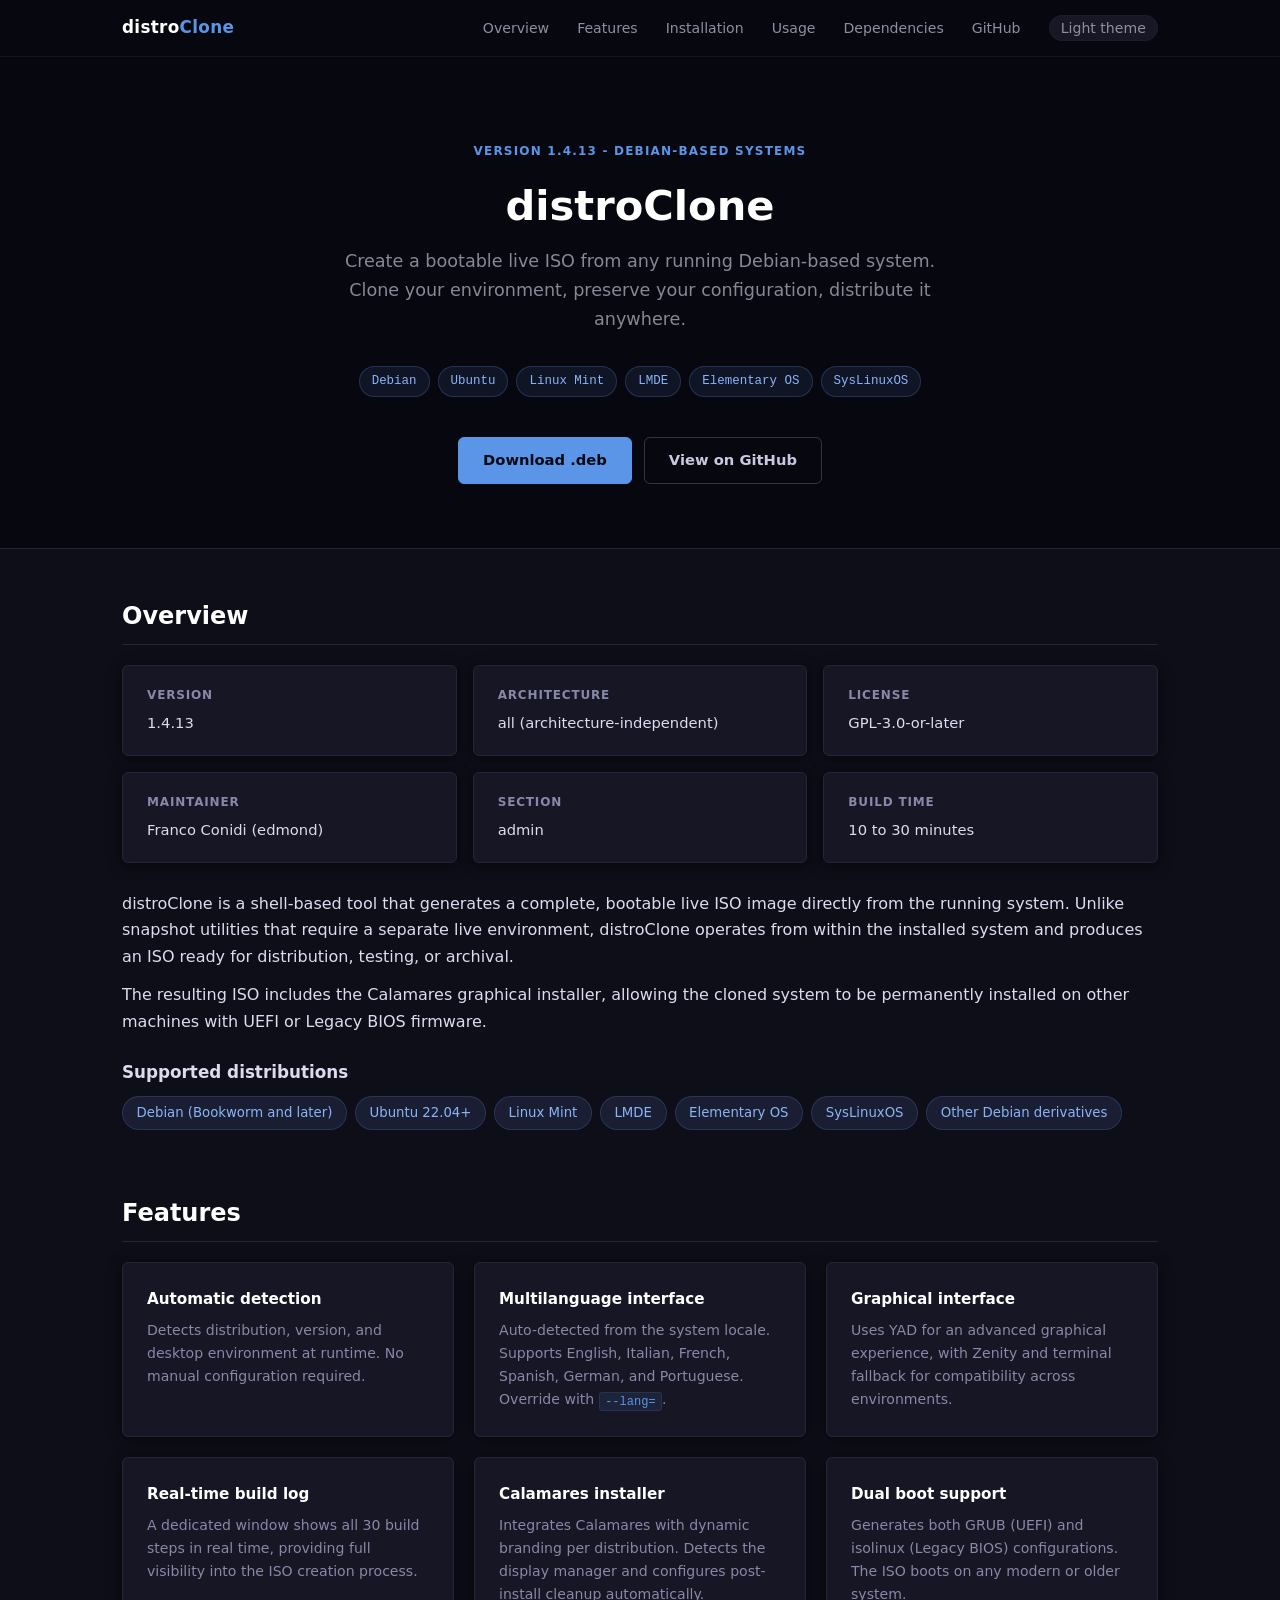
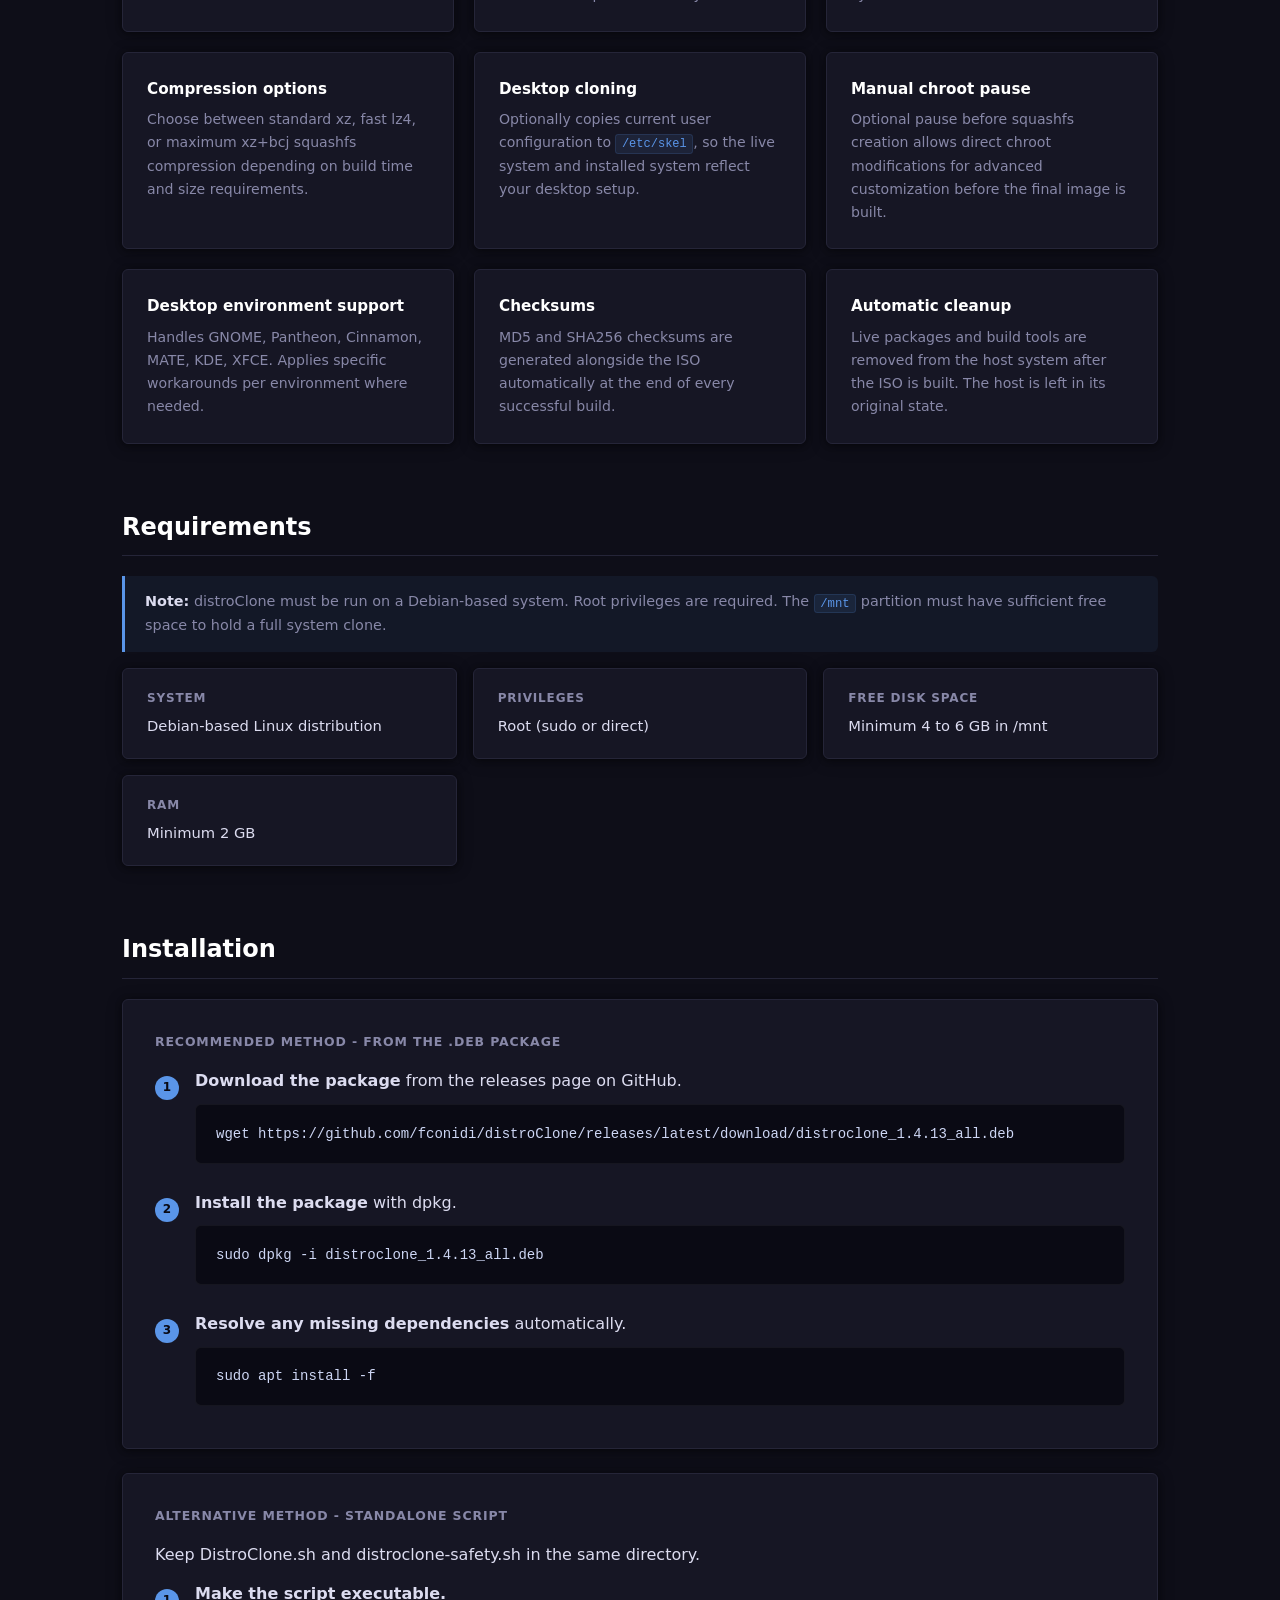
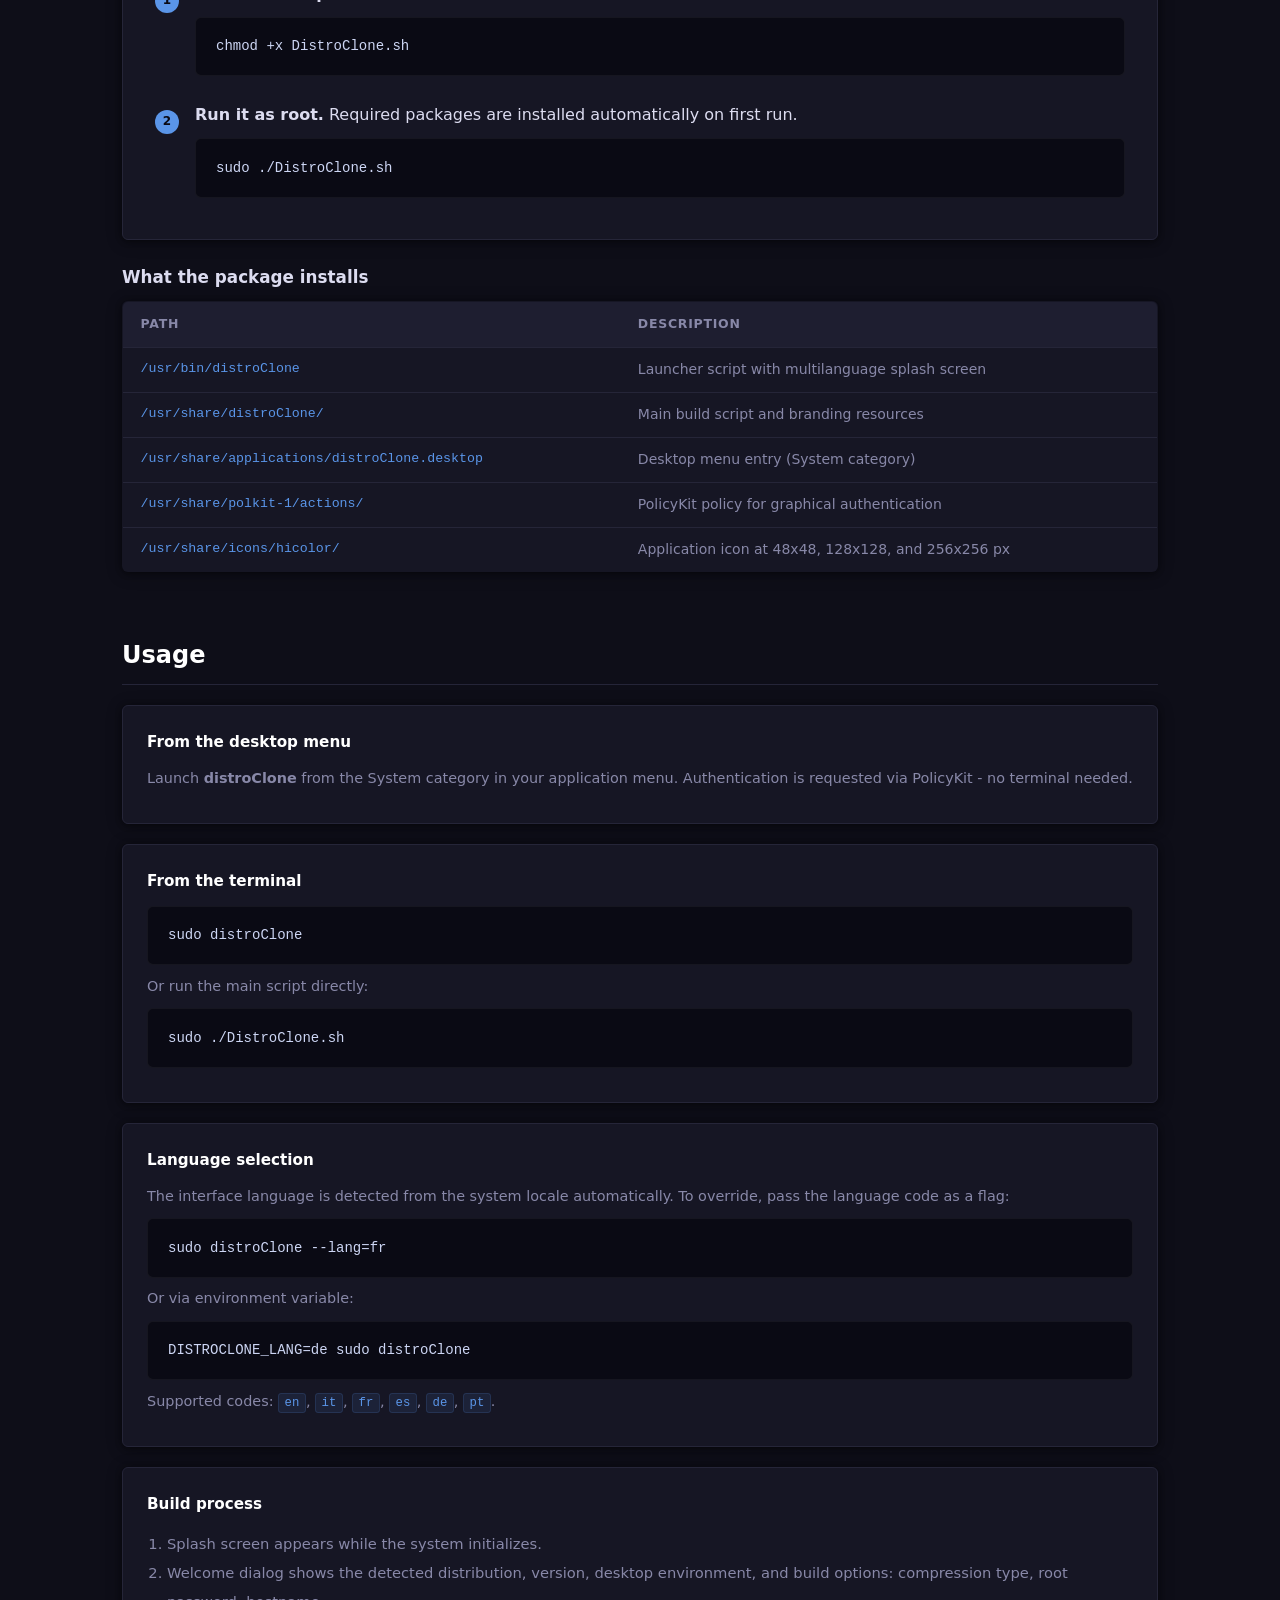
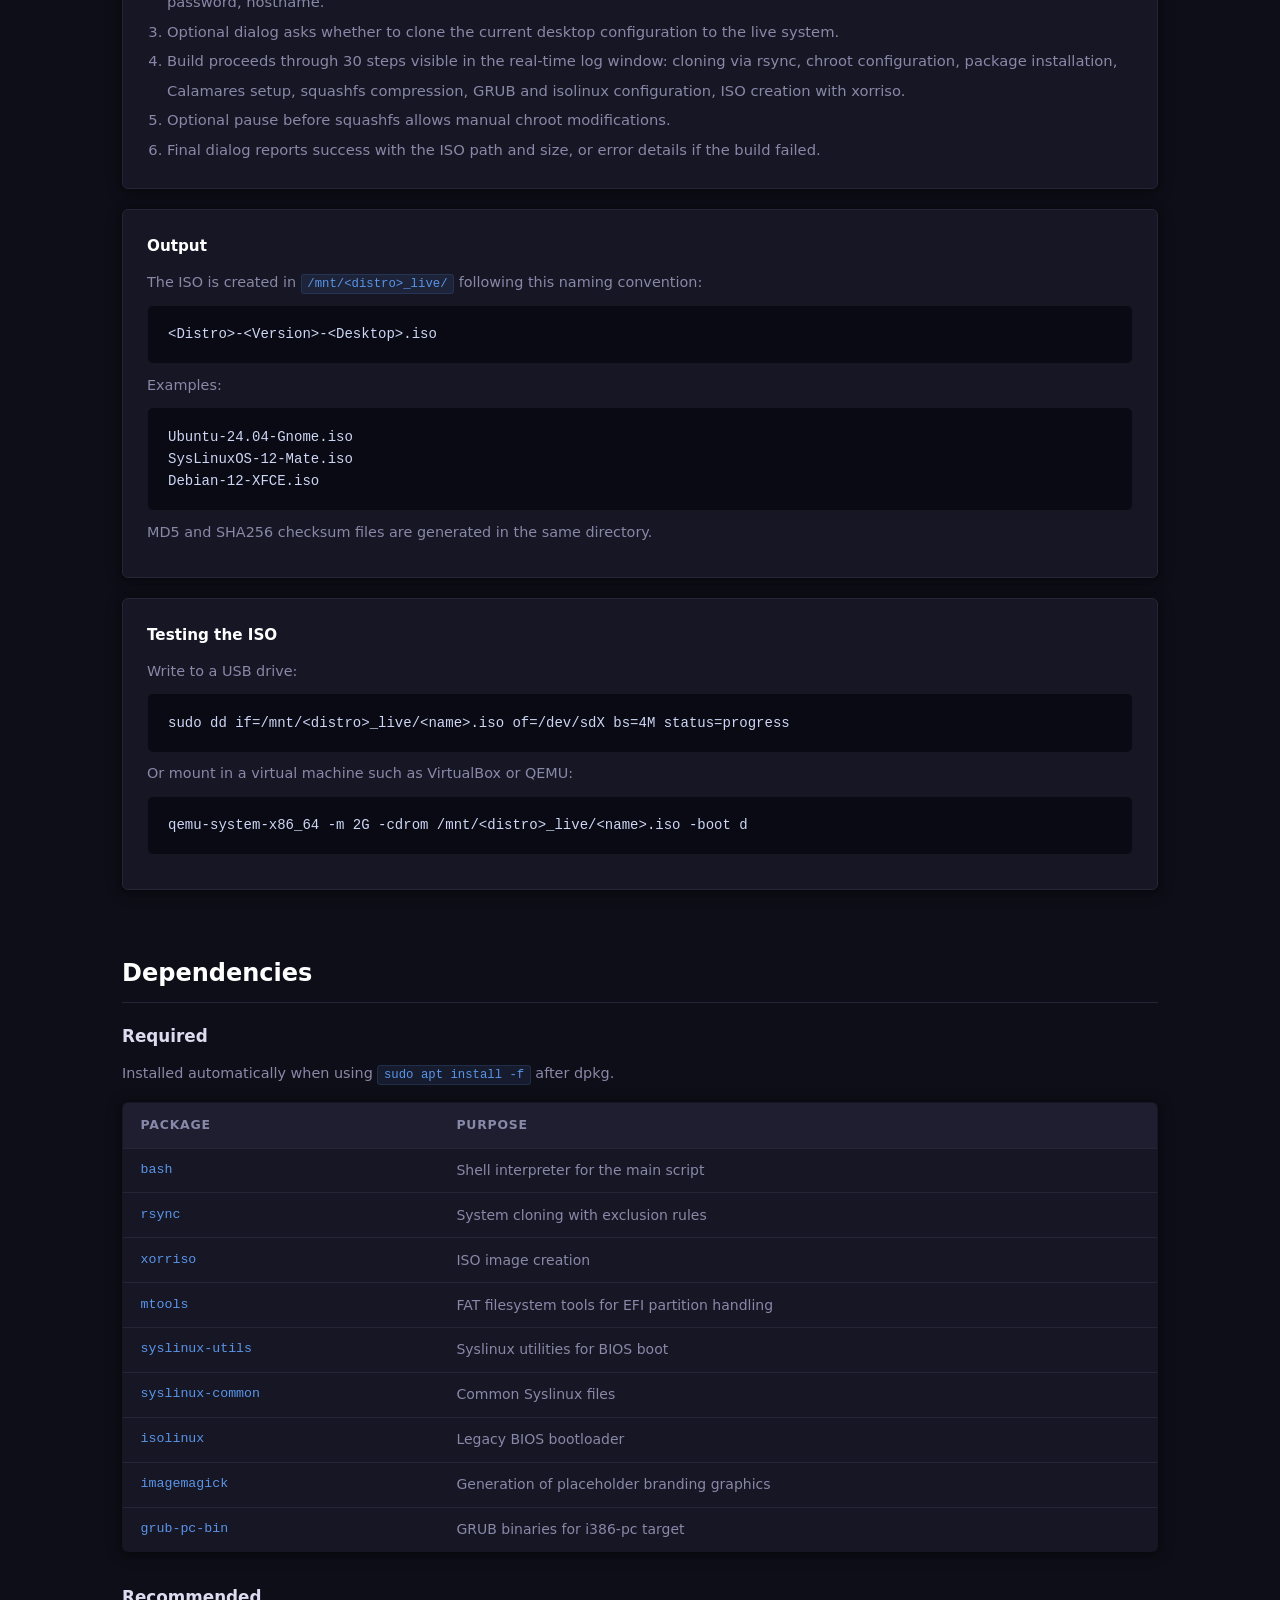
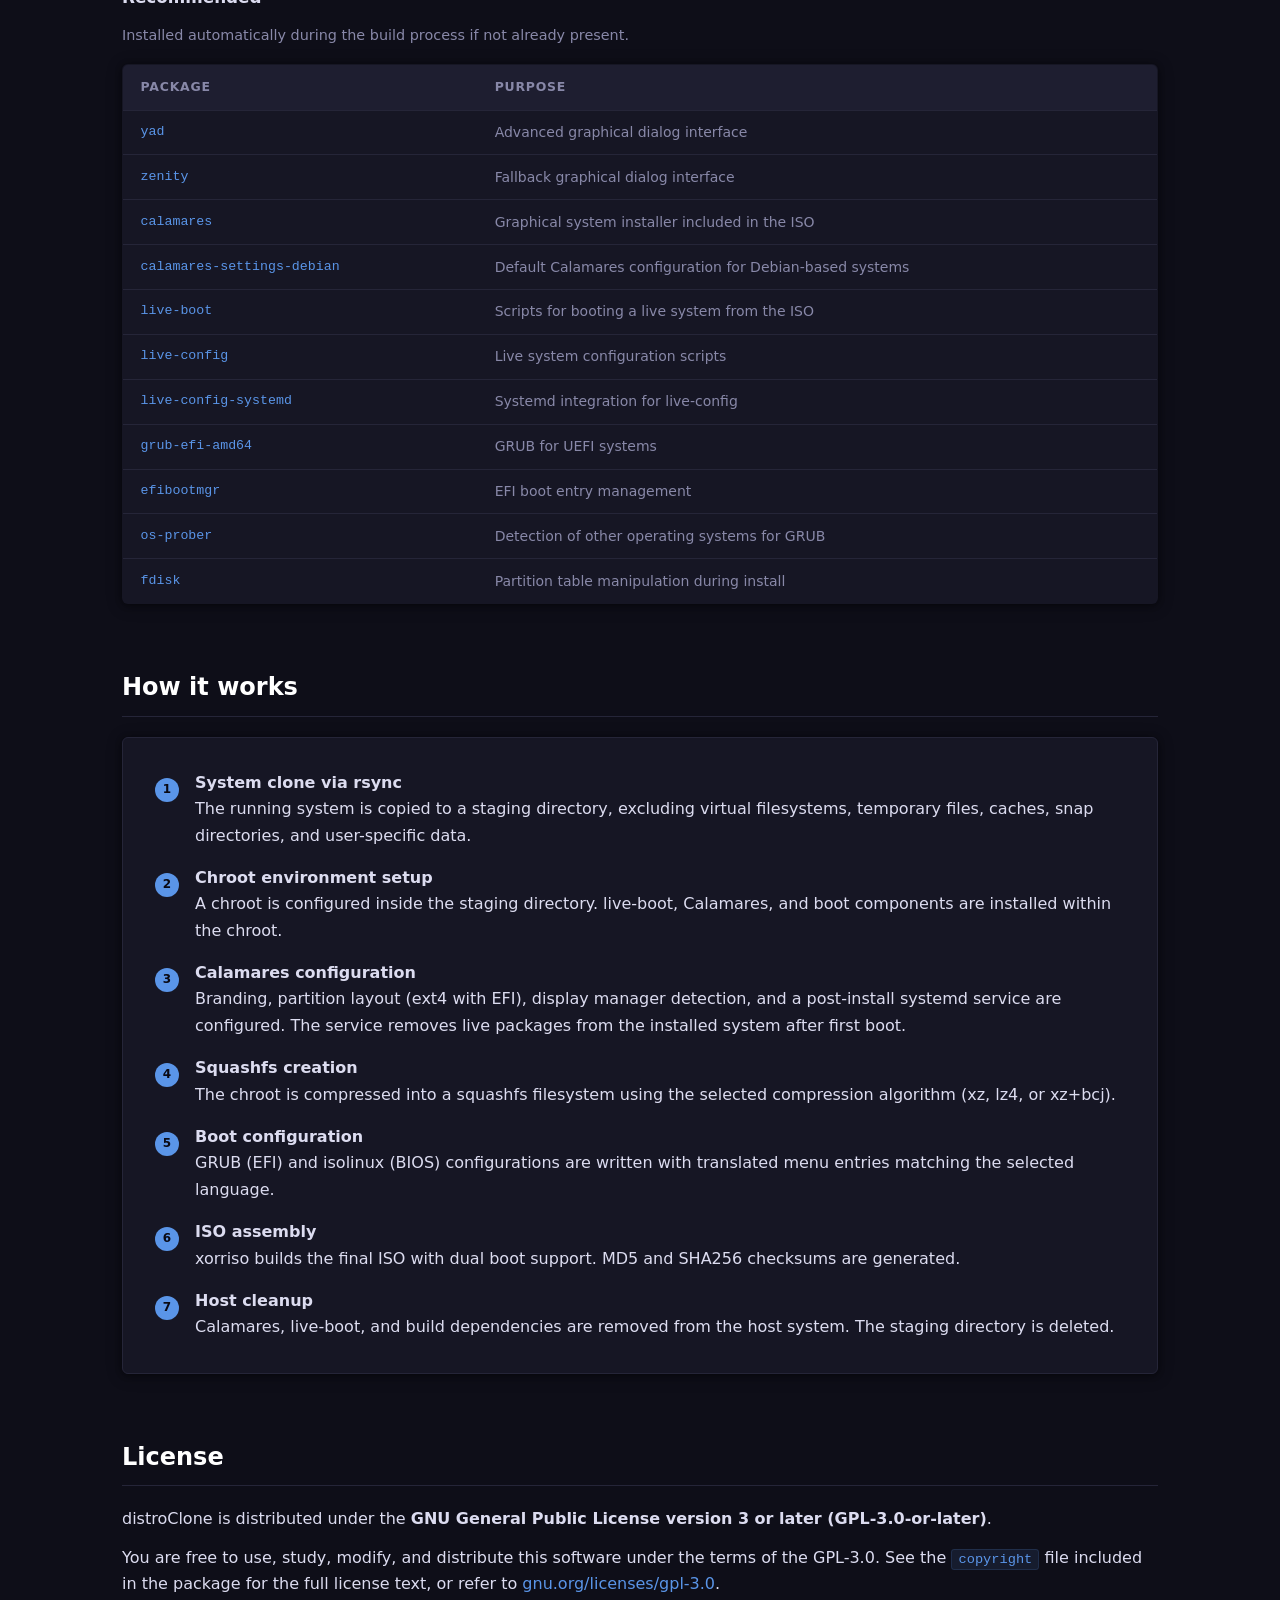
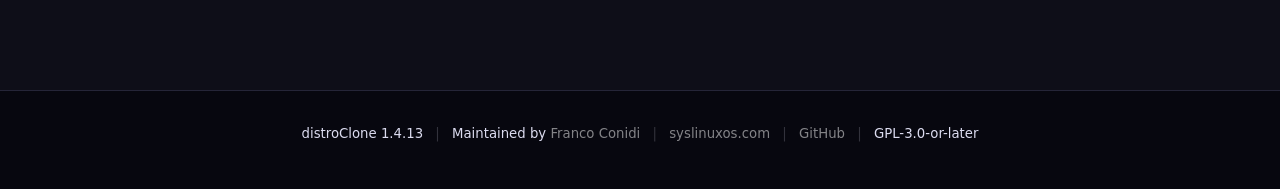
==== docs/dark.html @ 49010396 "distroClone 1.4.13: fix build stop with mixed-case distro ID, safe unmount of stale work dir mounts" ====
<!DOCTYPE html>
<html lang="en">
<head>
    <meta charset="UTF-8">
    <meta name="viewport" content="width=device-width, initial-scale=1.0">
    <title>distroClone - Universal Live ISO Builder</title>
    <meta name="description" content="distroClone creates a bootable live ISO image from any running Debian-based system, preserving the current configuration, packages, and desktop settings.">
    <link rel="stylesheet" href="style-dark.css">
</head>
<body>

<!-- ─── NAVIGATION ──────────────────────────────────────── -->
<nav>
    <div class="nav-inner">
        <a href="#" class="nav-brand">distro<span>Clone</span></a>
        <ul class="nav-links">
            <li><a href="#overview">Overview</a></li>
            <li><a href="#features">Features</a></li>
            <li><a href="#installation">Installation</a></li>
            <li><a href="#usage">Usage</a></li>
            <li><a href="#dependencies">Dependencies</a></li>
            <li><a href="https://github.com/fconidi/distroClone">GitHub</a></li>
            <li><a href="index.html" class="theme-switch">Light theme</a></li>
        </ul>
    </div>
</nav>

<!-- ─── HERO ────────────────────────────────────────────── -->
<header class="hero">
    <div class="hero-inner">
        <span class="hero-label">Version 1.4.13 - Debian-based systems</span>
        <h1>distroClone</h1>
        <p>
            Create a bootable live ISO from any running Debian-based system.
            Clone your environment, preserve your configuration, distribute it anywhere.
        </p>
        <div class="hero-badges">
            <span class="badge">Debian</span>
            <span class="badge">Ubuntu</span>
            <span class="badge">Linux Mint</span>
            <span class="badge">LMDE</span>
            <span class="badge">Elementary OS</span>
            <span class="badge">SysLinuxOS</span>
        </div>
        <div class="hero-actions">
            <a href="https://github.com/fconidi/distroClone/releases/latest" class="btn btn-primary">Download .deb</a>
            <a href="https://github.com/fconidi/distroClone" class="btn btn-secondary">View on GitHub</a>
        </div>
    </div>
</header>

<!-- ─── MAIN CONTENT ─────────────────────────────────────── -->
<main>

    <!-- OVERVIEW -->
    <section id="overview">
        <h2>Overview</h2>

        <div class="info-grid" style="margin-bottom: 1.75rem;">
            <div class="info-card">
                <div class="label">Version</div>
                <div class="value">1.4.13</div>
            </div>
            <div class="info-card">
                <div class="label">Architecture</div>
                <div class="value">all (architecture-independent)</div>
            </div>
            <div class="info-card">
                <div class="label">License</div>
                <div class="value">GPL-3.0-or-later</div>
            </div>
            <div class="info-card">
                <div class="label">Maintainer</div>
                <div class="value">Franco Conidi (edmond)</div>
            </div>
            <div class="info-card">
                <div class="label">Section</div>
                <div class="value">admin</div>
            </div>
            <div class="info-card">
                <div class="label">Build time</div>
                <div class="value">10 to 30 minutes</div>
            </div>
        </div>

        <p>
            distroClone is a shell-based tool that generates a complete, bootable live ISO image
            directly from the running system. Unlike snapshot utilities that require a separate live
            environment, distroClone operates from within the installed system and produces an ISO
            ready for distribution, testing, or archival.
        </p>
        <p>
            The resulting ISO includes the Calamares graphical installer, allowing the cloned system
            to be permanently installed on other machines with UEFI or Legacy BIOS firmware.
        </p>

        <h3 style="margin-top: 1.5rem;">Supported distributions</h3>
        <div class="distro-list">
            <span class="distro-tag">Debian (Bookworm and later)</span>
            <span class="distro-tag">Ubuntu 22.04+</span>
            <span class="distro-tag">Linux Mint</span>
            <span class="distro-tag">LMDE</span>
            <span class="distro-tag">Elementary OS</span>
            <span class="distro-tag">SysLinuxOS</span>
            <span class="distro-tag">Other Debian derivatives</span>
        </div>
    </section>

    <!-- FEATURES -->
    <section id="features">
        <h2>Features</h2>
        <div class="features-grid">
            <div class="feature-card">
                <h3>Automatic detection</h3>
                <p>Detects distribution, version, and desktop environment at runtime. No manual configuration required.</p>
            </div>
            <div class="feature-card">
                <h3>Multilanguage interface</h3>
                <p>Auto-detected from the system locale. Supports English, Italian, French, Spanish, German, and Portuguese. Override with <code>--lang=</code>.</p>
            </div>
            <div class="feature-card">
                <h3>Graphical interface</h3>
                <p>Uses YAD for an advanced graphical experience, with Zenity and terminal fallback for compatibility across environments.</p>
            </div>
            <div class="feature-card">
                <h3>Real-time build log</h3>
                <p>A dedicated window shows all 30 build steps in real time, providing full visibility into the ISO creation process.</p>
            </div>
            <div class="feature-card">
                <h3>Calamares installer</h3>
                <p>Integrates Calamares with dynamic branding per distribution. Detects the display manager and configures post-install cleanup automatically.</p>
            </div>
            <div class="feature-card">
                <h3>Dual boot support</h3>
                <p>Generates both GRUB (UEFI) and isolinux (Legacy BIOS) configurations. The ISO boots on any modern or older system.</p>
            </div>
            <div class="feature-card">
                <h3>Compression options</h3>
                <p>Choose between standard xz, fast lz4, or maximum xz+bcj squashfs compression depending on build time and size requirements.</p>
            </div>
            <div class="feature-card">
                <h3>Desktop cloning</h3>
                <p>Optionally copies current user configuration to <code>/etc/skel</code>, so the live system and installed system reflect your desktop setup.</p>
            </div>
            <div class="feature-card">
                <h3>Manual chroot pause</h3>
                <p>Optional pause before squashfs creation allows direct chroot modifications for advanced customization before the final image is built.</p>
            </div>
            <div class="feature-card">
                <h3>Desktop environment support</h3>
                <p>Handles GNOME, Pantheon, Cinnamon, MATE, KDE, XFCE. Applies specific workarounds per environment where needed.</p>
            </div>
            <div class="feature-card">
                <h3>Checksums</h3>
                <p>MD5 and SHA256 checksums are generated alongside the ISO automatically at the end of every successful build.</p>
            </div>
            <div class="feature-card">
                <h3>Automatic cleanup</h3>
                <p>Live packages and build tools are removed from the host system after the ISO is built. The host is left in its original state.</p>
            </div>
        </div>
    </section>

    <!-- REQUIREMENTS -->
    <section id="requirements">
        <h2>Requirements</h2>
        <div class="callout">
            <strong>Note:</strong> distroClone must be run on a Debian-based system. Root privileges are required. The <code>/mnt</code> partition must have sufficient free space to hold a full system clone.
        </div>
        <div class="info-grid">
            <div class="info-card">
                <div class="label">System</div>
                <div class="value">Debian-based Linux distribution</div>
            </div>
            <div class="info-card">
                <div class="label">Privileges</div>
                <div class="value">Root (sudo or direct)</div>
            </div>
            <div class="info-card">
                <div class="label">Free disk space</div>
                <div class="value">Minimum 4 to 6 GB in /mnt</div>
            </div>
            <div class="info-card">
                <div class="label">RAM</div>
                <div class="value">Minimum 2 GB</div>
            </div>
        </div>
    </section>

    <!-- INSTALLATION -->
    <section id="installation">
        <h2>Installation</h2>

        <div class="install-box">
            <h3>Recommended method - from the .deb package</h3>
            <ol class="step-list">
                <li>
                    <div>
                        <strong>Download the package</strong> from the releases page on GitHub.
                        <pre>wget https://github.com/fconidi/distroClone/releases/latest/download/distroclone_1.4.13_all.deb</pre>
                    </div>
                </li>
                <li>
                    <div>
                        <strong>Install the package</strong> with dpkg.
                        <pre>sudo dpkg -i distroclone_1.4.13_all.deb</pre>
                    </div>
                </li>
                <li>
                    <div>
                        <strong>Resolve any missing dependencies</strong> automatically.
                        <pre>sudo apt install -f</pre>
                    </div>
                </li>
            </ol>
        </div>

        <div class="install-box">
            <h3>Alternative method - standalone script</h3>
            <p>Keep DistroClone.sh and distroclone-safety.sh in the same directory.</p>
            <ol class="step-list">
                <li>
                    <div>
                        <strong>Make the script executable.</strong>
                        <pre>chmod +x DistroClone.sh</pre>
                    </div>
                </li>
                <li>
                    <div>
                        <strong>Run it as root.</strong> Required packages are installed automatically on first run.
                        <pre>sudo ./DistroClone.sh</pre>
                    </div>
                </li>
            </ol>
        </div>

        <h3 style="margin-top: 1.5rem; margin-bottom: 0.6rem;">What the package installs</h3>
        <table class="dep-table">
            <thead>
                <tr>
                    <th>Path</th>
                    <th>Description</th>
                </tr>
            </thead>
            <tbody>
                <tr>
                    <td>/usr/bin/distroClone</td>
                    <td>Launcher script with multilanguage splash screen</td>
                </tr>
                <tr>
                    <td>/usr/share/distroClone/</td>
                    <td>Main build script and branding resources</td>
                </tr>
                <tr>
                    <td>/usr/share/applications/distroClone.desktop</td>
                    <td>Desktop menu entry (System category)</td>
                </tr>
                <tr>
                    <td>/usr/share/polkit-1/actions/</td>
                    <td>PolicyKit policy for graphical authentication</td>
                </tr>
                <tr>
                    <td>/usr/share/icons/hicolor/</td>
                    <td>Application icon at 48x48, 128x128, and 256x256 px</td>
                </tr>
            </tbody>
        </table>
    </section>

    <!-- USAGE -->
    <section id="usage">
        <h2>Usage</h2>

        <div class="usage-block">
            <h3>From the desktop menu</h3>
            <p>Launch <strong>distroClone</strong> from the System category in your application menu. Authentication is requested via PolicyKit - no terminal needed.</p>
        </div>

        <div class="usage-block">
            <h3>From the terminal</h3>
            <pre>sudo distroClone</pre>
            <p>Or run the main script directly:</p>
            <pre>sudo ./DistroClone.sh</pre>
        </div>

        <div class="usage-block">
            <h3>Language selection</h3>
            <p>The interface language is detected from the system locale automatically. To override, pass the language code as a flag:</p>
            <pre>sudo distroClone --lang=fr</pre>
            <p>Or via environment variable:</p>
            <pre>DISTROCLONE_LANG=de sudo distroClone</pre>
            <p>Supported codes: <code>en</code>, <code>it</code>, <code>fr</code>, <code>es</code>, <code>de</code>, <code>pt</code>.</p>
        </div>

        <div class="usage-block">
            <h3>Build process</h3>
            <ol style="padding-left: 1.25rem; color: var(--color-text-muted); font-size: 0.92rem; line-height: 2;">
                <li>Splash screen appears while the system initializes.</li>
                <li>Welcome dialog shows the detected distribution, version, desktop environment, and build options: compression type, root password, hostname.</li>
                <li>Optional dialog asks whether to clone the current desktop configuration to the live system.</li>
                <li>Build proceeds through 30 steps visible in the real-time log window: cloning via rsync, chroot configuration, package installation, Calamares setup, squashfs compression, GRUB and isolinux configuration, ISO creation with xorriso.</li>
                <li>Optional pause before squashfs allows manual chroot modifications.</li>
                <li>Final dialog reports success with the ISO path and size, or error details if the build failed.</li>
            </ol>
        </div>

        <div class="usage-block">
            <h3>Output</h3>
            <p>The ISO is created in <code>/mnt/&lt;distro&gt;_live/</code> following this naming convention:</p>
            <pre>&lt;Distro&gt;-&lt;Version&gt;-&lt;Desktop&gt;.iso</pre>
            <p>Examples:</p>
            <pre>Ubuntu-24.04-Gnome.iso
SysLinuxOS-12-Mate.iso
Debian-12-XFCE.iso</pre>
            <p>MD5 and SHA256 checksum files are generated in the same directory.</p>
        </div>

        <div class="usage-block">
            <h3>Testing the ISO</h3>
            <p>Write to a USB drive:</p>
            <pre>sudo dd if=/mnt/&lt;distro&gt;_live/&lt;name&gt;.iso of=/dev/sdX bs=4M status=progress</pre>
            <p>Or mount in a virtual machine such as VirtualBox or QEMU:</p>
            <pre>qemu-system-x86_64 -m 2G -cdrom /mnt/&lt;distro&gt;_live/&lt;name&gt;.iso -boot d</pre>
        </div>
    </section>

    <!-- DEPENDENCIES -->
    <section id="dependencies">
        <h2>Dependencies</h2>

        <h3 style="margin-bottom: 0.75rem;">Required</h3>
        <p style="font-size: 0.9rem; color: var(--color-text-muted); margin-bottom: 1rem;">Installed automatically when using <code>sudo apt install -f</code> after dpkg.</p>
        <table class="dep-table" style="margin-bottom: 2rem;">
            <thead>
                <tr>
                    <th>Package</th>
                    <th>Purpose</th>
                </tr>
            </thead>
            <tbody>
                <tr>
                    <td>bash</td>
                    <td>Shell interpreter for the main script</td>
                </tr>
                <tr>
                    <td>rsync</td>
                    <td>System cloning with exclusion rules</td>
                </tr>
                <tr>
                    <td>xorriso</td>
                    <td>ISO image creation</td>
                </tr>
                <tr>
                    <td>mtools</td>
                    <td>FAT filesystem tools for EFI partition handling</td>
                </tr>
                <tr>
                    <td>syslinux-utils</td>
                    <td>Syslinux utilities for BIOS boot</td>
                </tr>
                <tr>
                    <td>syslinux-common</td>
                    <td>Common Syslinux files</td>
                </tr>
                <tr>
                    <td>isolinux</td>
                    <td>Legacy BIOS bootloader</td>
                </tr>
                <tr>
                    <td>imagemagick</td>
                    <td>Generation of placeholder branding graphics</td>
                </tr>
                <tr>
                    <td>grub-pc-bin</td>
                    <td>GRUB binaries for i386-pc target</td>
                </tr>
            </tbody>
        </table>

        <h3 style="margin-bottom: 0.75rem;">Recommended</h3>
        <p style="font-size: 0.9rem; color: var(--color-text-muted); margin-bottom: 1rem;">Installed automatically during the build process if not already present.</p>
        <table class="dep-table">
            <thead>
                <tr>
                    <th>Package</th>
                    <th>Purpose</th>
                </tr>
            </thead>
            <tbody>
                <tr>
                    <td>yad</td>
                    <td>Advanced graphical dialog interface</td>
                </tr>
                <tr>
                    <td>zenity</td>
                    <td>Fallback graphical dialog interface</td>
                </tr>
                <tr>
                    <td>calamares</td>
                    <td>Graphical system installer included in the ISO</td>
                </tr>
                <tr>
                    <td>calamares-settings-debian</td>
                    <td>Default Calamares configuration for Debian-based systems</td>
                </tr>
                <tr>
                    <td>live-boot</td>
                    <td>Scripts for booting a live system from the ISO</td>
                </tr>
                <tr>
                    <td>live-config</td>
                    <td>Live system configuration scripts</td>
                </tr>
                <tr>
                    <td>live-config-systemd</td>
                    <td>Systemd integration for live-config</td>
                </tr>
                <tr>
                    <td>grub-efi-amd64</td>
                    <td>GRUB for UEFI systems</td>
                </tr>
                <tr>
                    <td>efibootmgr</td>
                    <td>EFI boot entry management</td>
                </tr>
                <tr>
                    <td>os-prober</td>
                    <td>Detection of other operating systems for GRUB</td>
                </tr>
                <tr>
                    <td>fdisk</td>
                    <td>Partition table manipulation during install</td>
                </tr>
            </tbody>
        </table>
    </section>

    <!-- HOW IT WORKS -->
    <section id="how-it-works">
        <h2>How it works</h2>
        <div class="install-box">
            <ol class="step-list">
                <li>
                    <div>
                        <strong>System clone via rsync</strong><br>
                        The running system is copied to a staging directory, excluding virtual filesystems, temporary files, caches, snap directories, and user-specific data.
                    </div>
                </li>
                <li>
                    <div>
                        <strong>Chroot environment setup</strong><br>
                        A chroot is configured inside the staging directory. live-boot, Calamares, and boot components are installed within the chroot.
                    </div>
                </li>
                <li>
                    <div>
                        <strong>Calamares configuration</strong><br>
                        Branding, partition layout (ext4 with EFI), display manager detection, and a post-install systemd service are configured. The service removes live packages from the installed system after first boot.
                    </div>
                </li>
                <li>
                    <div>
                        <strong>Squashfs creation</strong><br>
                        The chroot is compressed into a squashfs filesystem using the selected compression algorithm (xz, lz4, or xz+bcj).
                    </div>
                </li>
                <li>
                    <div>
                        <strong>Boot configuration</strong><br>
                        GRUB (EFI) and isolinux (BIOS) configurations are written with translated menu entries matching the selected language.
                    </div>
                </li>
                <li>
                    <div>
                        <strong>ISO assembly</strong><br>
                        xorriso builds the final ISO with dual boot support. MD5 and SHA256 checksums are generated.
                    </div>
                </li>
                <li>
                    <div>
                        <strong>Host cleanup</strong><br>
                        Calamares, live-boot, and build dependencies are removed from the host system. The staging directory is deleted.
                    </div>
                </li>
            </ol>
        </div>
    </section>

    <!-- LICENSE -->
    <section id="license">
        <h2>License</h2>
        <p>
            distroClone is distributed under the
            <strong>GNU General Public License version 3 or later (GPL-3.0-or-later)</strong>.
        </p>
        <p>
            You are free to use, study, modify, and distribute this software under the terms of the GPL-3.0.
            See the <code>copyright</code> file included in the package for the full license text, or refer to
            <a href="https://www.gnu.org/licenses/gpl-3.0.html" target="_blank" rel="noopener">gnu.org/licenses/gpl-3.0</a>.
        </p>
    </section>

</main>

<!-- ─── FOOTER ───────────────────────────────────────────── -->
<footer>
    <p>
        distroClone 1.4.13
        <span class="footer-sep">|</span>
        Maintained by <a href="https://francoconidi.it" target="_blank" rel="noopener">Franco Conidi</a>
        <span class="footer-sep">|</span>
        <a href="https://syslinuxos.com" target="_blank" rel="noopener">syslinuxos.com</a>
        <span class="footer-sep">|</span>
        <a href="https://github.com/fconidi/distroClone" target="_blank" rel="noopener">GitHub</a>
        <span class="footer-sep">|</span>
        GPL-3.0-or-later
    </p>
</footer>

</body>
</html>
---- docs/style-dark.css ----
*, *::before, *::after {
    box-sizing: border-box;
    margin: 0;
    padding: 0;
}

:root {
    --color-bg:           #0e0e18;
    --color-surface:      #161624;
    --color-surface-2:    #1e1e30;
    --color-header-bg:    #07070f;
    --color-header-text:  #c8c8e0;
    --color-accent:       #5a95e8;
    --color-accent-hover: #78aaee;
    --color-text:         #dcdcf0;
    --color-text-muted:   #8888a8;
    --color-border:       #252538;
    --color-code-bg:      #0a0a14;
    --color-code-text:    #cdd6f4;
    --color-tag-bg:       #1a1e32;
    --color-tag-text:     #8ab4f8;
    --font-sans: 'Segoe UI', system-ui, -apple-system, sans-serif;
    --font-mono: 'JetBrains Mono', 'Fira Code', 'Cascadia Code', 'Courier New', monospace;
    --radius: 6px;
    --shadow: 0 1px 6px rgba(0,0,0,0.4), 0 2px 16px rgba(0,0,0,0.3);
}

html {
    scroll-behavior: smooth;
}

body {
    font-family: var(--font-sans);
    background-color: var(--color-bg);
    color: var(--color-text);
    line-height: 1.65;
    font-size: 16px;
}

/* ─── NAVIGATION ─────────────────────────────── */

nav {
    background-color: var(--color-header-bg);
    position: sticky;
    top: 0;
    z-index: 100;
    border-bottom: 1px solid rgba(255,255,255,0.05);
}

.nav-inner {
    max-width: 1100px;
    margin: 0 auto;
    padding: 0 2rem;
    display: flex;
    align-items: center;
    justify-content: space-between;
    height: 56px;
}

.nav-brand {
    font-size: 1.05rem;
    font-weight: 600;
    color: #ffffff;
    text-decoration: none;
    letter-spacing: 0.02em;
}

.nav-brand span {
    color: var(--color-accent);
}

.nav-links {
    display: flex;
    align-items: center;
    gap: 1.75rem;
    list-style: none;
}

.nav-links a {
    color: var(--color-header-text);
    text-decoration: none;
    font-size: 0.88rem;
    opacity: 0.7;
    transition: opacity 0.15s;
}

.nav-links a:hover {
    opacity: 1;
}

.theme-switch {
    background: var(--color-surface-2);
    border: 1px solid var(--color-border);
    color: var(--color-text-muted);
    font-size: 0.78rem;
    padding: 0.25rem 0.7rem;
    border-radius: 100px;
    text-decoration: none;
    transition: border-color 0.15s, color 0.15s;
    white-space: nowrap;
}

.theme-switch:hover {
    border-color: var(--color-accent);
    color: var(--color-accent);
}

/* ─── HERO ────────────────────────────────────── */

.hero {
    background-color: var(--color-header-bg);
    color: var(--color-header-text);
    padding: 5rem 2rem 4rem;
    text-align: center;
    border-bottom: 1px solid var(--color-border);
}

.hero-inner {
    max-width: 780px;
    margin: 0 auto;
}

.hero-label {
    display: inline-block;
    font-size: 0.75rem;
    font-weight: 600;
    letter-spacing: 0.1em;
    text-transform: uppercase;
    color: var(--color-accent);
    margin-bottom: 1.2rem;
}

.hero h1 {
    font-size: 2.6rem;
    font-weight: 700;
    color: #ffffff;
    line-height: 1.2;
    margin-bottom: 1rem;
}

.hero p {
    font-size: 1.1rem;
    opacity: 0.6;
    max-width: 600px;
    margin: 0 auto 2rem;
}

.hero-badges {
    display: flex;
    justify-content: center;
    flex-wrap: wrap;
    gap: 0.5rem;
    margin-bottom: 2.5rem;
}

.badge {
    background: rgba(90, 149, 232, 0.1);
    border: 1px solid rgba(90, 149, 232, 0.25);
    color: #8ab4f8;
    font-size: 0.78rem;
    padding: 0.25rem 0.75rem;
    border-radius: 100px;
    font-family: var(--font-mono);
}

.hero-actions {
    display: flex;
    justify-content: center;
    flex-wrap: wrap;
    gap: 0.75rem;
}

.btn {
    display: inline-block;
    padding: 0.65rem 1.5rem;
    border-radius: var(--radius);
    font-size: 0.92rem;
    font-weight: 600;
    text-decoration: none;
    transition: background-color 0.15s, border-color 0.15s, color 0.15s;
    cursor: pointer;
}

.btn-primary {
    background-color: var(--color-accent);
    color: #0a0a14;
    border: 1px solid var(--color-accent);
}

.btn-primary:hover {
    background-color: var(--color-accent-hover);
    border-color: var(--color-accent-hover);
}

.btn-secondary {
    background-color: transparent;
    color: var(--color-header-text);
    border: 1px solid rgba(255,255,255,0.18);
}

.btn-secondary:hover {
    border-color: rgba(255,255,255,0.4);
}

/* ─── MAIN LAYOUT ────────────────────────────── */

main {
    max-width: 1100px;
    margin: 0 auto;
    padding: 3rem 2rem 5rem;
}

section {
    margin-bottom: 4rem;
}

section:last-child {
    margin-bottom: 0;
}

h2 {
    font-size: 1.5rem;
    font-weight: 700;
    color: #ffffff;
    margin-bottom: 1.25rem;
    padding-bottom: 0.5rem;
    border-bottom: 1px solid var(--color-border);
}

h3 {
    font-size: 1.05rem;
    font-weight: 600;
    margin-bottom: 0.6rem;
    color: var(--color-text);
}

p {
    margin-bottom: 0.75rem;
    color: var(--color-text);
}

a {
    color: var(--color-accent);
    text-decoration: none;
}

a:hover {
    text-decoration: underline;
}

/* ─── FEATURES GRID ──────────────────────────── */

.features-grid {
    display: grid;
    grid-template-columns: repeat(auto-fill, minmax(300px, 1fr));
    gap: 1.25rem;
}

.feature-card {
    background: var(--color-surface);
    border: 1px solid var(--color-border);
    border-radius: var(--radius);
    padding: 1.5rem;
    box-shadow: var(--shadow);
    transition: border-color 0.15s;
}

.feature-card:hover {
    border-color: rgba(90, 149, 232, 0.3);
}

.feature-card h3 {
    font-size: 0.95rem;
    margin-bottom: 0.4rem;
    color: #ffffff;
}

.feature-card p {
    font-size: 0.88rem;
    color: var(--color-text-muted);
    margin: 0;
}

/* ─── INSTALL BOX ────────────────────────────── */

.install-box {
    background: var(--color-surface);
    border: 1px solid var(--color-border);
    border-radius: var(--radius);
    padding: 2rem;
    box-shadow: var(--shadow);
    margin-bottom: 1.5rem;
}

.install-box h3 {
    font-size: 0.78rem;
    margin-bottom: 1rem;
    color: var(--color-text-muted);
    font-weight: 600;
    text-transform: uppercase;
    letter-spacing: 0.07em;
}

.step-list {
    list-style: none;
    counter-reset: steps;
}

.step-list li {
    counter-increment: steps;
    display: flex;
    gap: 1rem;
    margin-bottom: 1rem;
    align-items: flex-start;
}

.step-list li:last-child {
    margin-bottom: 0;
}

.step-list li::before {
    content: counter(steps);
    flex-shrink: 0;
    width: 24px;
    height: 24px;
    background: var(--color-accent);
    color: #0a0a14;
    font-size: 0.75rem;
    font-weight: 700;
    border-radius: 50%;
    display: flex;
    align-items: center;
    justify-content: center;
    margin-top: 0.5rem;
}

.step-list li > div {
    flex: 1;
}

/* ─── CODE BLOCKS ────────────────────────────── */

pre {
    background: var(--color-code-bg);
    color: var(--color-code-text);
    border-radius: var(--radius);
    padding: 1.1rem 1.25rem;
    overflow-x: auto;
    font-family: var(--font-mono);
    font-size: 0.875rem;
    line-height: 1.6;
    margin: 0.6rem 0;
    border: 1px solid rgba(255,255,255,0.05);
}

code:not(pre code) {
    background: rgba(90, 149, 232, 0.1);
    color: var(--color-accent);
    padding: 0.15em 0.45em;
    border-radius: 3px;
    font-family: var(--font-mono);
    font-size: 0.855em;
    border: 1px solid rgba(90, 149, 232, 0.15);
}

/* ─── DISTRO LIST ────────────────────────────── */

.distro-list {
    display: flex;
    flex-wrap: wrap;
    gap: 0.5rem;
    margin-top: 0.5rem;
}

.distro-tag {
    background: var(--color-tag-bg);
    color: var(--color-tag-text);
    border: 1px solid rgba(90, 149, 232, 0.2);
    padding: 0.3rem 0.85rem;
    border-radius: 100px;
    font-size: 0.83rem;
    font-weight: 500;
}

/* ─── DEPENDENCY TABLE ───────────────────────── */

.dep-table {
    width: 100%;
    border-collapse: collapse;
    font-size: 0.9rem;
    background: var(--color-surface);
    border: 1px solid var(--color-border);
    border-radius: var(--radius);
    overflow: hidden;
    box-shadow: var(--shadow);
}

.dep-table th {
    background: var(--color-surface-2);
    color: var(--color-text-muted);
    font-size: 0.78rem;
    font-weight: 600;
    text-transform: uppercase;
    letter-spacing: 0.06em;
    padding: 0.75rem 1.1rem;
    text-align: left;
    border-bottom: 1px solid var(--color-border);
}

.dep-table td {
    padding: 0.65rem 1.1rem;
    border-bottom: 1px solid var(--color-border);
    vertical-align: top;
}

.dep-table tr:last-child td {
    border-bottom: none;
}

.dep-table td:first-child {
    font-family: var(--font-mono);
    font-size: 0.83rem;
    white-space: nowrap;
    color: var(--color-accent);
}

.dep-table td:last-child {
    color: var(--color-text-muted);
    font-size: 0.875rem;
}

/* ─── INFO GRID ──────────────────────────────── */

.info-grid {
    display: grid;
    grid-template-columns: repeat(auto-fill, minmax(260px, 1fr));
    gap: 1rem;
}

.info-card {
    background: var(--color-surface);
    border: 1px solid var(--color-border);
    border-radius: var(--radius);
    padding: 1.25rem 1.5rem;
    box-shadow: var(--shadow);
}

.info-card .label {
    font-size: 0.75rem;
    font-weight: 600;
    text-transform: uppercase;
    letter-spacing: 0.07em;
    color: var(--color-text-muted);
    margin-bottom: 0.3rem;
}

.info-card .value {
    font-size: 0.92rem;
    font-weight: 500;
    color: var(--color-text);
}

/* ─── USAGE SECTION ──────────────────────────── */

.usage-block {
    background: var(--color-surface);
    border: 1px solid var(--color-border);
    border-radius: var(--radius);
    padding: 1.5rem;
    box-shadow: var(--shadow);
    margin-bottom: 1.25rem;
}

.usage-block h3 {
    font-size: 0.95rem;
    margin-bottom: 0.75rem;
    color: #ffffff;
}

.usage-block p {
    font-size: 0.9rem;
    color: var(--color-text-muted);
    margin-bottom: 0.5rem;
}

/* ─── CALLOUT ────────────────────────────────── */

.callout {
    border-left: 3px solid var(--color-accent);
    background: rgba(90, 149, 232, 0.07);
    padding: 0.9rem 1.25rem;
    border-radius: 0 var(--radius) var(--radius) 0;
    font-size: 0.9rem;
    color: var(--color-text-muted);
    margin-bottom: 1rem;
}

.callout strong {
    color: var(--color-text);
}

/* ─── FOOTER ─────────────────────────────────── */

footer {
    background: var(--color-header-bg);
    color: rgba(255,255,255,0.3);
    text-align: center;
    padding: 2rem;
    font-size: 0.83rem;
    border-top: 1px solid var(--color-border);
}

footer a {
    color: rgba(255,255,255,0.5);
    text-decoration: none;
    transition: color 0.15s;
}

footer a:hover {
    color: var(--color-accent);
}

footer .footer-sep {
    margin: 0 0.5rem;
    opacity: 0.2;
}

/* ─── RESPONSIVE ─────────────────────────────── */

@media (max-width: 640px) {
    .hero h1 { font-size: 1.8rem; }
    .nav-links { display: none; }
    .features-grid { grid-template-columns: 1fr; }
    .info-grid { grid-template-columns: 1fr; }
}
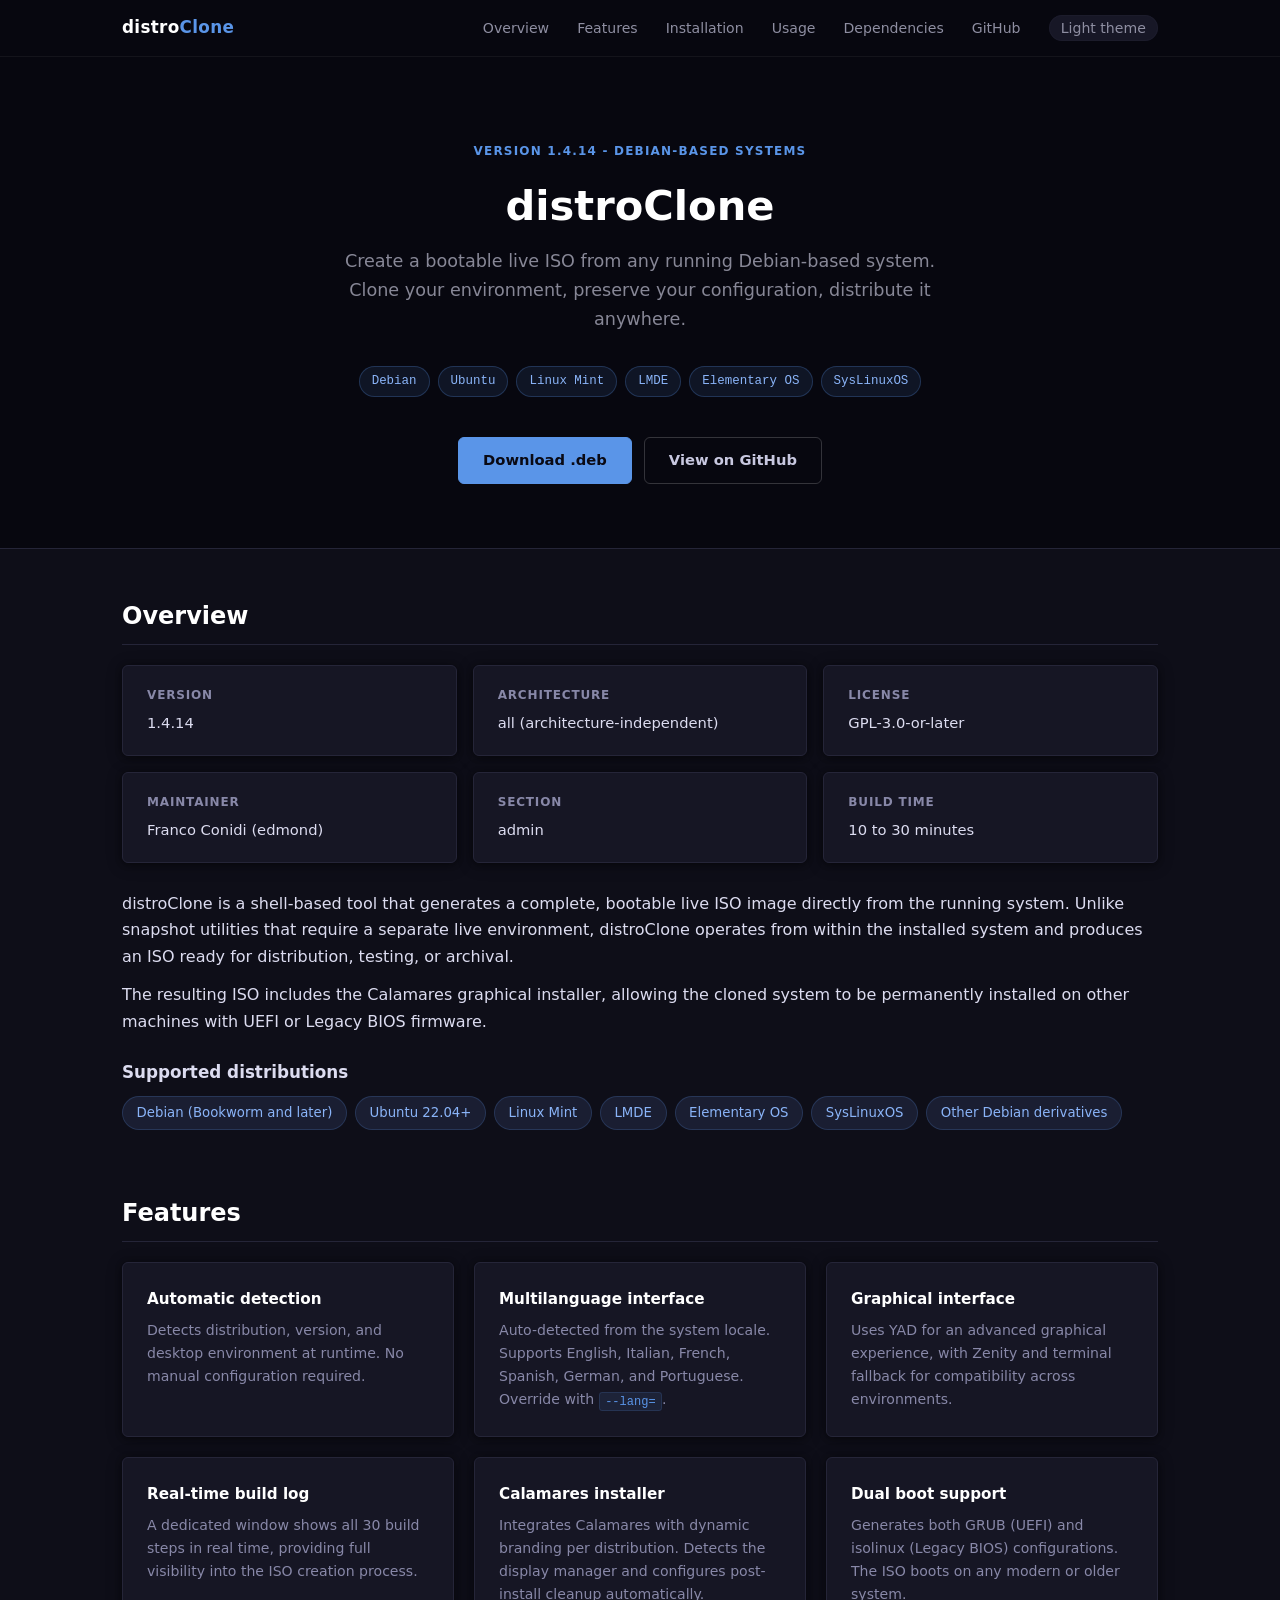
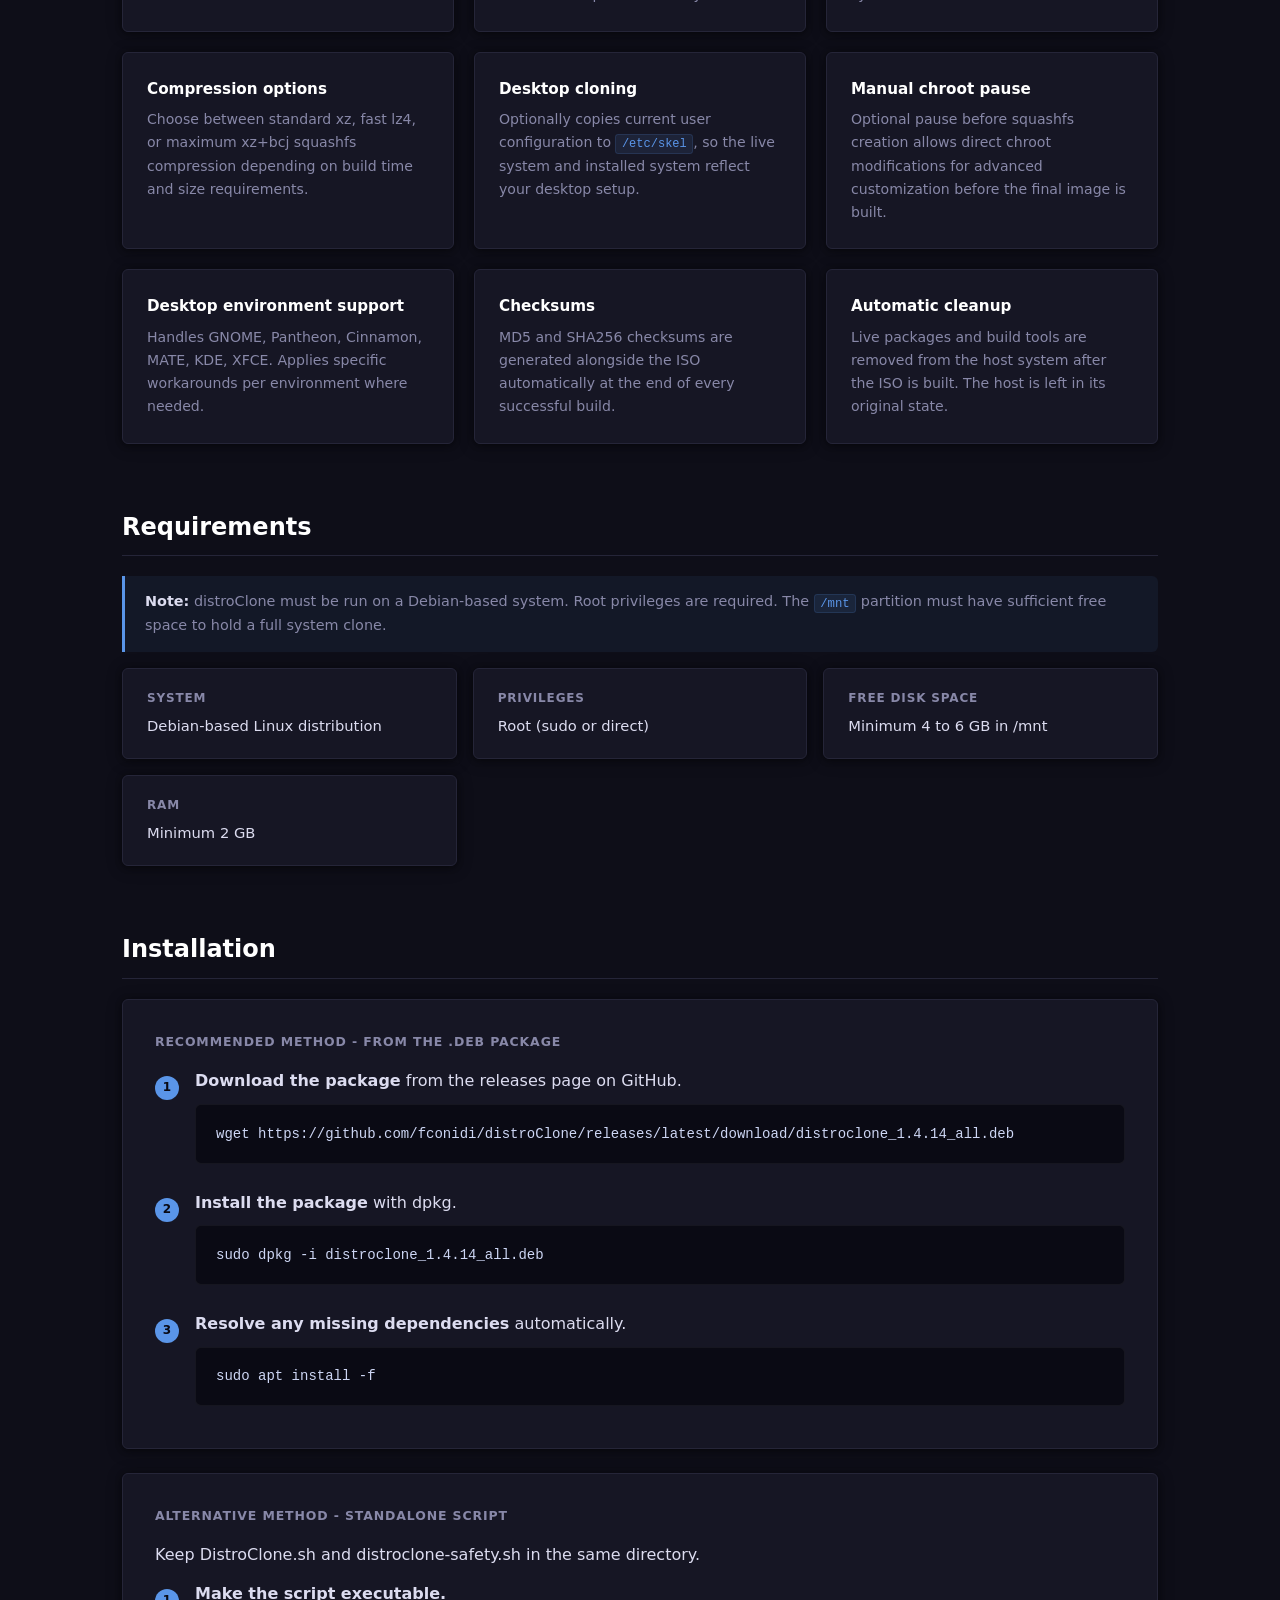
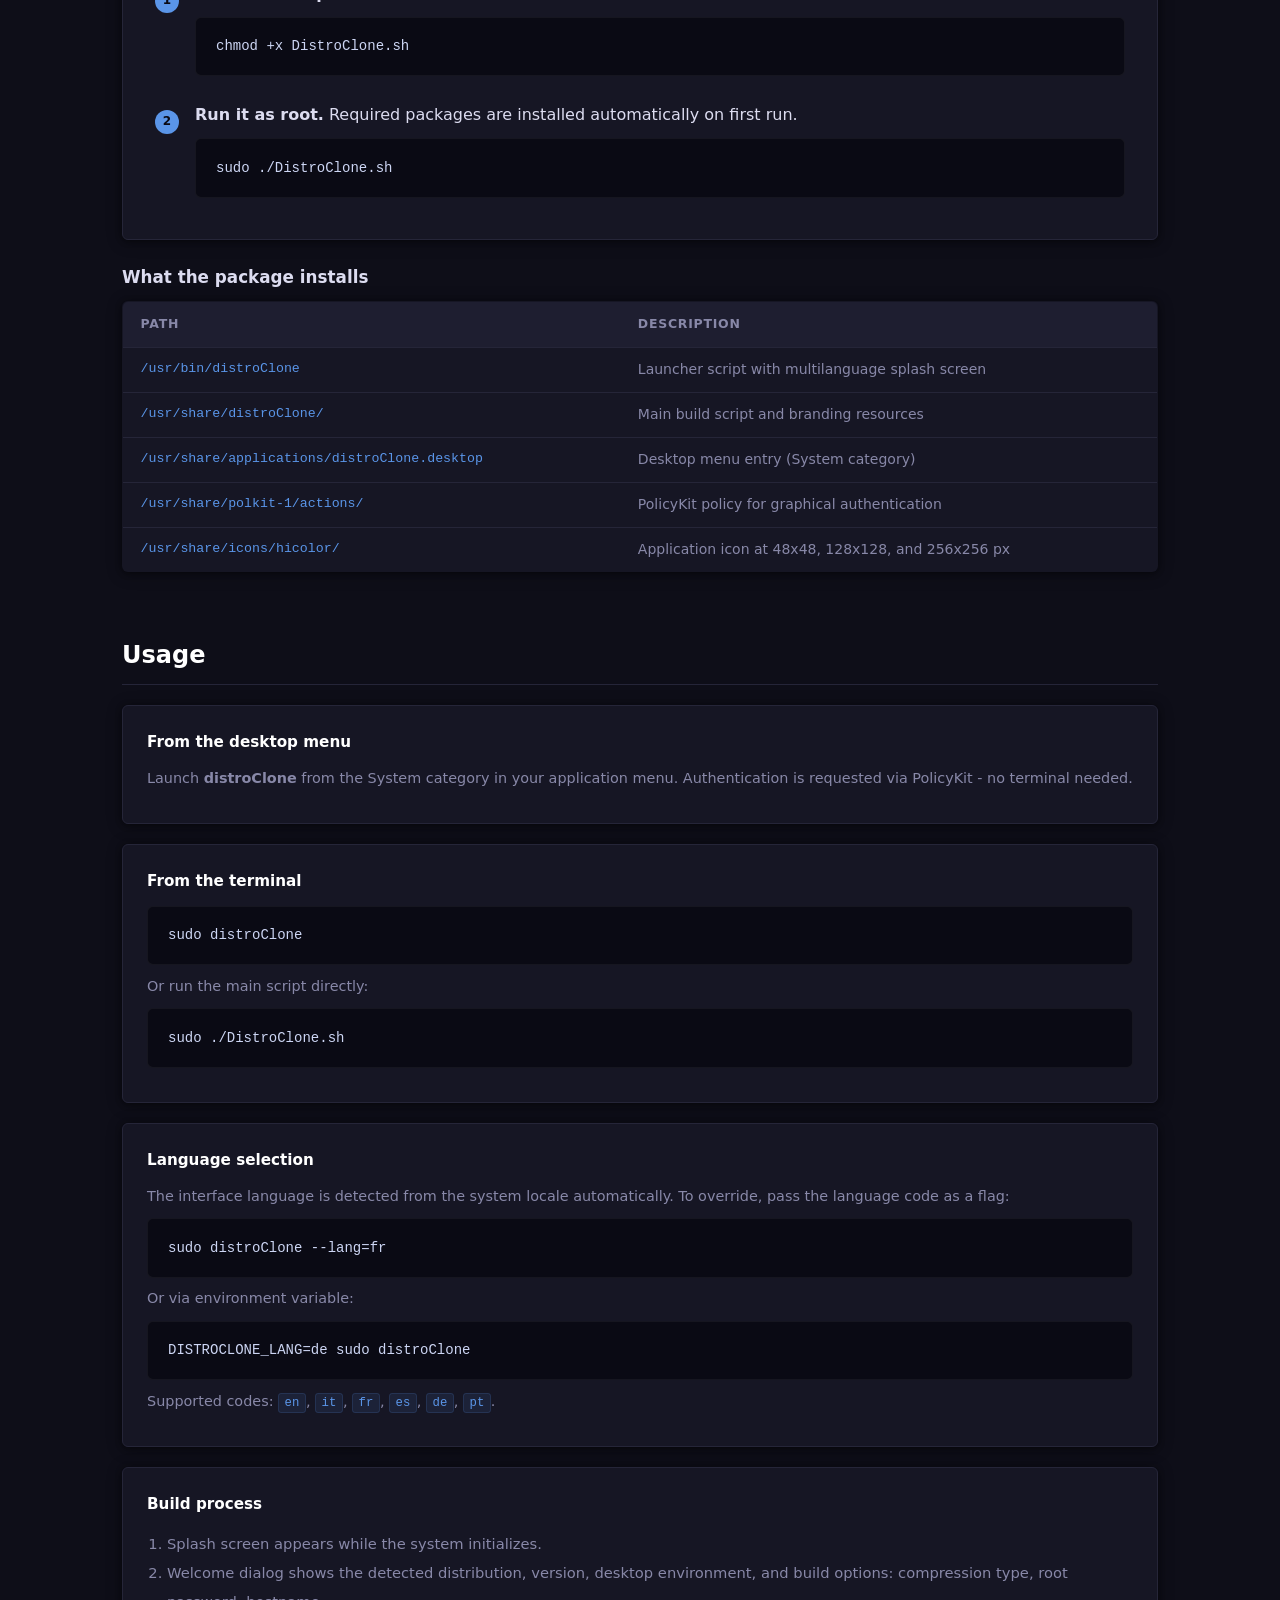
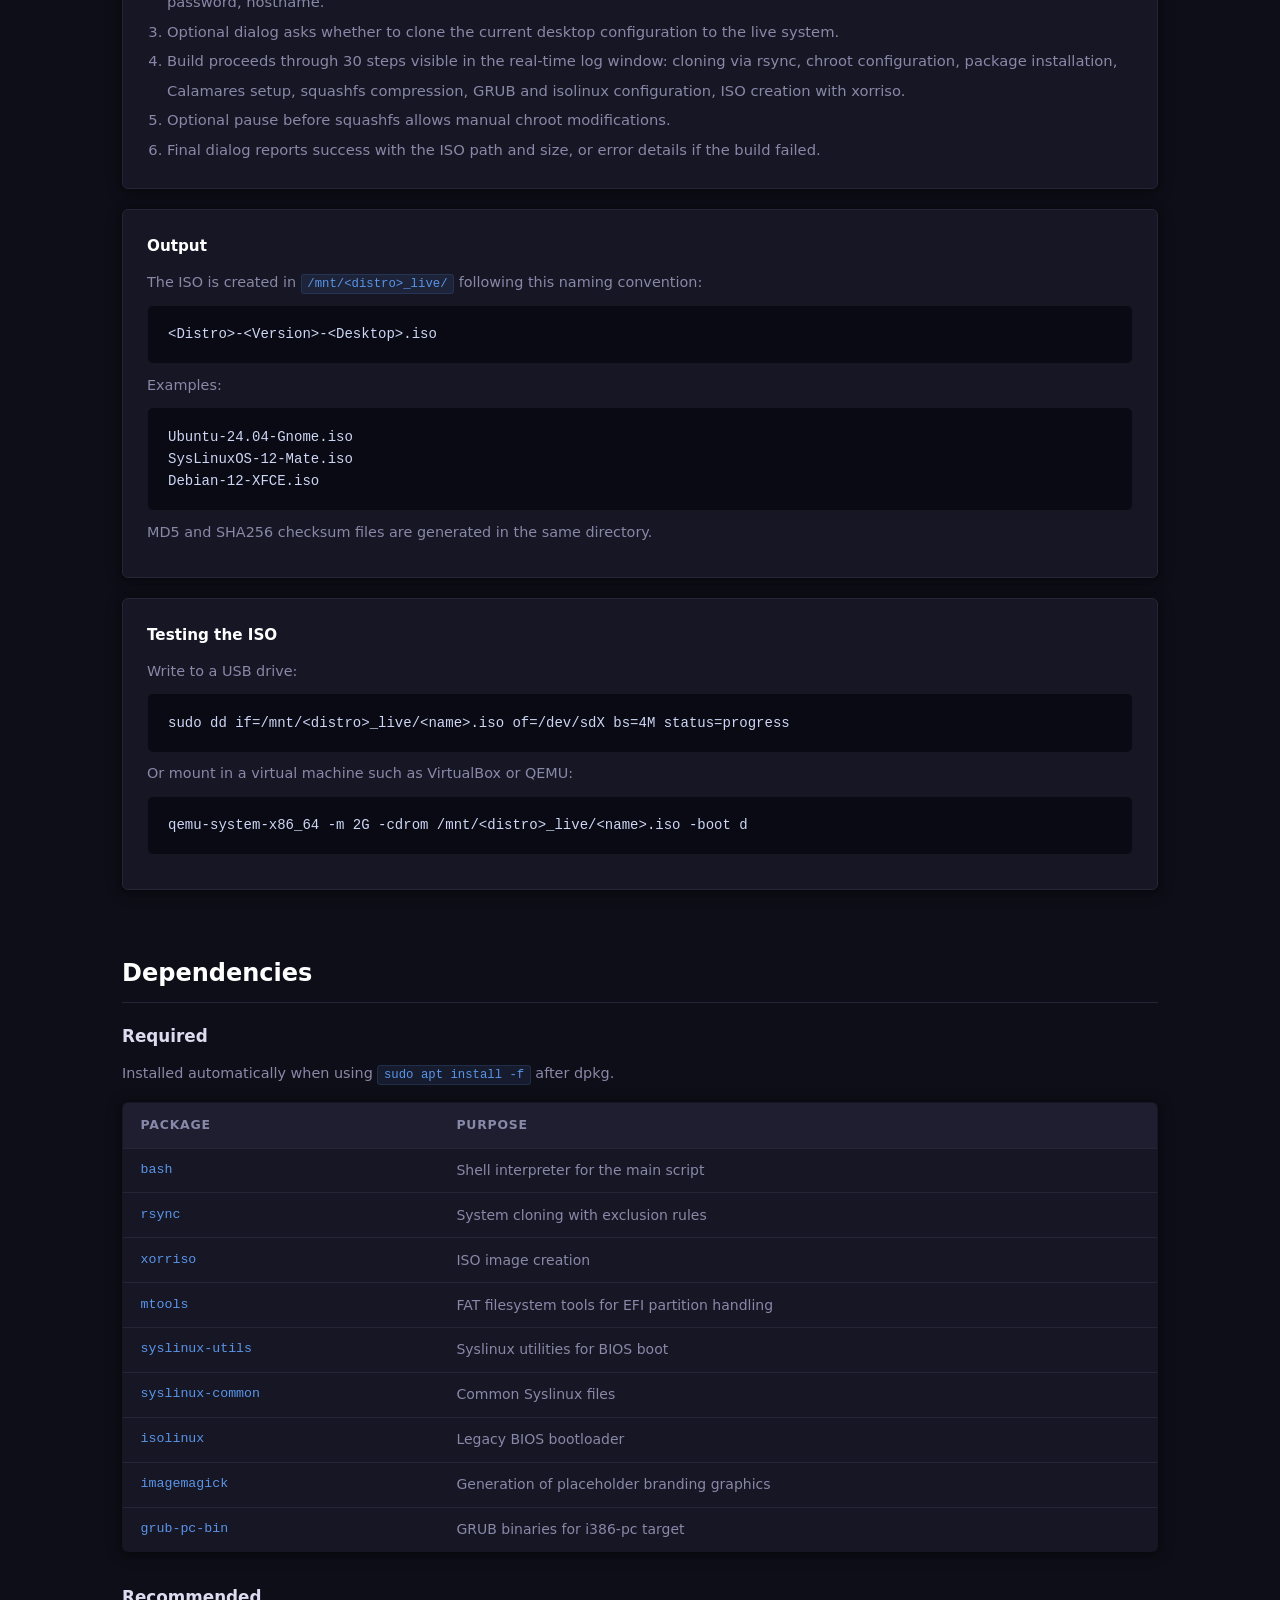
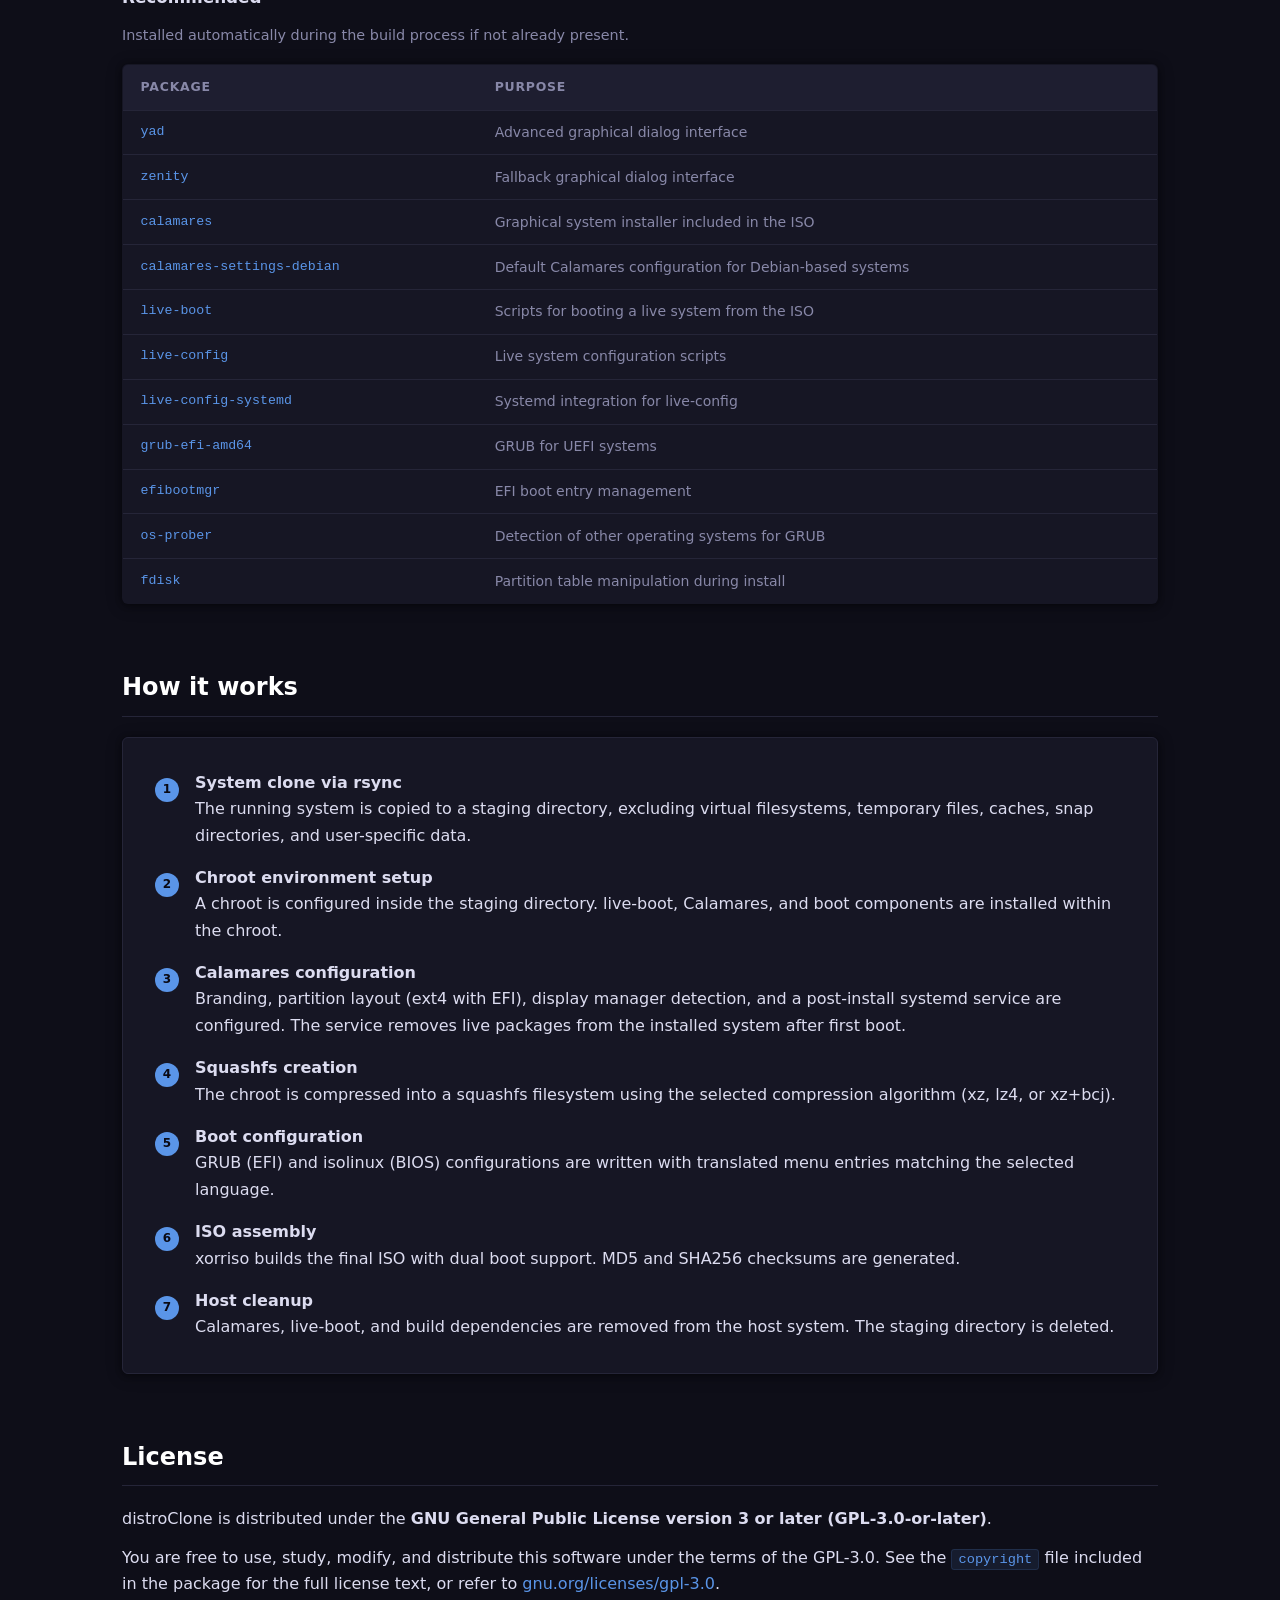
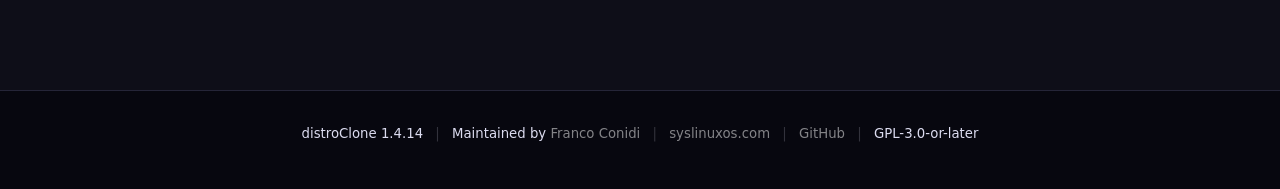
==== commit 8cf93d26: "distroClone 1.4.14: restore 1.4.11 behaviour except security fixes" ====
--- a/docs/dark.html
+++ b/docs/dark.html
@@ -28,7 +28,7 @@
 <!-- ─── HERO ────────────────────────────────────────────── -->
 <header class="hero">
     <div class="hero-inner">
-        <span class="hero-label">Version 1.4.13 - Debian-based systems</span>
+        <span class="hero-label">Version 1.4.14 - Debian-based systems</span>
         <h1>distroClone</h1>
         <p>
             Create a bootable live ISO from any running Debian-based system.
@@ -59,7 +59,7 @@
         <div class="info-grid" style="margin-bottom: 1.75rem;">
             <div class="info-card">
                 <div class="label">Version</div>
-                <div class="value">1.4.13</div>
+                <div class="value">1.4.14</div>
             </div>
             <div class="info-card">
                 <div class="label">Architecture</div>
@@ -197,13 +197,13 @@
                 <li>
                     <div>
                         <strong>Download the package</strong> from the releases page on GitHub.
-                        <pre>wget https://github.com/fconidi/distroClone/releases/latest/download/distroclone_1.4.13_all.deb</pre>
+                        <pre>wget https://github.com/fconidi/distroClone/releases/latest/download/distroclone_1.4.14_all.deb</pre>
                     </div>
                 </li>
                 <li>
                     <div>
                         <strong>Install the package</strong> with dpkg.
-                        <pre>sudo dpkg -i distroclone_1.4.13_all.deb</pre>
+                        <pre>sudo dpkg -i distroclone_1.4.14_all.deb</pre>
                     </div>
                 </li>
                 <li>
@@ -505,7 +505,7 @@
 <!-- ─── FOOTER ───────────────────────────────────────────── -->
 <footer>
     <p>
-        distroClone 1.4.13
+        distroClone 1.4.14
         <span class="footer-sep">|</span>
         Maintained by <a href="https://francoconidi.it" target="_blank" rel="noopener">Franco Conidi</a>
         <span class="footer-sep">|</span>
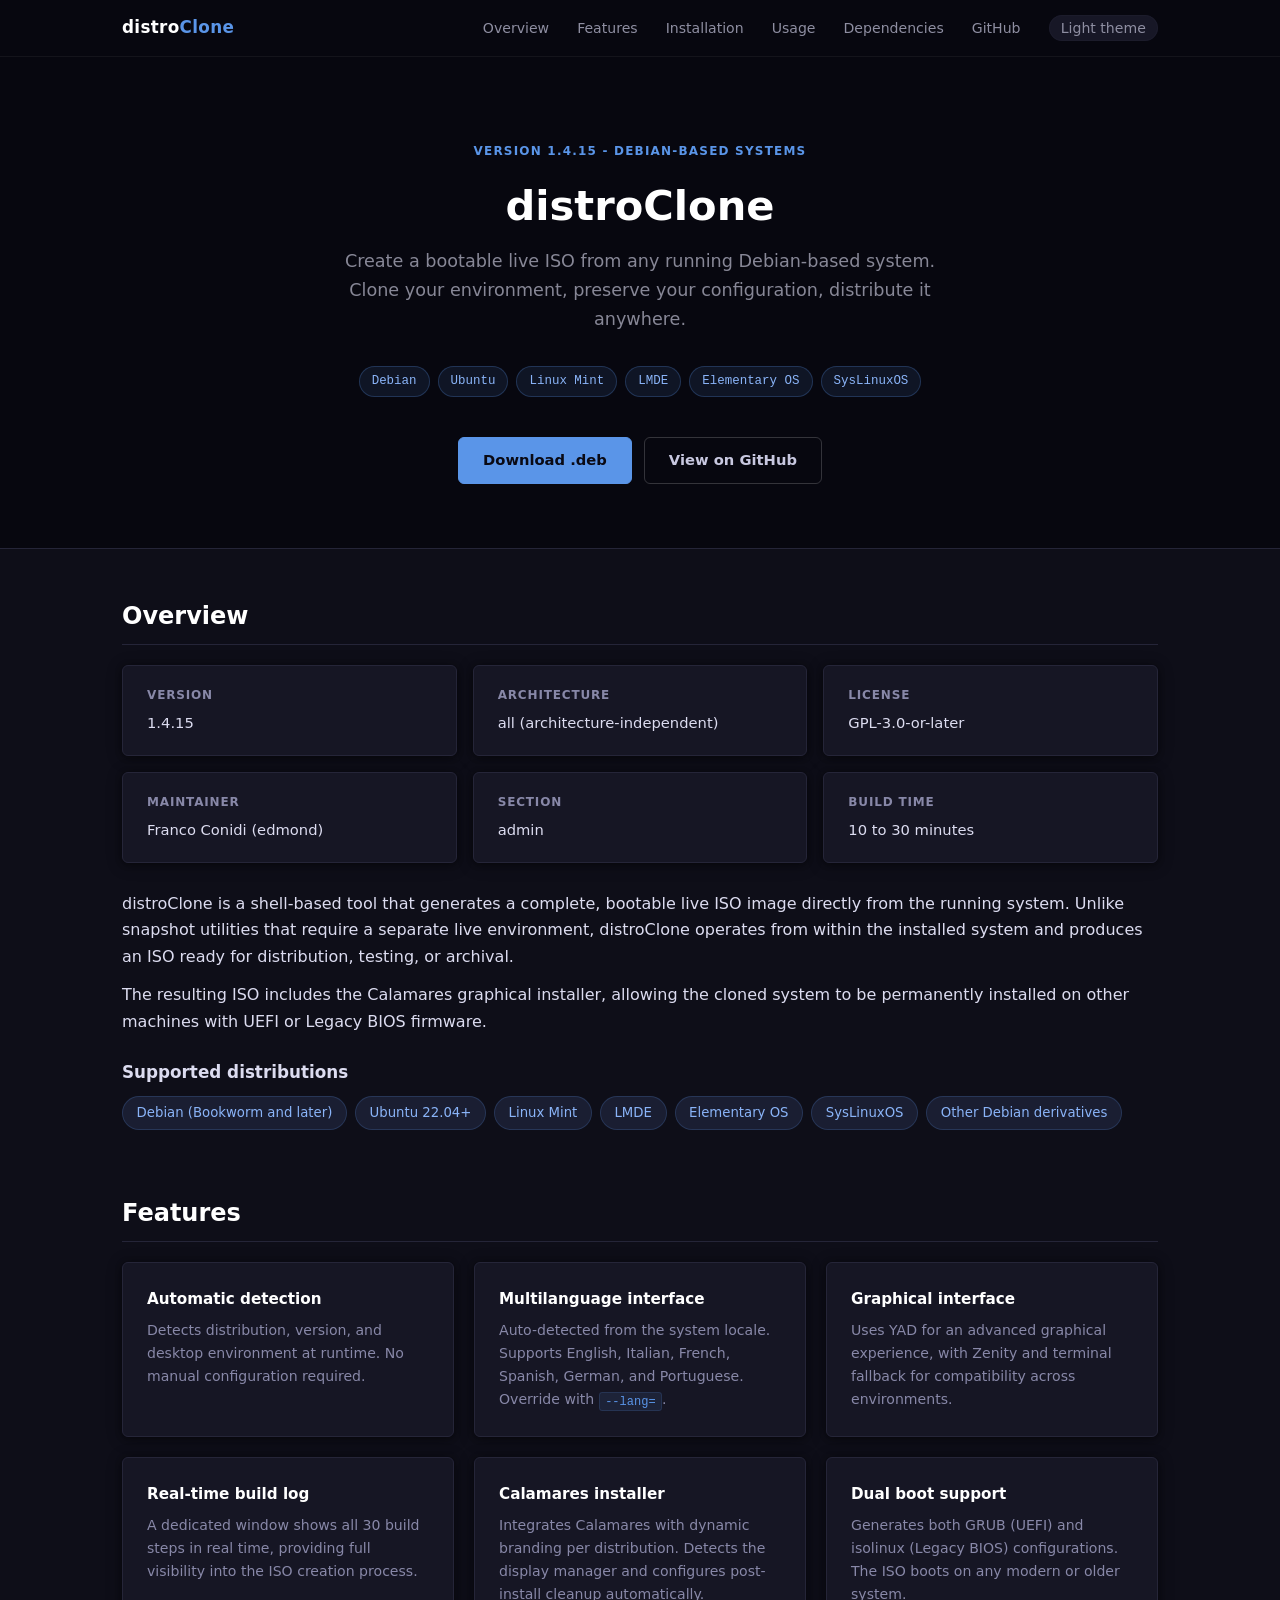
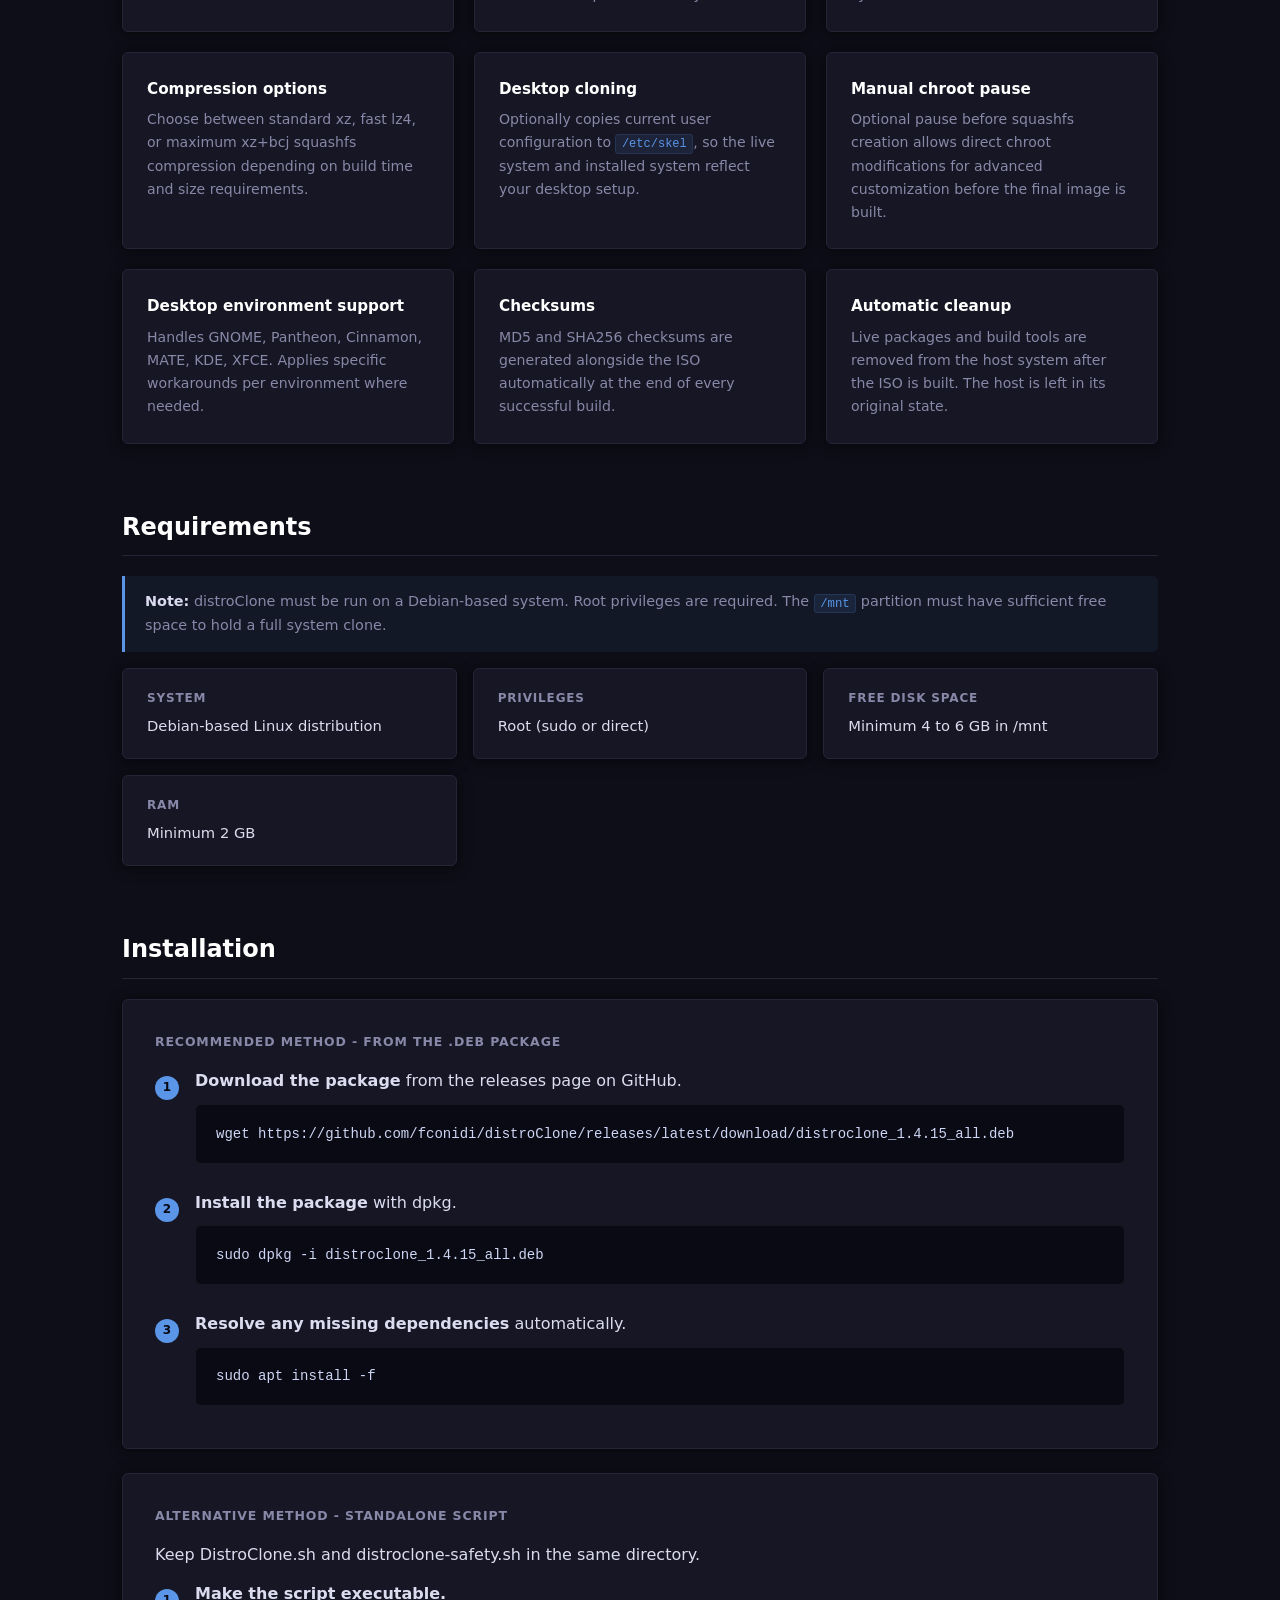
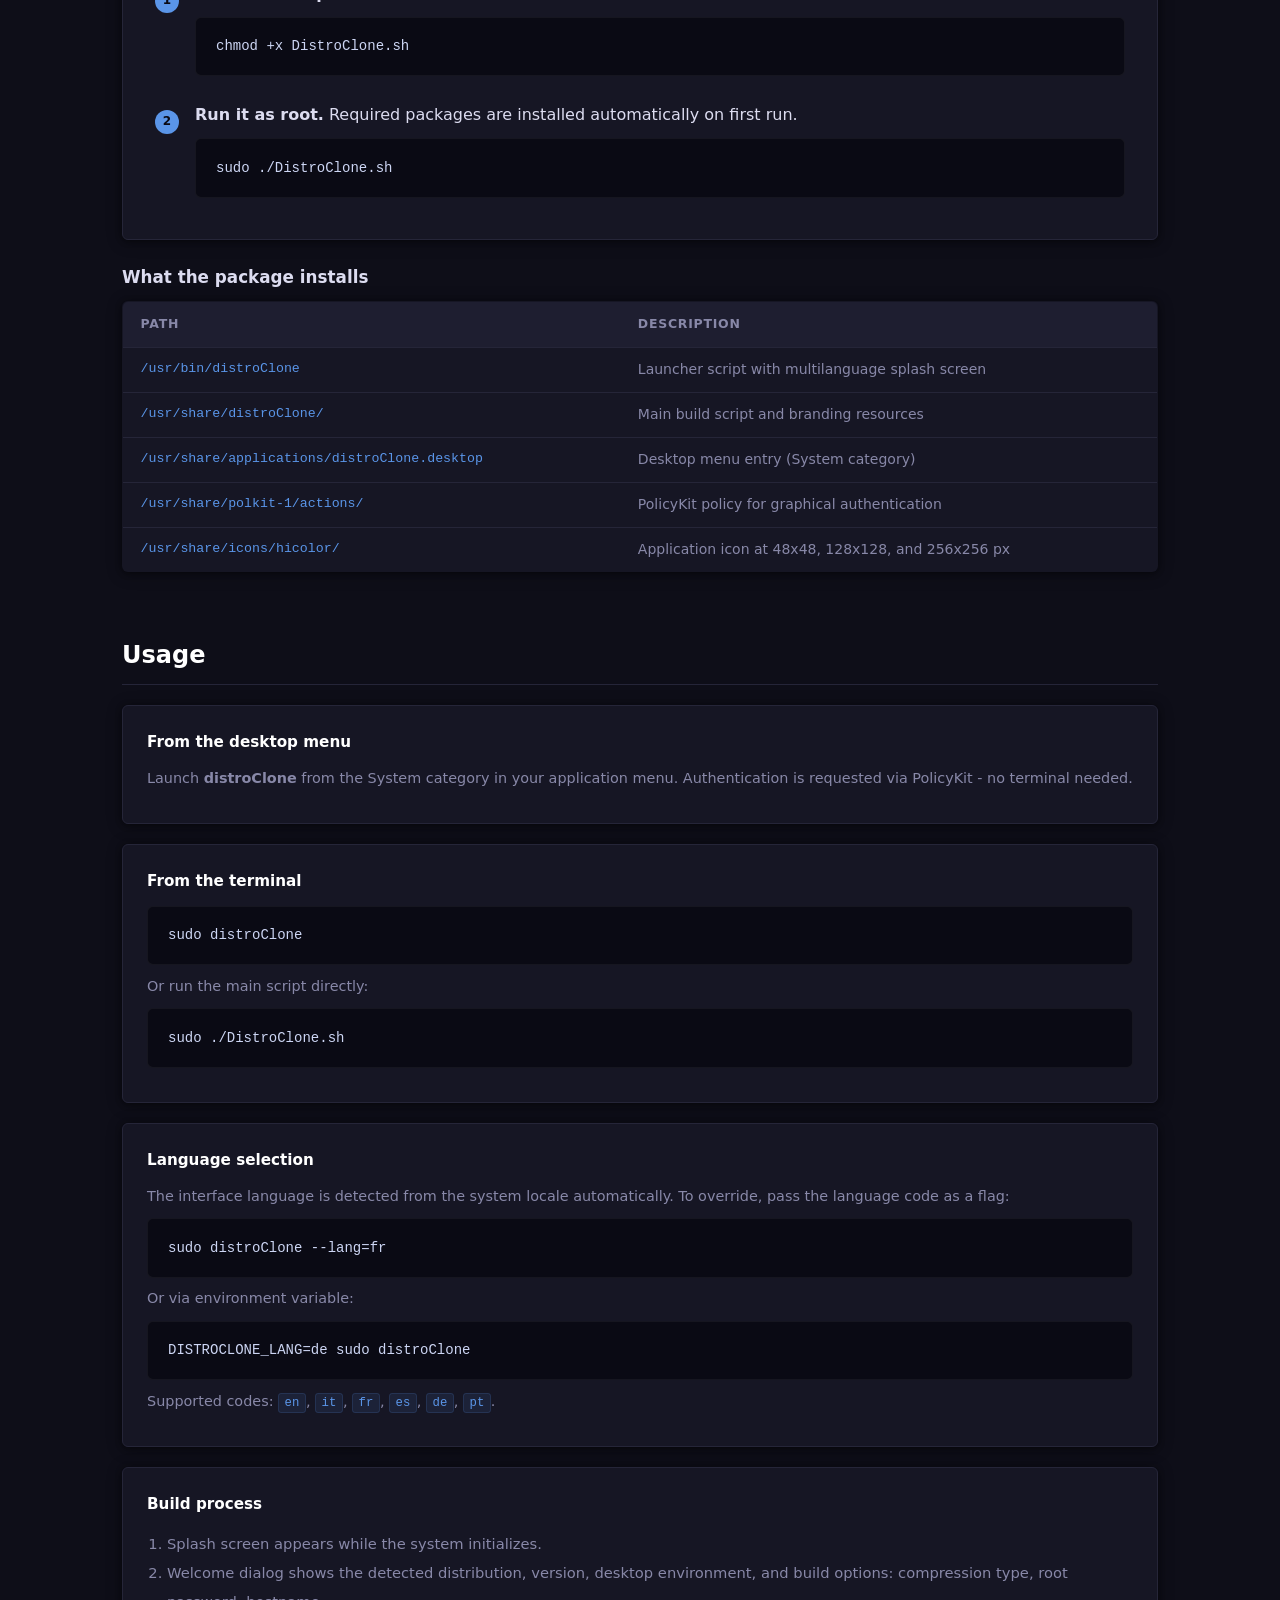
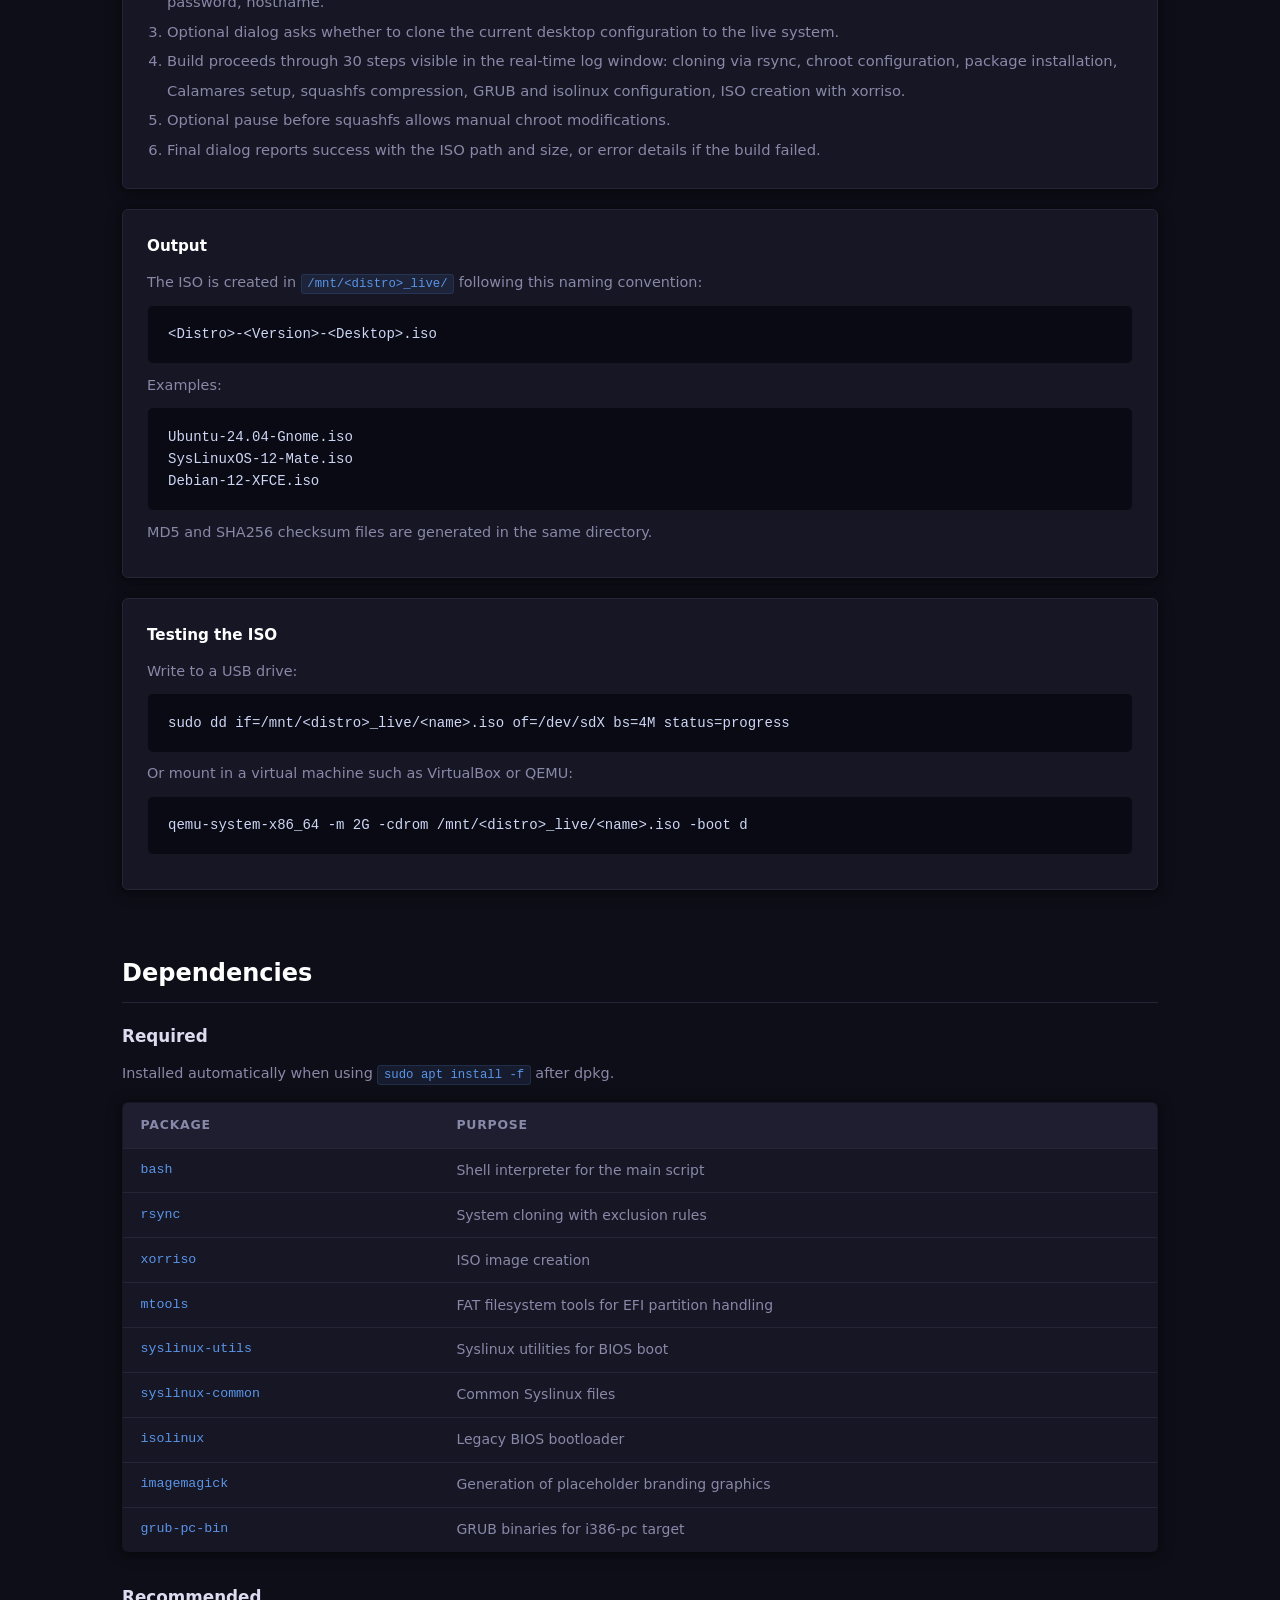
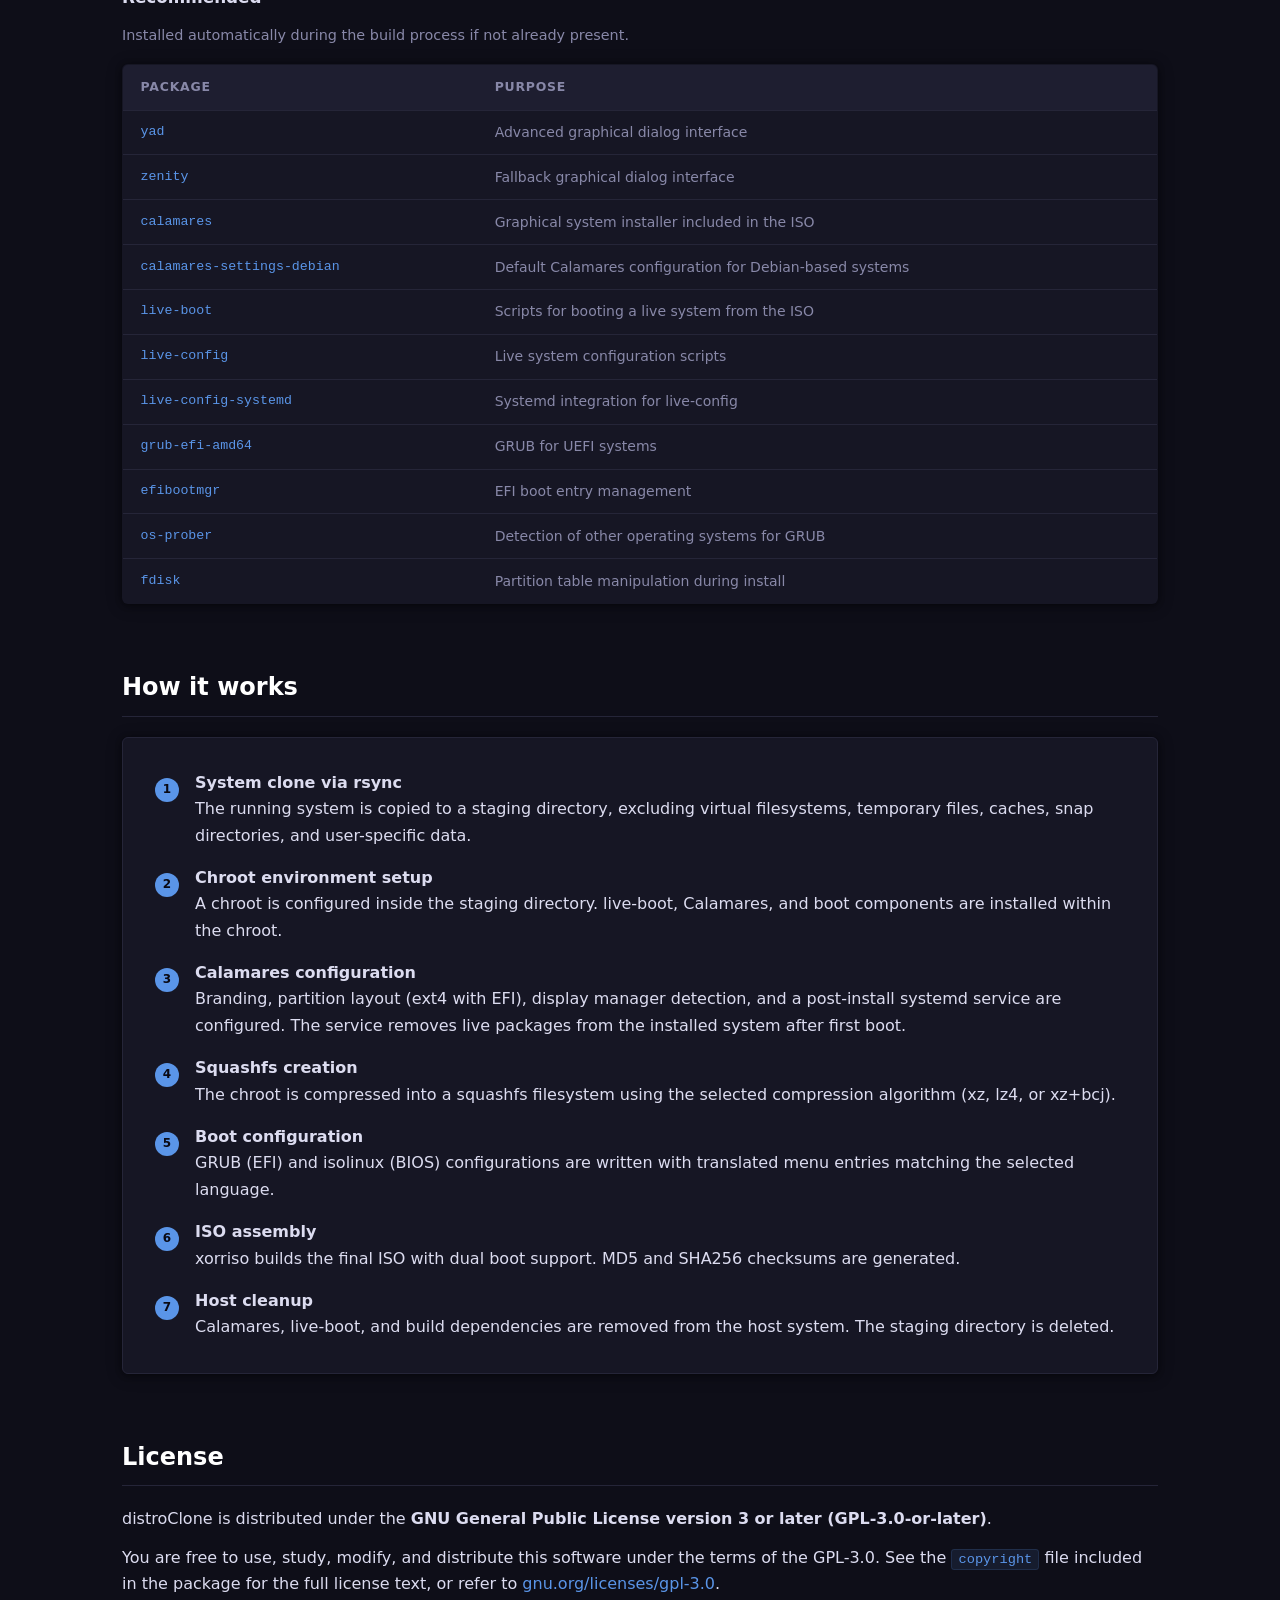
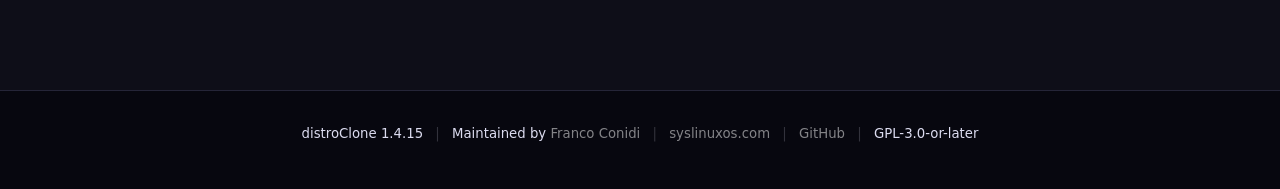
==== commit 7148aede: "docs: 1.4.15" ====
--- a/docs/dark.html
+++ b/docs/dark.html
@@ -28,7 +28,7 @@
 <!-- ─── HERO ────────────────────────────────────────────── -->
 <header class="hero">
     <div class="hero-inner">
-        <span class="hero-label">Version 1.4.14 - Debian-based systems</span>
+        <span class="hero-label">Version 1.4.15 - Debian-based systems</span>
         <h1>distroClone</h1>
         <p>
             Create a bootable live ISO from any running Debian-based system.
@@ -59,7 +59,7 @@
         <div class="info-grid" style="margin-bottom: 1.75rem;">
             <div class="info-card">
                 <div class="label">Version</div>
-                <div class="value">1.4.14</div>
+                <div class="value">1.4.15</div>
             </div>
             <div class="info-card">
                 <div class="label">Architecture</div>
@@ -197,13 +197,13 @@
                 <li>
                     <div>
                         <strong>Download the package</strong> from the releases page on GitHub.
-                        <pre>wget https://github.com/fconidi/distroClone/releases/latest/download/distroclone_1.4.14_all.deb</pre>
+                        <pre>wget https://github.com/fconidi/distroClone/releases/latest/download/distroclone_1.4.15_all.deb</pre>
                     </div>
                 </li>
                 <li>
                     <div>
                         <strong>Install the package</strong> with dpkg.
-                        <pre>sudo dpkg -i distroclone_1.4.14_all.deb</pre>
+                        <pre>sudo dpkg -i distroclone_1.4.15_all.deb</pre>
                     </div>
                 </li>
                 <li>
@@ -505,7 +505,7 @@
 <!-- ─── FOOTER ───────────────────────────────────────────── -->
 <footer>
     <p>
-        distroClone 1.4.14
+        distroClone 1.4.15
         <span class="footer-sep">|</span>
         Maintained by <a href="https://francoconidi.it" target="_blank" rel="noopener">Franco Conidi</a>
         <span class="footer-sep">|</span>
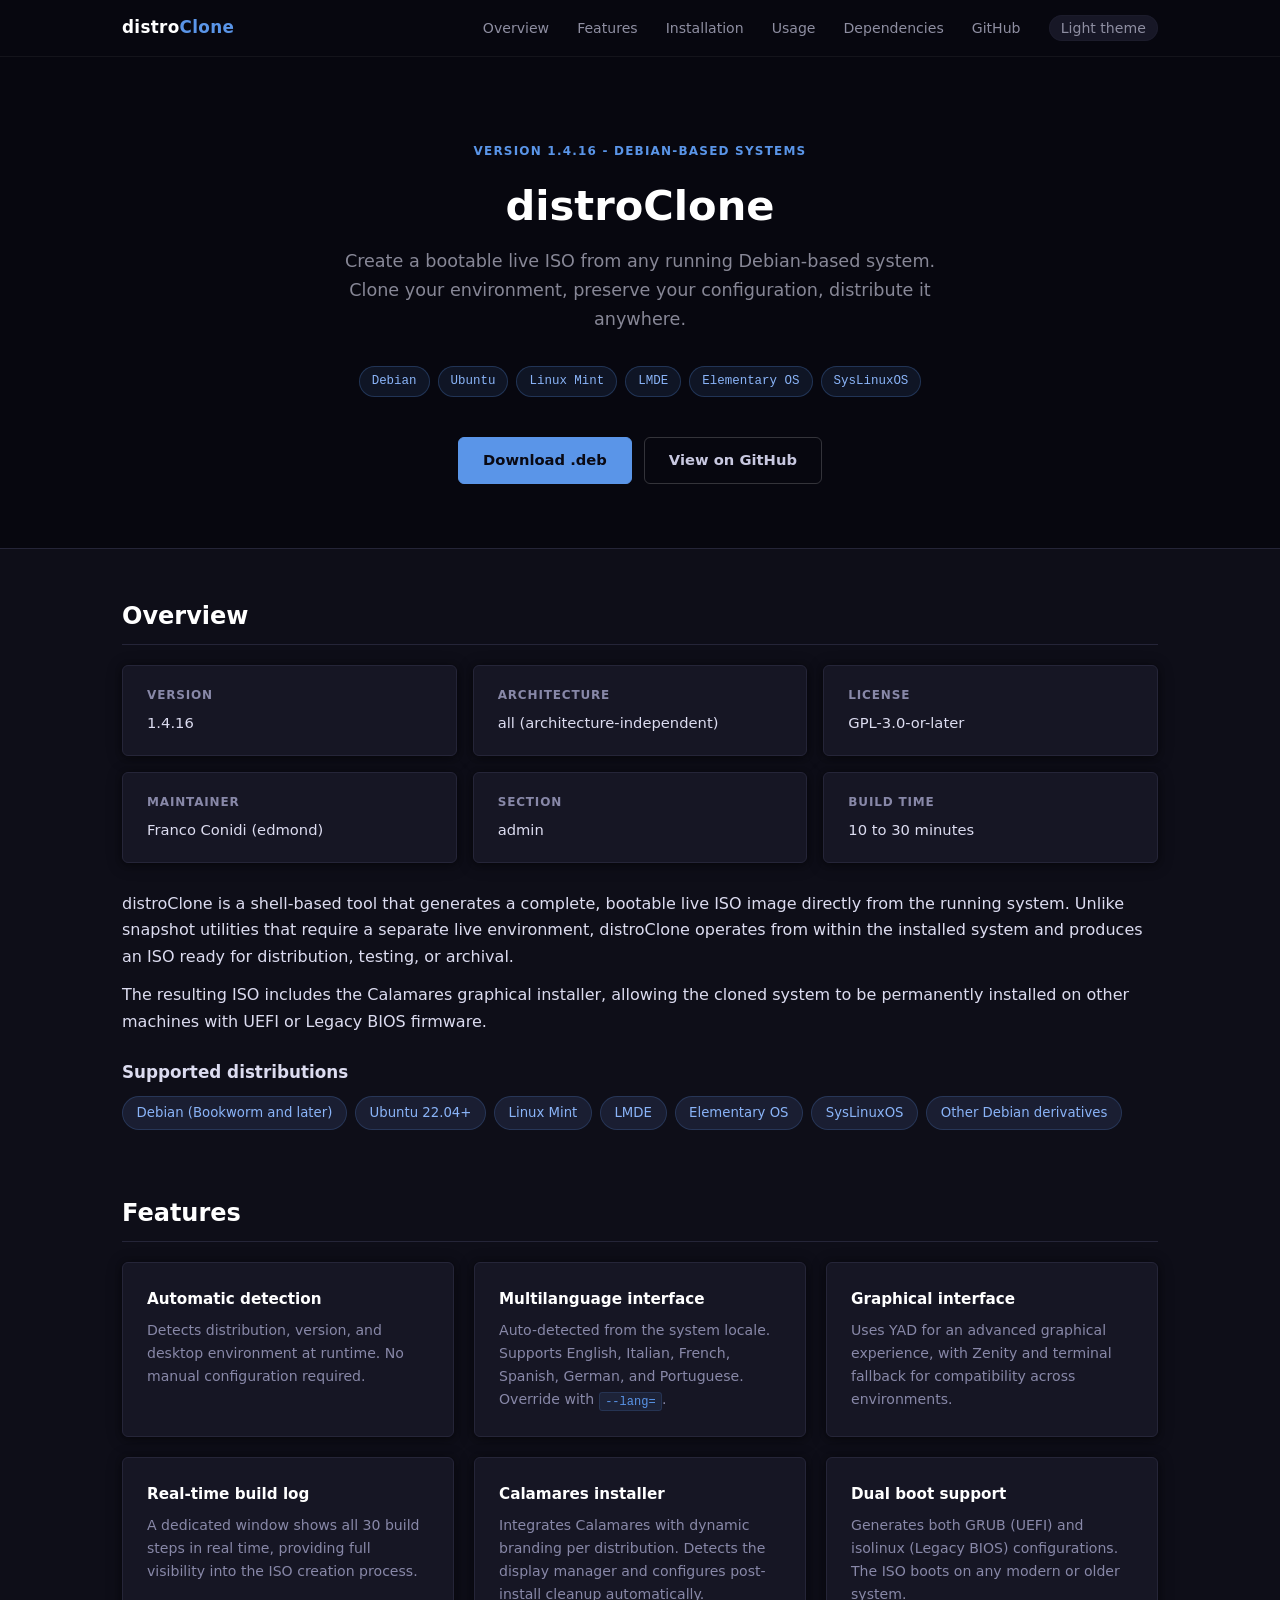
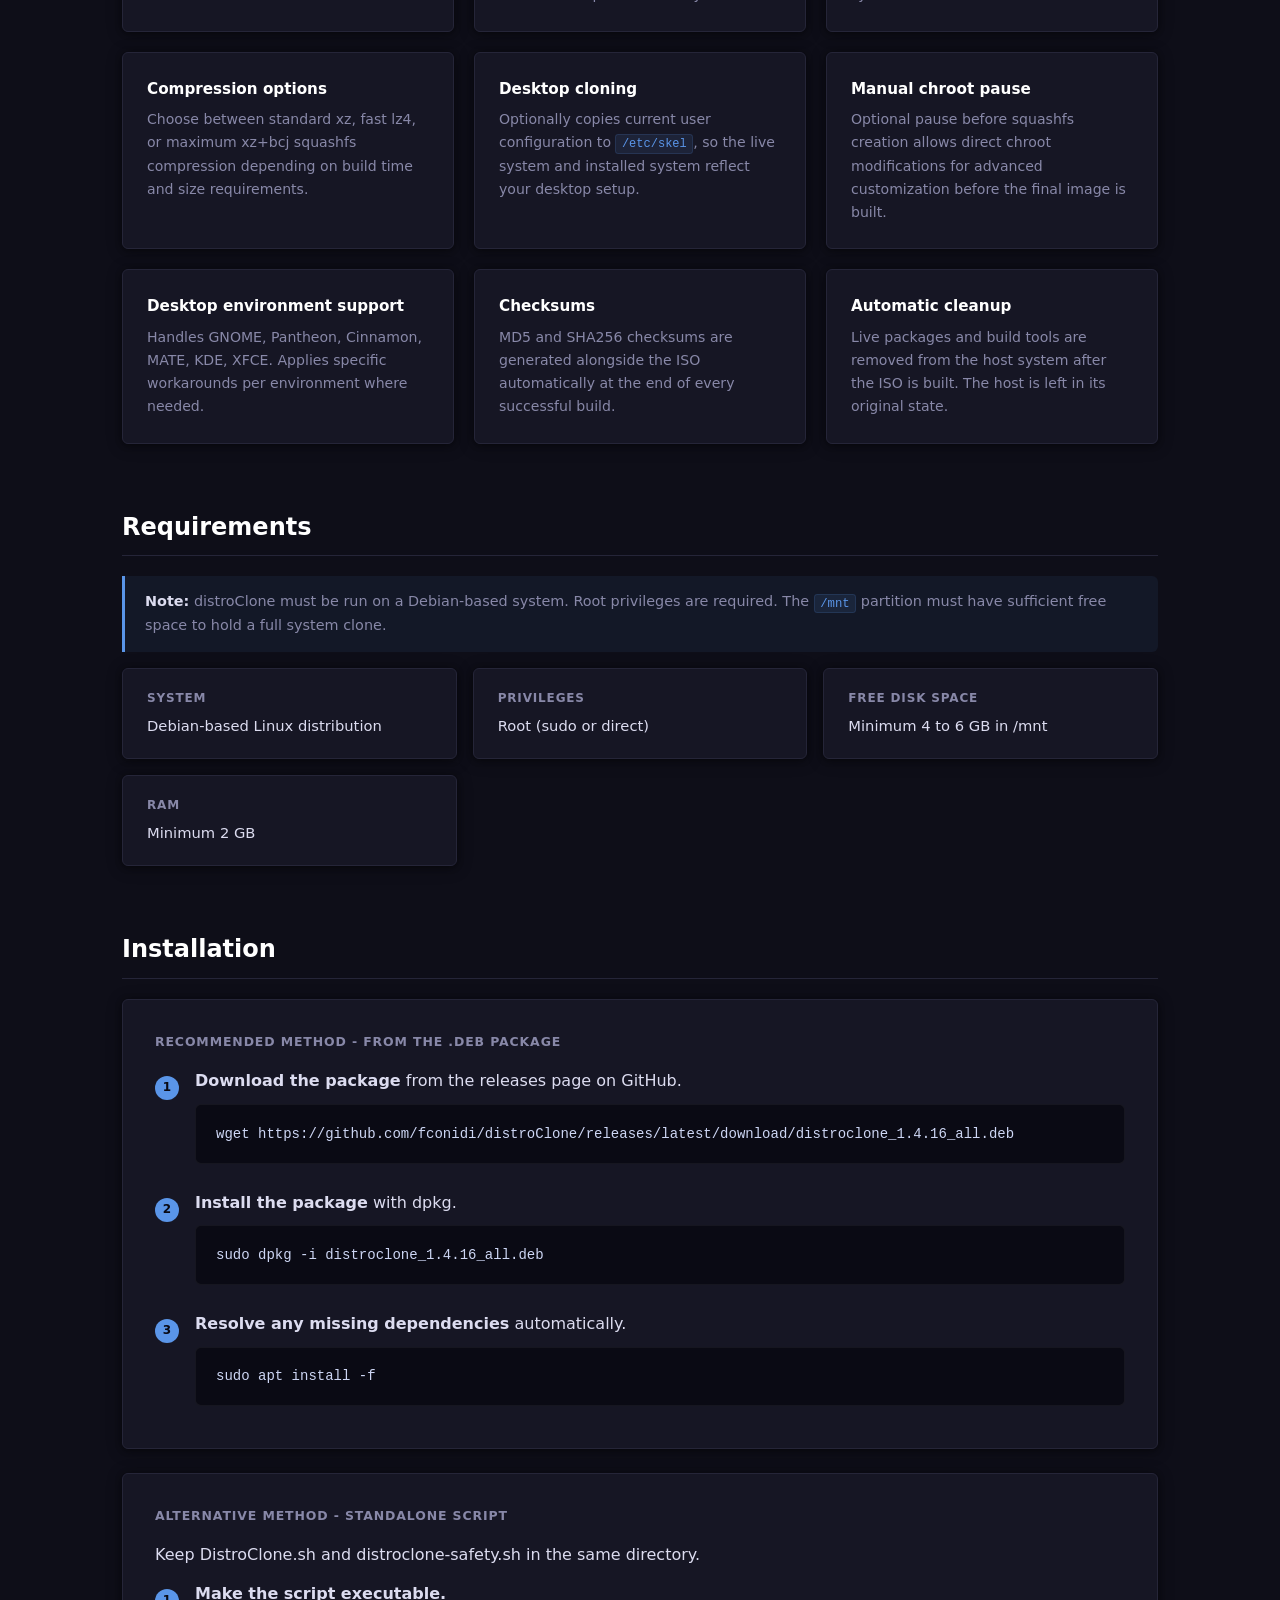
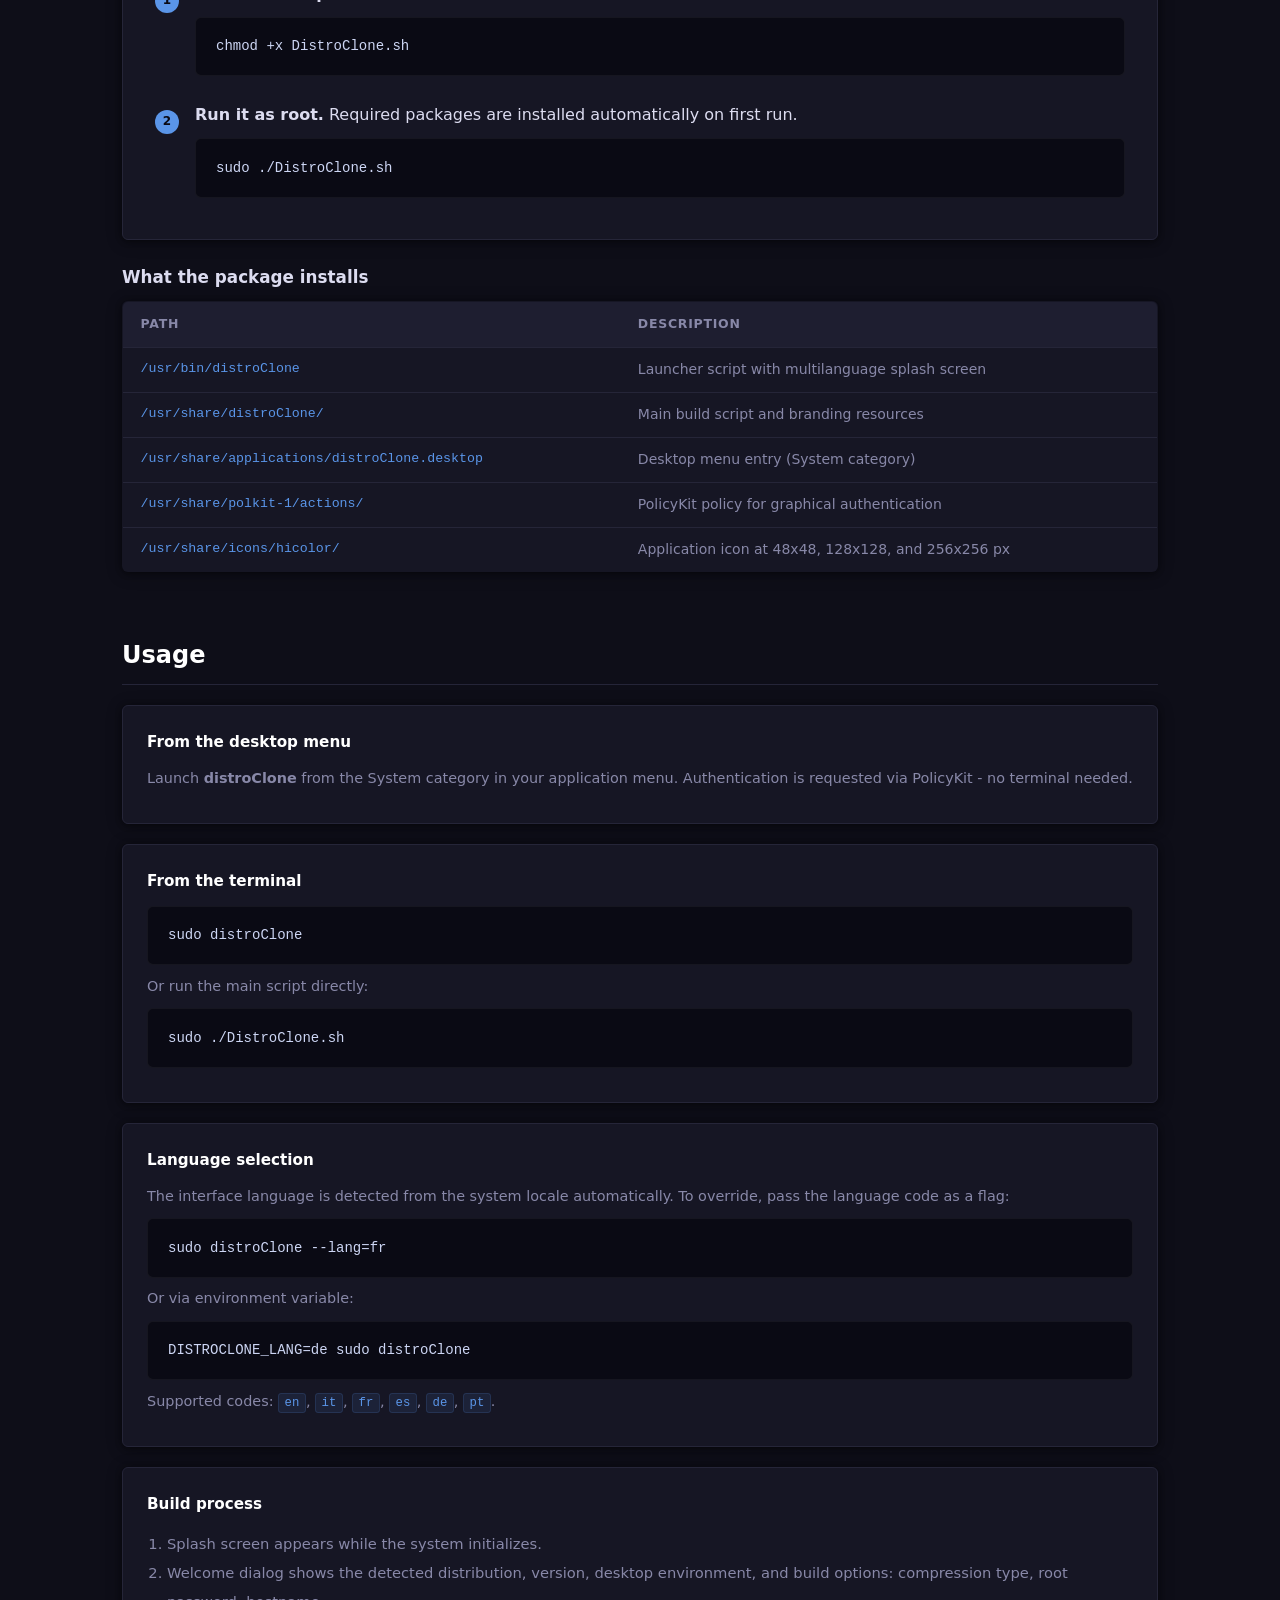
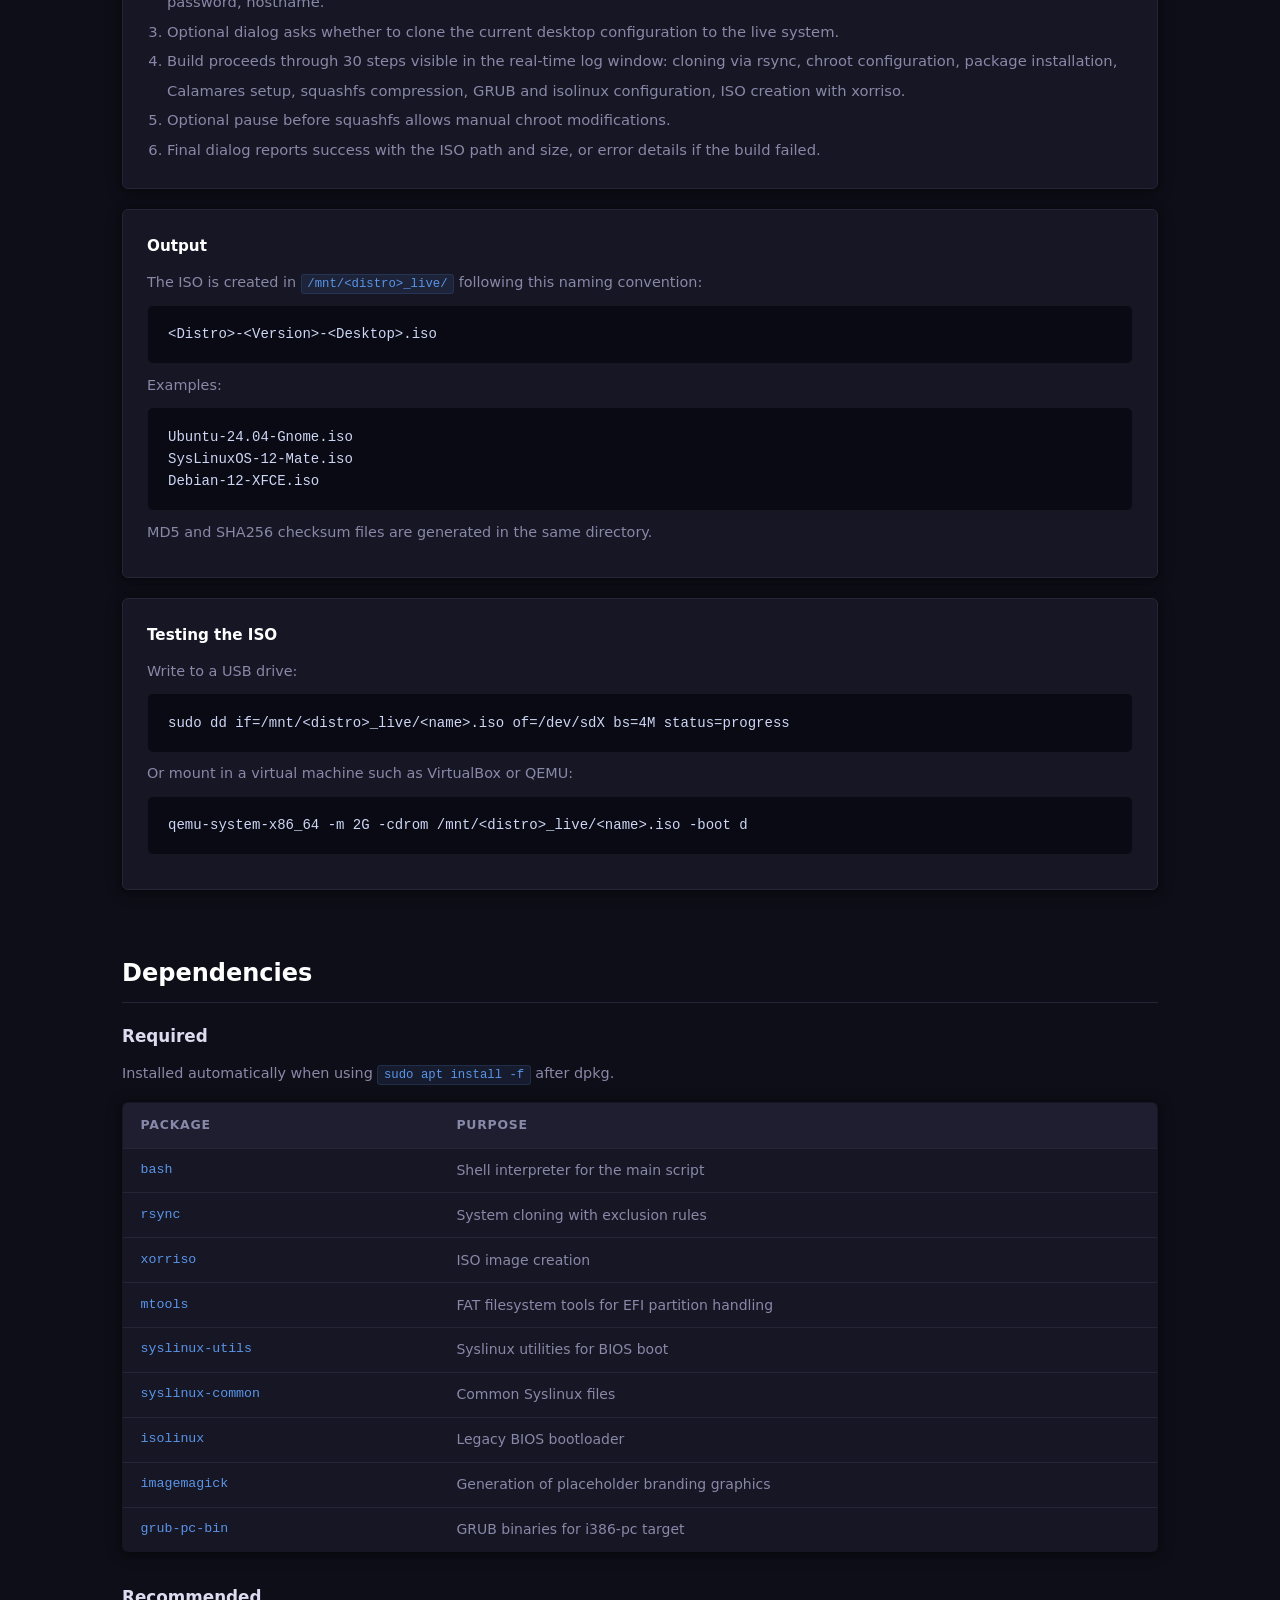
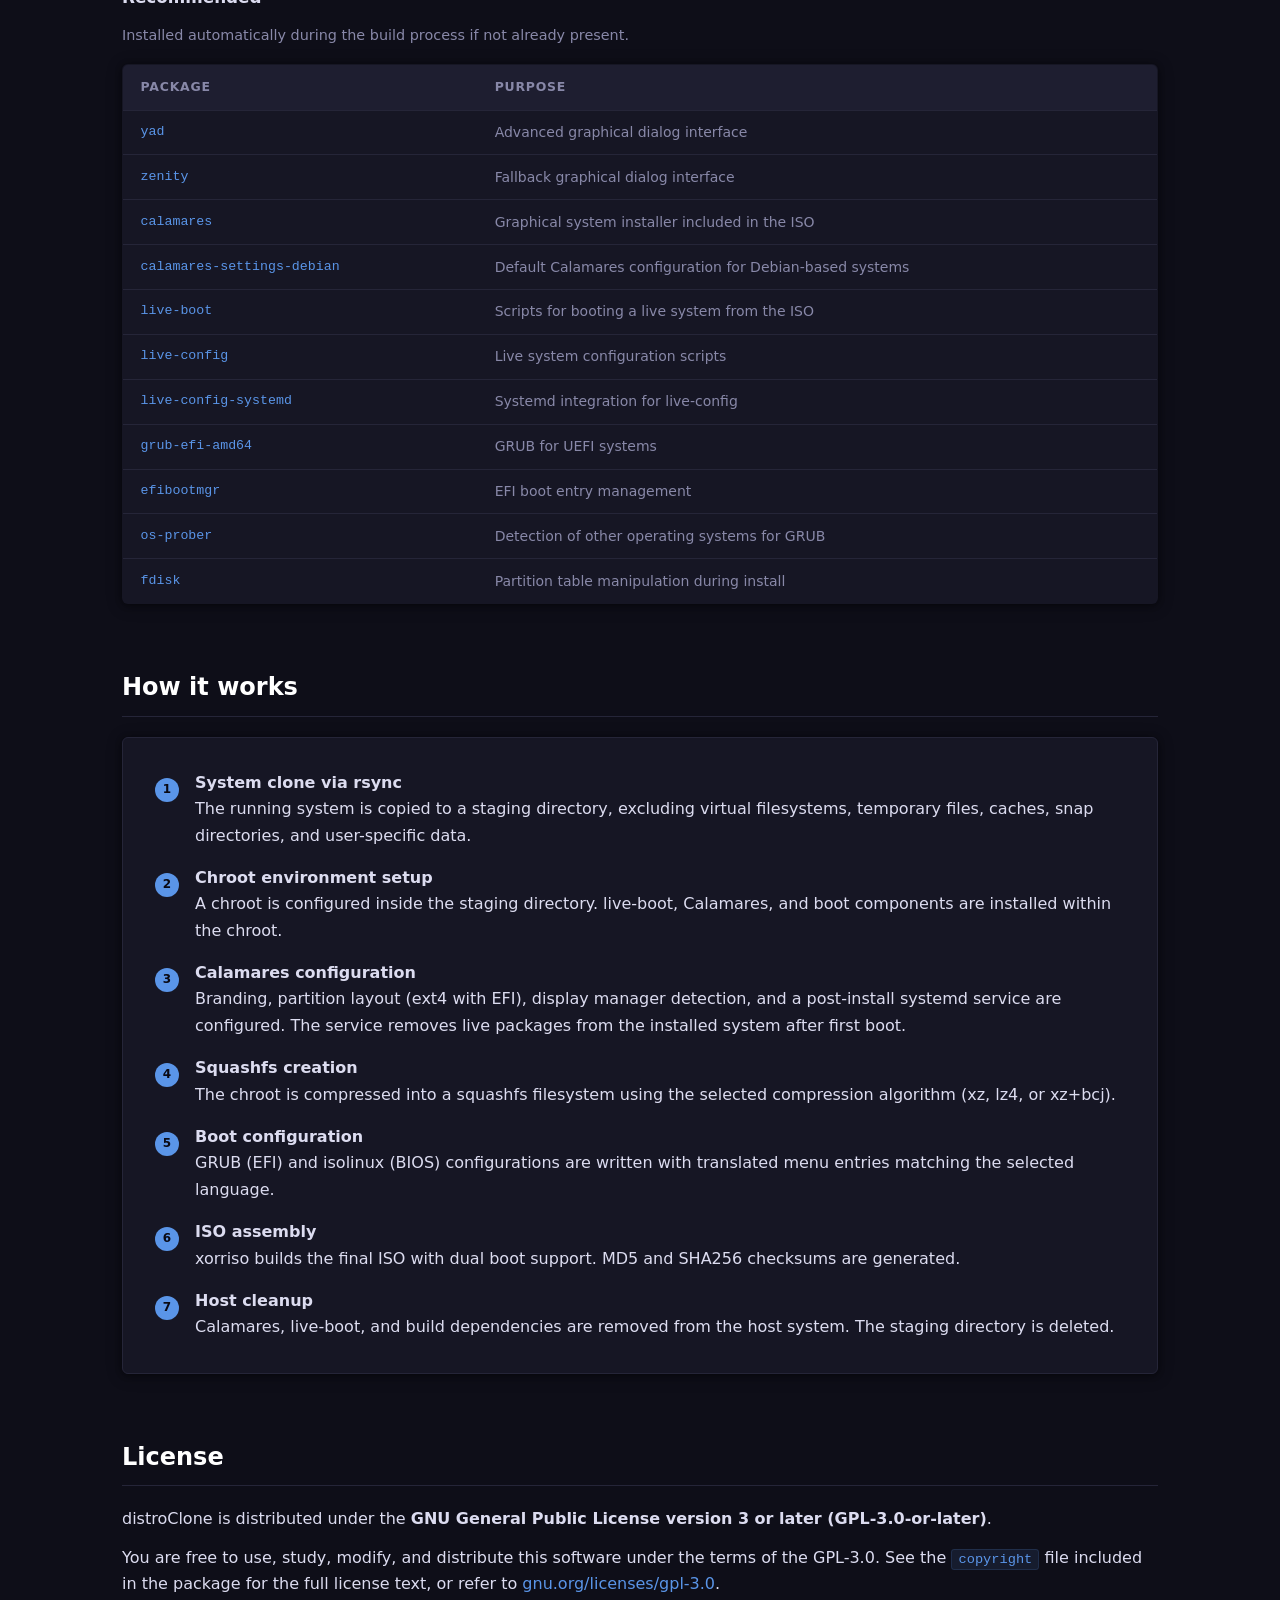
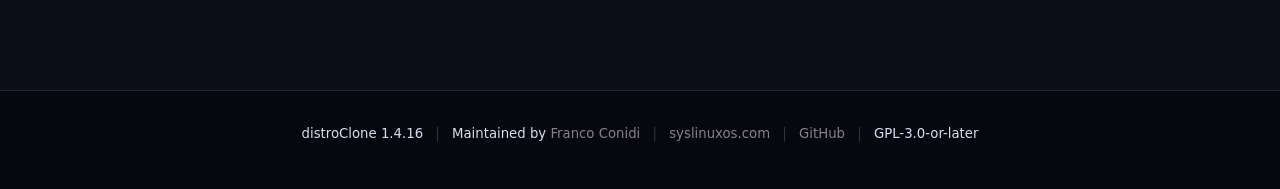
==== commit 7ca2131d: "distroClone 1.4.16: manual-edit pause dialog and DCB cache detection The pause before the squashfs s" ====
--- a/docs/dark.html
+++ b/docs/dark.html
@@ -28,7 +28,7 @@
 <!-- ─── HERO ────────────────────────────────────────────── -->
 <header class="hero">
     <div class="hero-inner">
-        <span class="hero-label">Version 1.4.15 - Debian-based systems</span>
+        <span class="hero-label">Version 1.4.16 - Debian-based systems</span>
         <h1>distroClone</h1>
         <p>
             Create a bootable live ISO from any running Debian-based system.
@@ -59,7 +59,7 @@
         <div class="info-grid" style="margin-bottom: 1.75rem;">
             <div class="info-card">
                 <div class="label">Version</div>
-                <div class="value">1.4.15</div>
+                <div class="value">1.4.16</div>
             </div>
             <div class="info-card">
                 <div class="label">Architecture</div>
@@ -197,13 +197,13 @@
                 <li>
                     <div>
                         <strong>Download the package</strong> from the releases page on GitHub.
-                        <pre>wget https://github.com/fconidi/distroClone/releases/latest/download/distroclone_1.4.15_all.deb</pre>
+                        <pre>wget https://github.com/fconidi/distroClone/releases/latest/download/distroclone_1.4.16_all.deb</pre>
                     </div>
                 </li>
                 <li>
                     <div>
                         <strong>Install the package</strong> with dpkg.
-                        <pre>sudo dpkg -i distroclone_1.4.15_all.deb</pre>
+                        <pre>sudo dpkg -i distroclone_1.4.16_all.deb</pre>
                     </div>
                 </li>
                 <li>
@@ -505,7 +505,7 @@
 <!-- ─── FOOTER ───────────────────────────────────────────── -->
 <footer>
     <p>
-        distroClone 1.4.15
+        distroClone 1.4.16
         <span class="footer-sep">|</span>
         Maintained by <a href="https://francoconidi.it" target="_blank" rel="noopener">Franco Conidi</a>
         <span class="footer-sep">|</span>
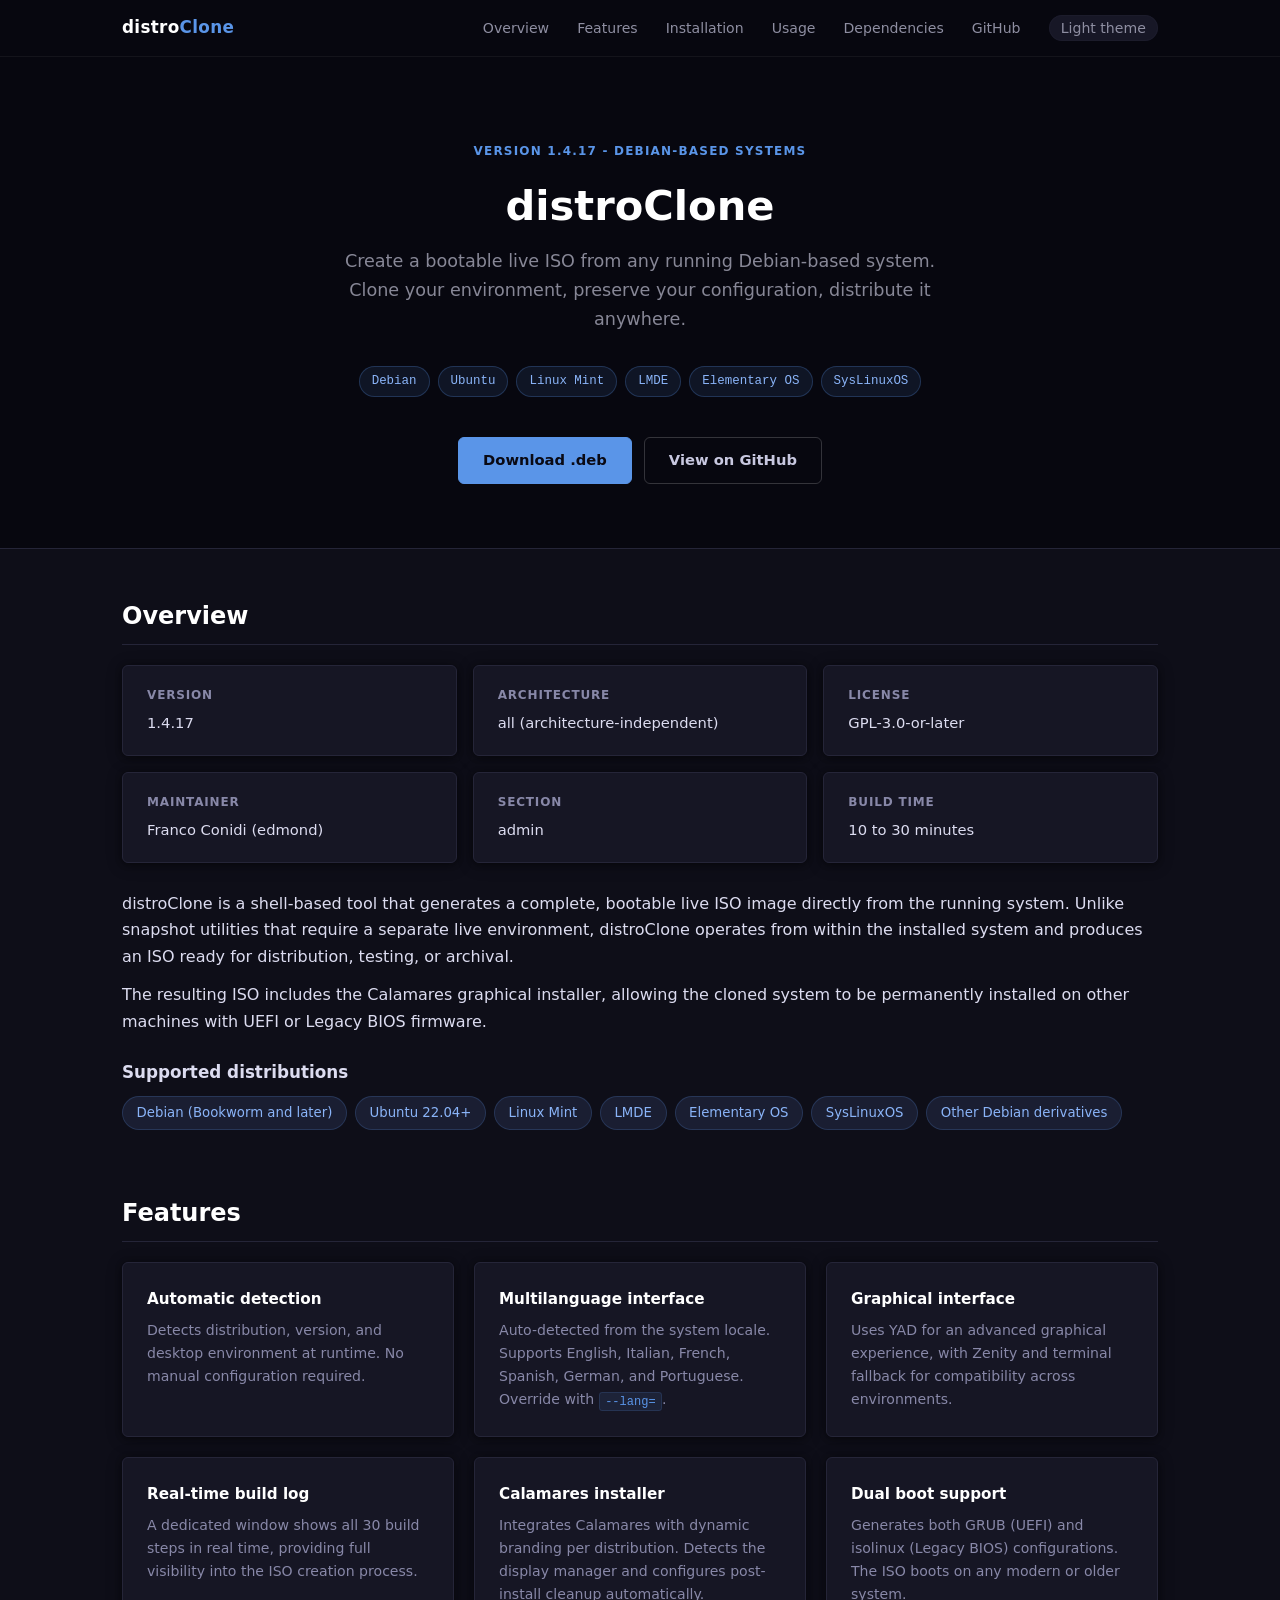
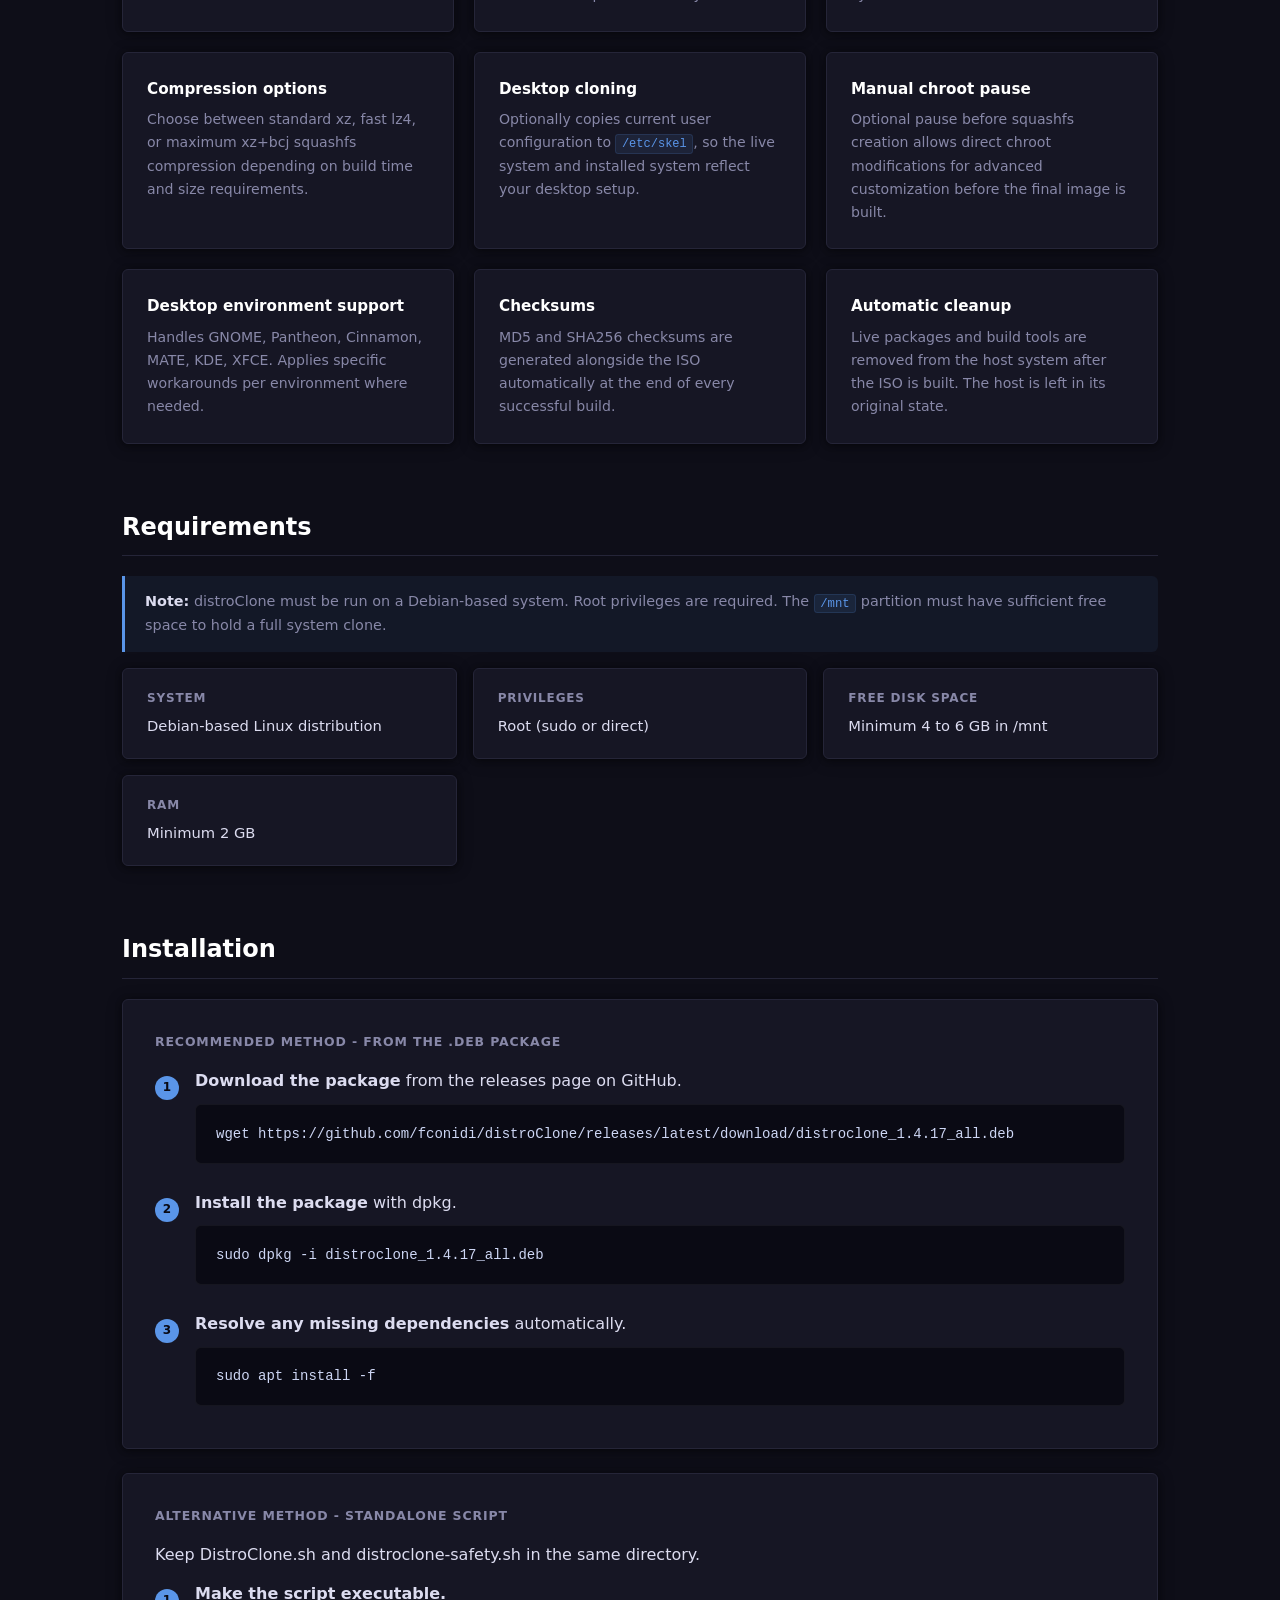
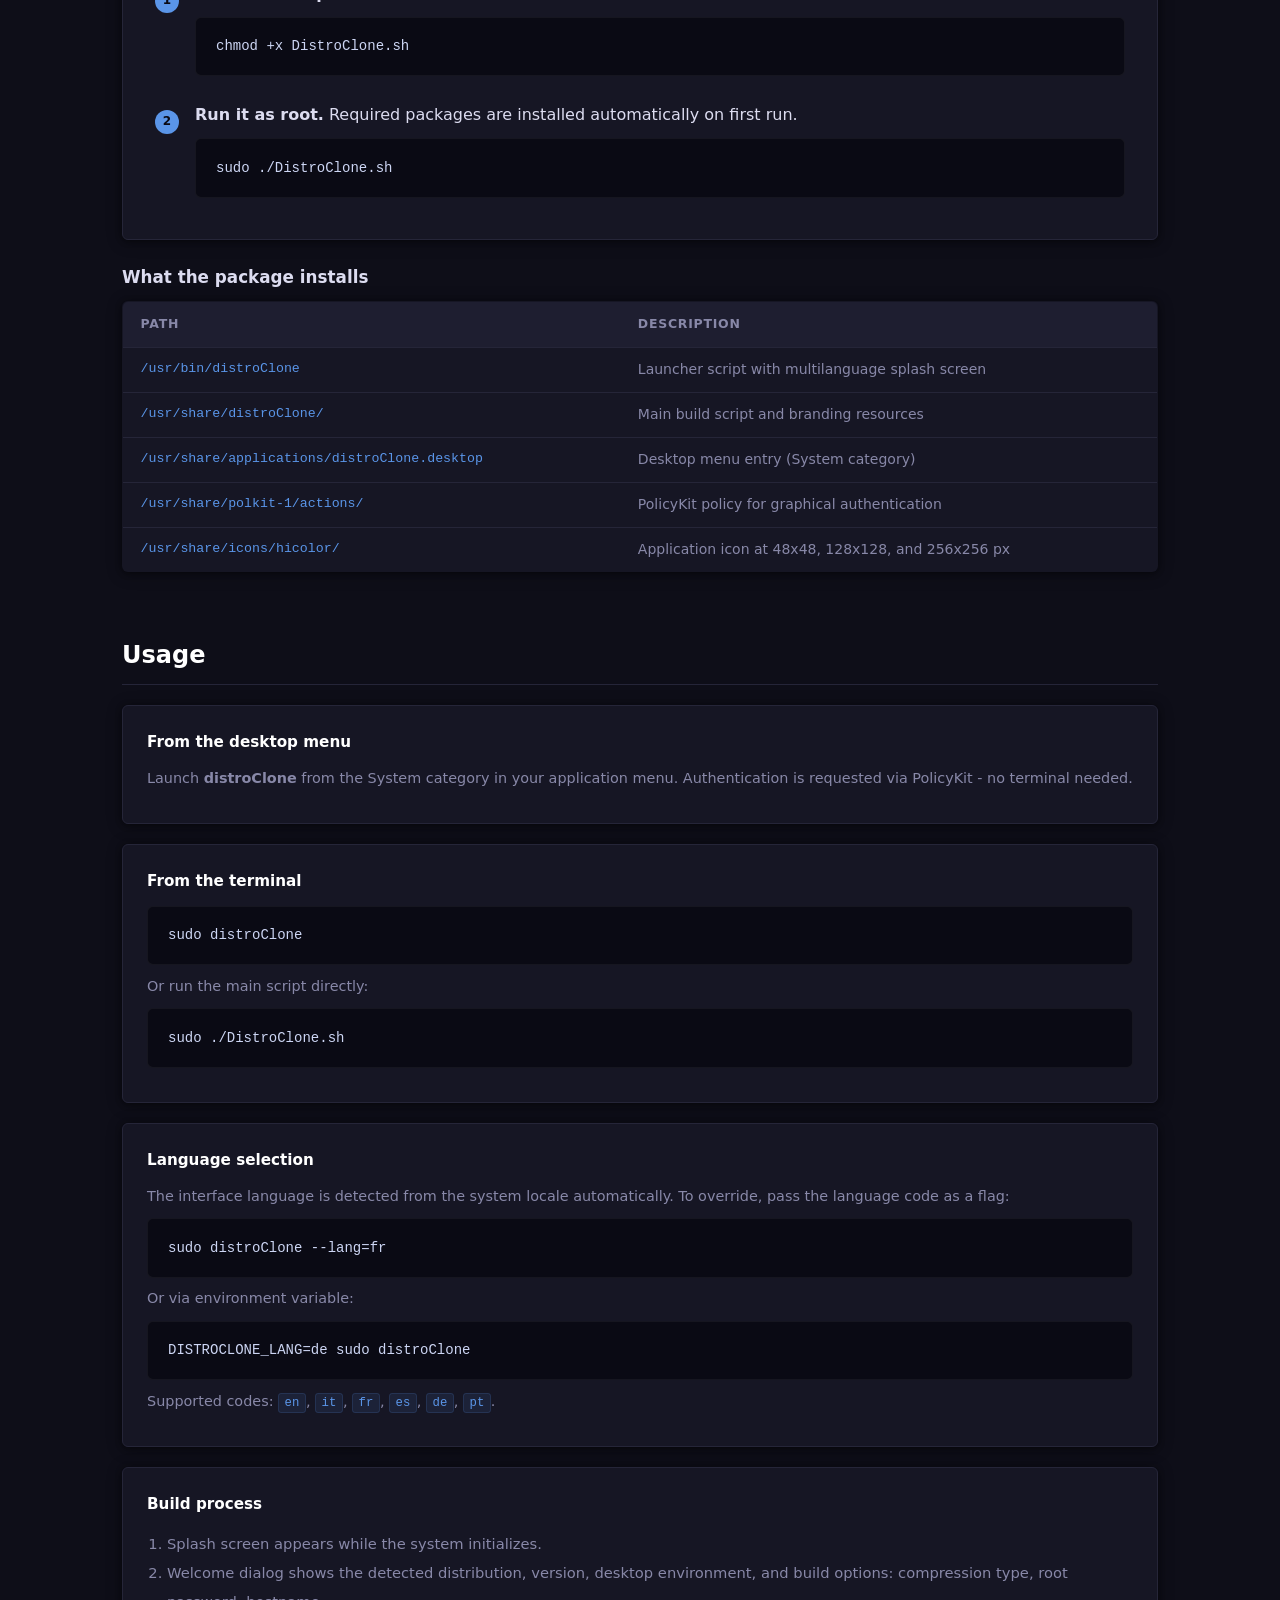
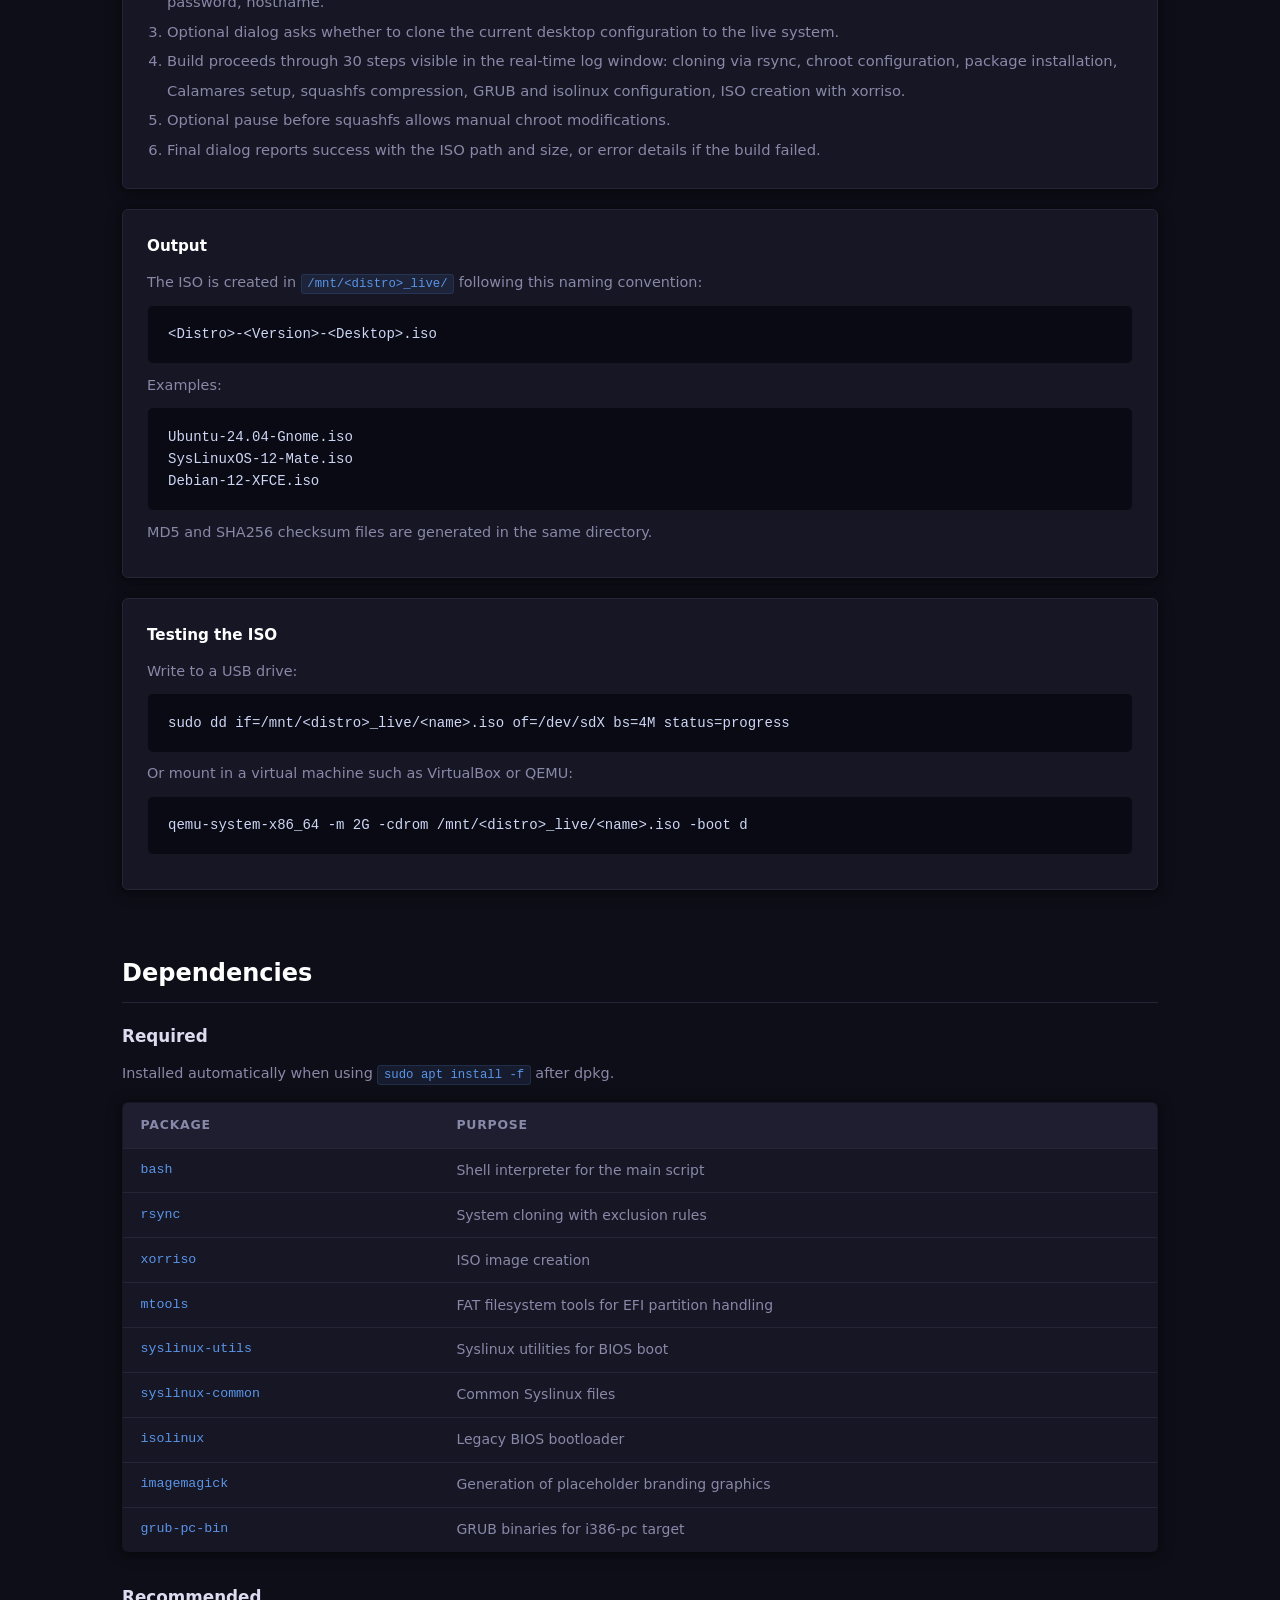
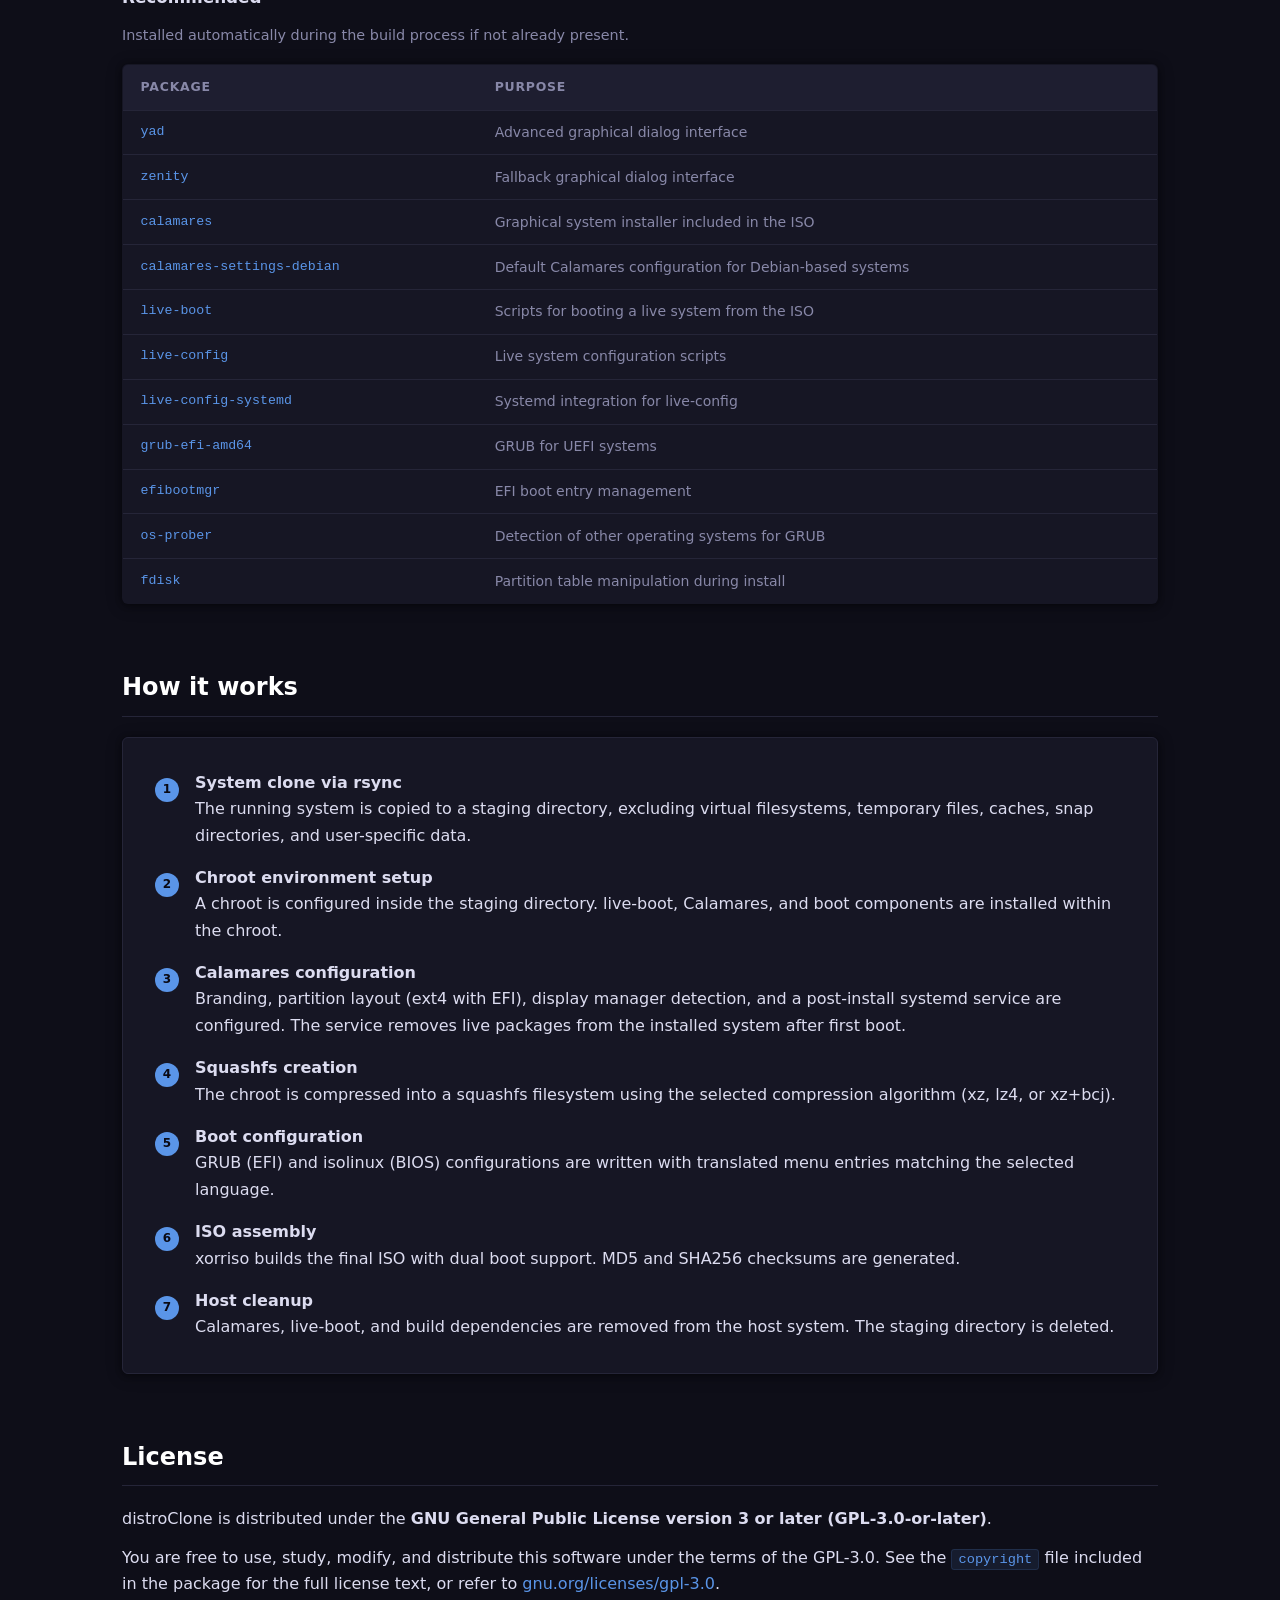
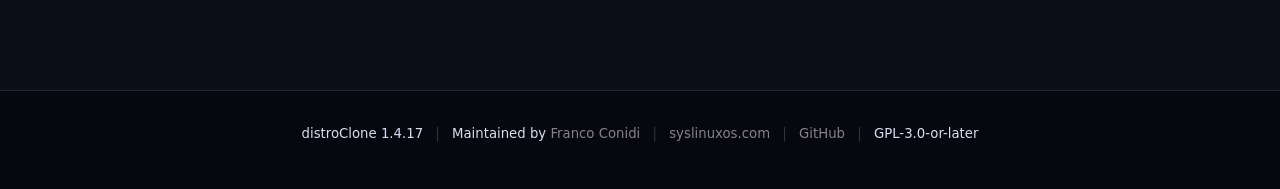
==== commit 87041c0b: "release: distroClone 1.4.17" ====
--- a/docs/dark.html
+++ b/docs/dark.html
@@ -28,7 +28,7 @@
 <!-- ─── HERO ────────────────────────────────────────────── -->
 <header class="hero">
     <div class="hero-inner">
-        <span class="hero-label">Version 1.4.16 - Debian-based systems</span>
+        <span class="hero-label">Version 1.4.17 - Debian-based systems</span>
         <h1>distroClone</h1>
         <p>
             Create a bootable live ISO from any running Debian-based system.
@@ -59,7 +59,7 @@
         <div class="info-grid" style="margin-bottom: 1.75rem;">
             <div class="info-card">
                 <div class="label">Version</div>
-                <div class="value">1.4.16</div>
+                <div class="value">1.4.17</div>
             </div>
             <div class="info-card">
                 <div class="label">Architecture</div>
@@ -197,13 +197,13 @@
                 <li>
                     <div>
                         <strong>Download the package</strong> from the releases page on GitHub.
-                        <pre>wget https://github.com/fconidi/distroClone/releases/latest/download/distroclone_1.4.16_all.deb</pre>
+                        <pre>wget https://github.com/fconidi/distroClone/releases/latest/download/distroclone_1.4.17_all.deb</pre>
                     </div>
                 </li>
                 <li>
                     <div>
                         <strong>Install the package</strong> with dpkg.
-                        <pre>sudo dpkg -i distroclone_1.4.16_all.deb</pre>
+                        <pre>sudo dpkg -i distroclone_1.4.17_all.deb</pre>
                     </div>
                 </li>
                 <li>
@@ -505,7 +505,7 @@
 <!-- ─── FOOTER ───────────────────────────────────────────── -->
 <footer>
     <p>
-        distroClone 1.4.16
+        distroClone 1.4.17
         <span class="footer-sep">|</span>
         Maintained by <a href="https://francoconidi.it" target="_blank" rel="noopener">Franco Conidi</a>
         <span class="footer-sep">|</span>
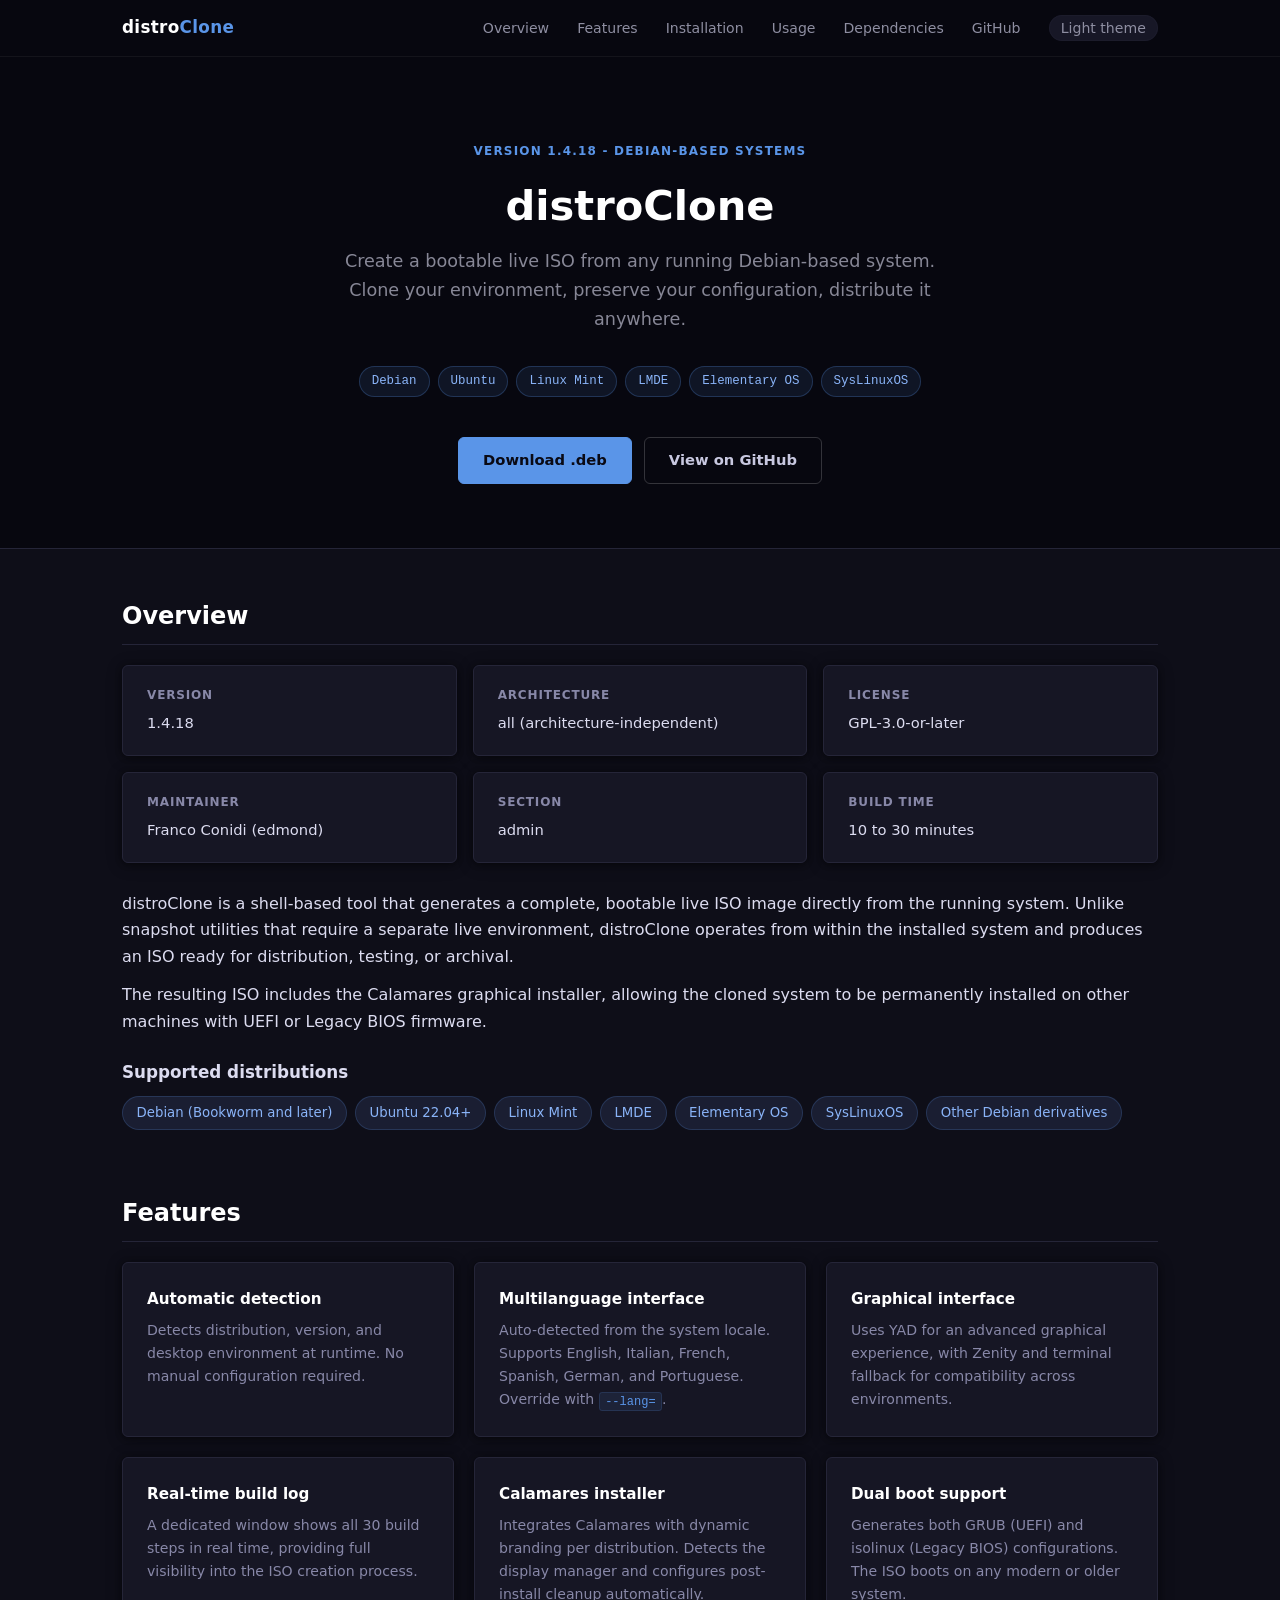
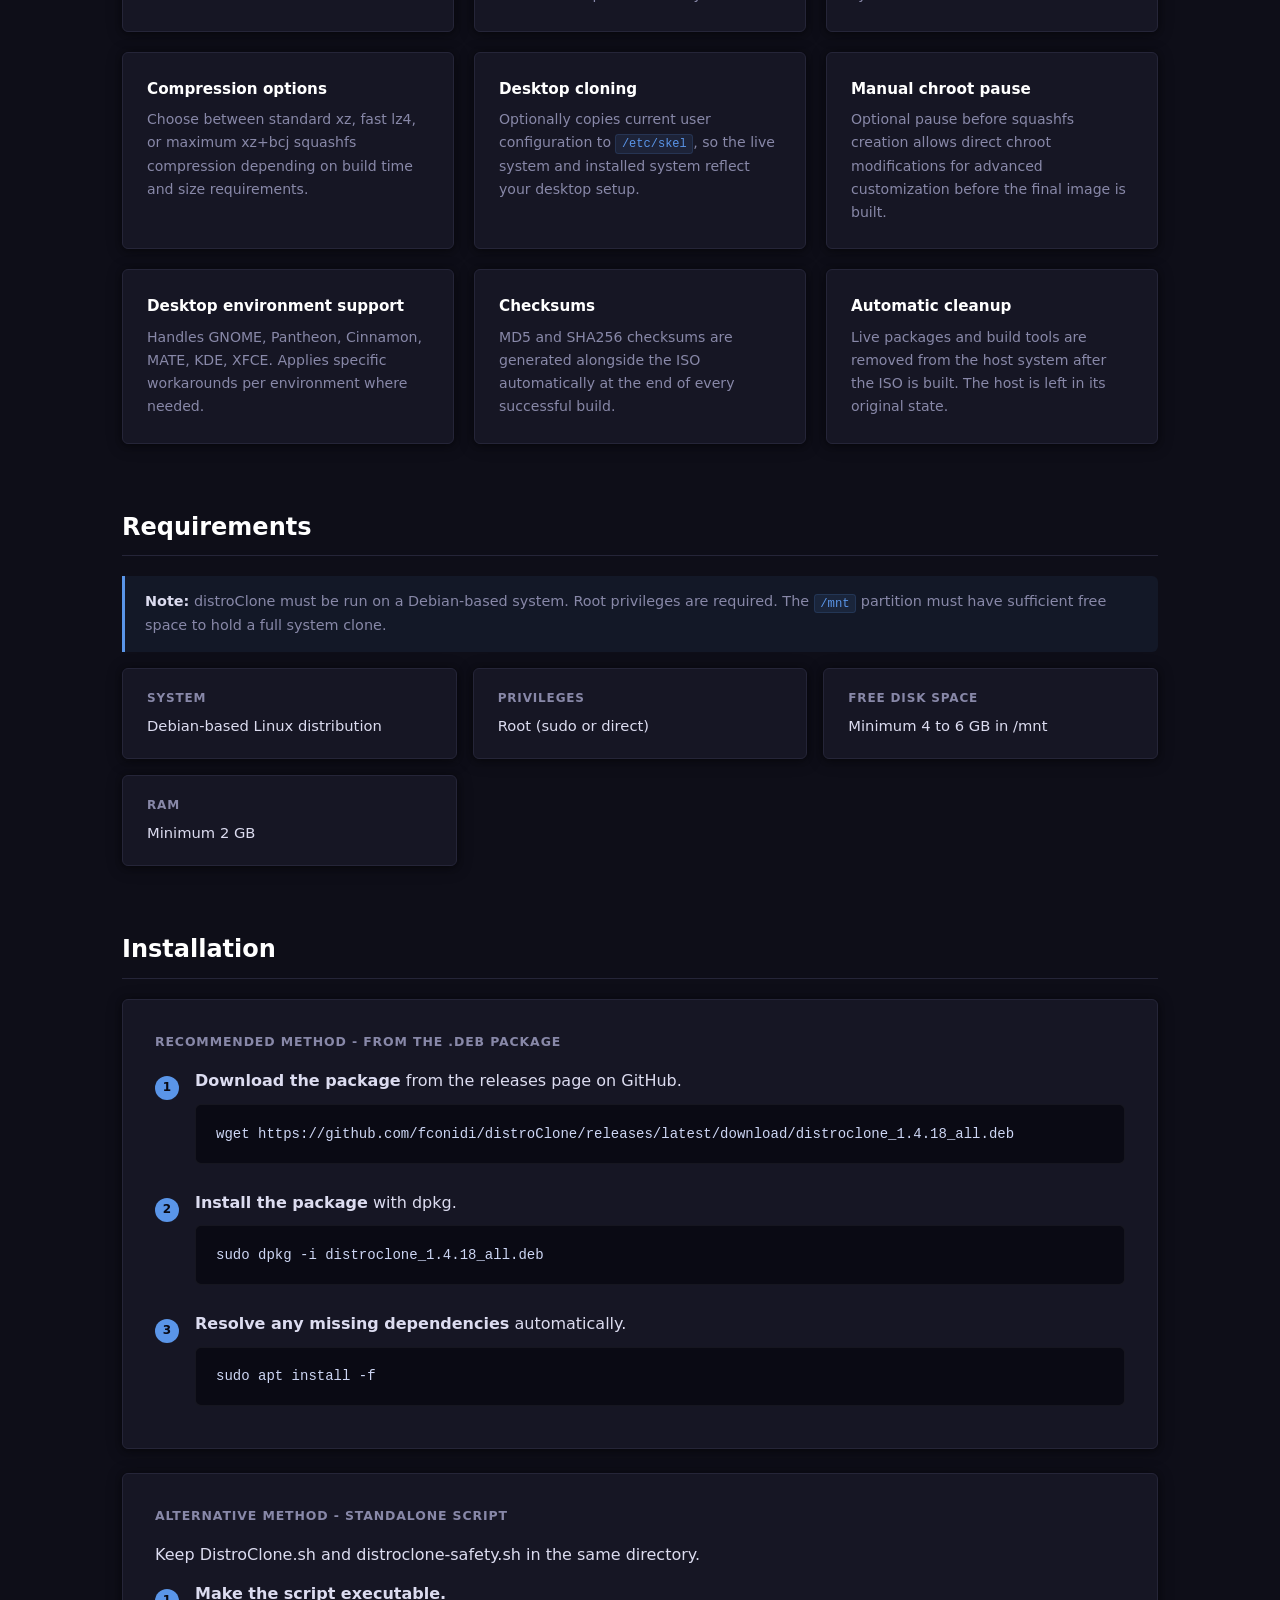
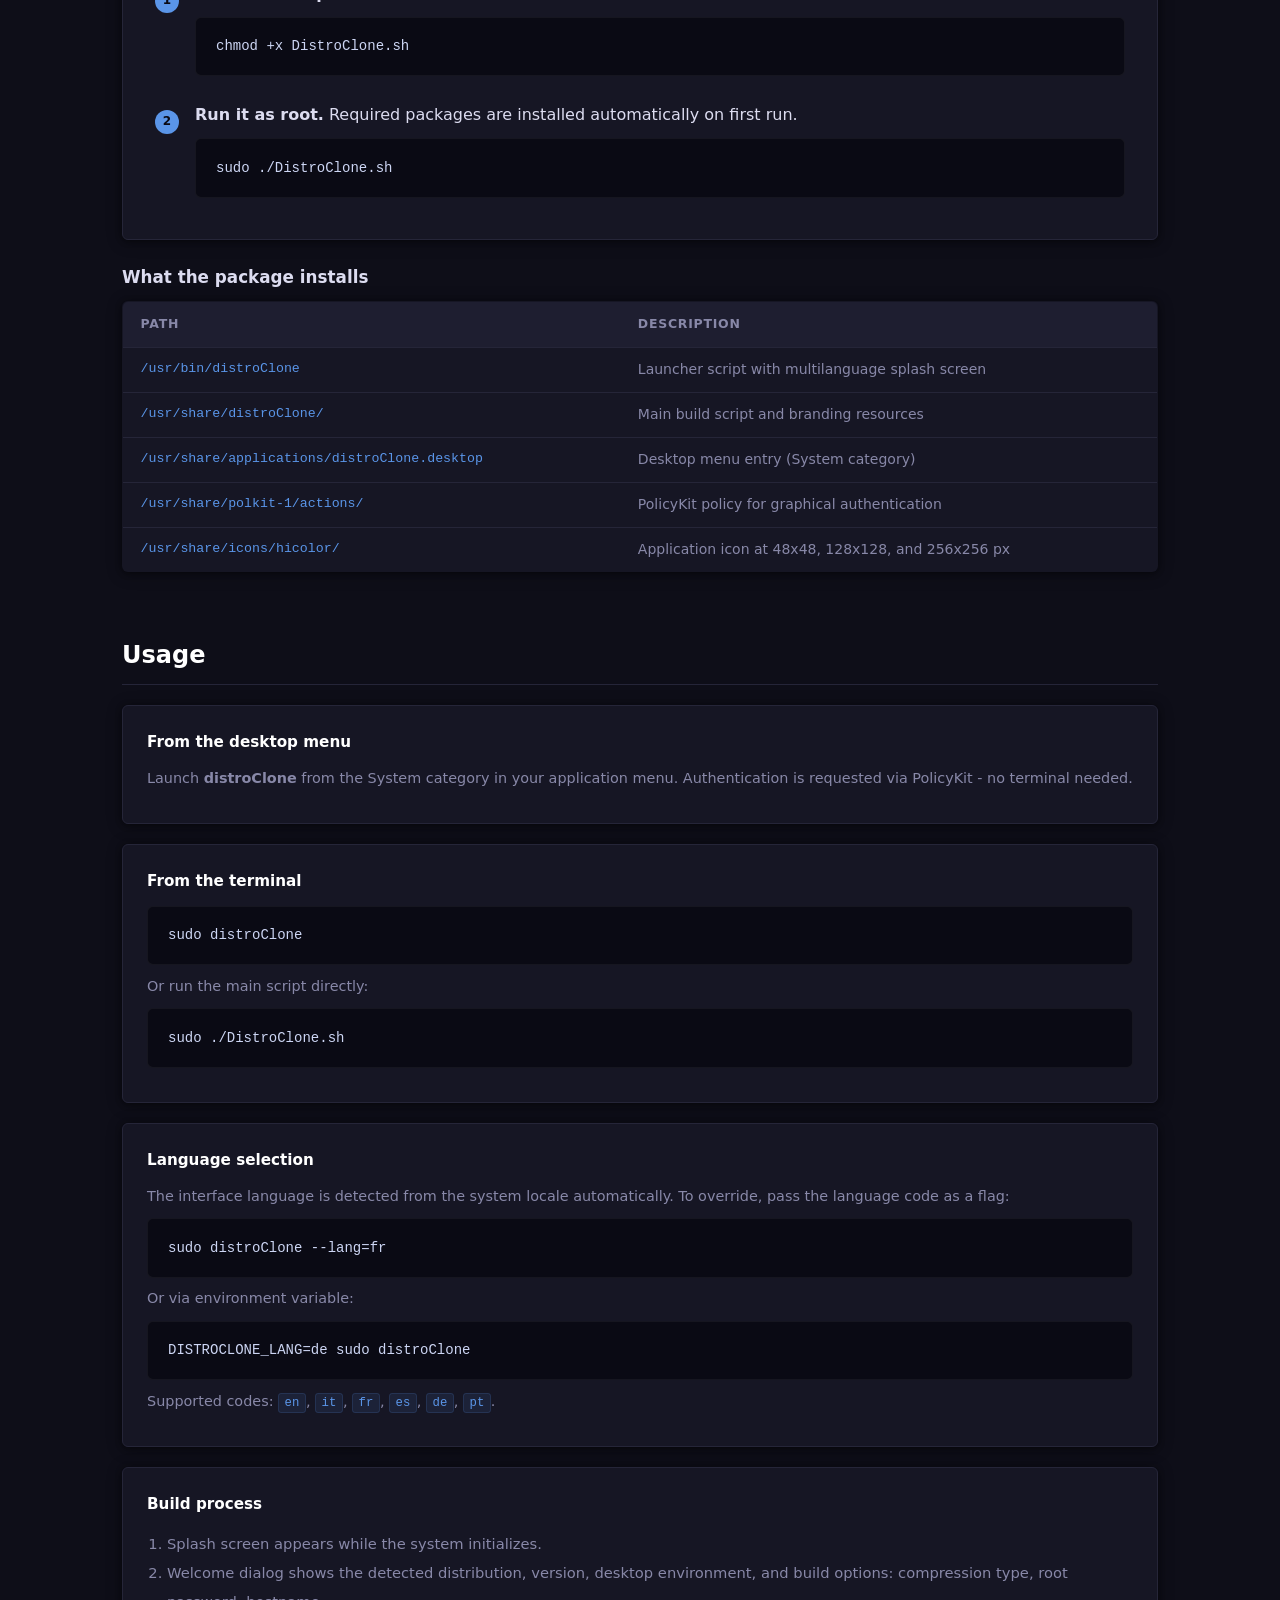
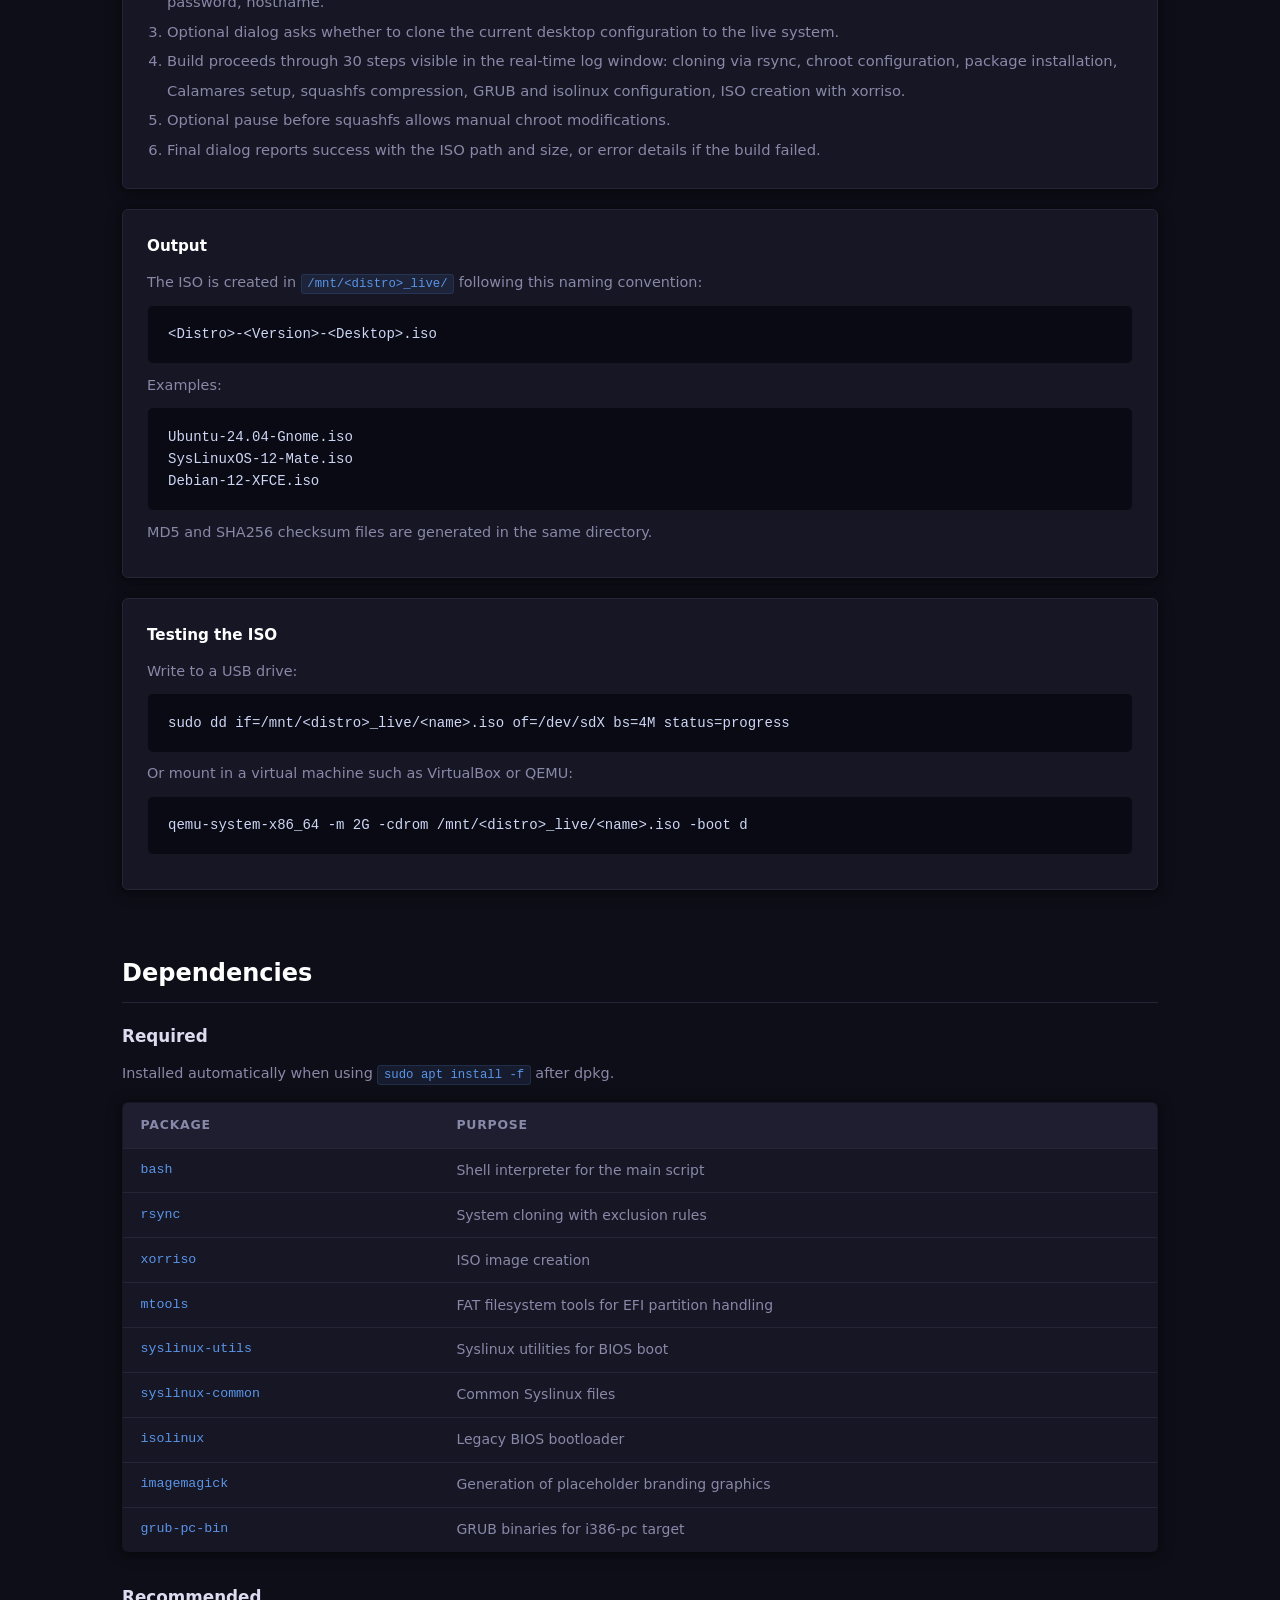
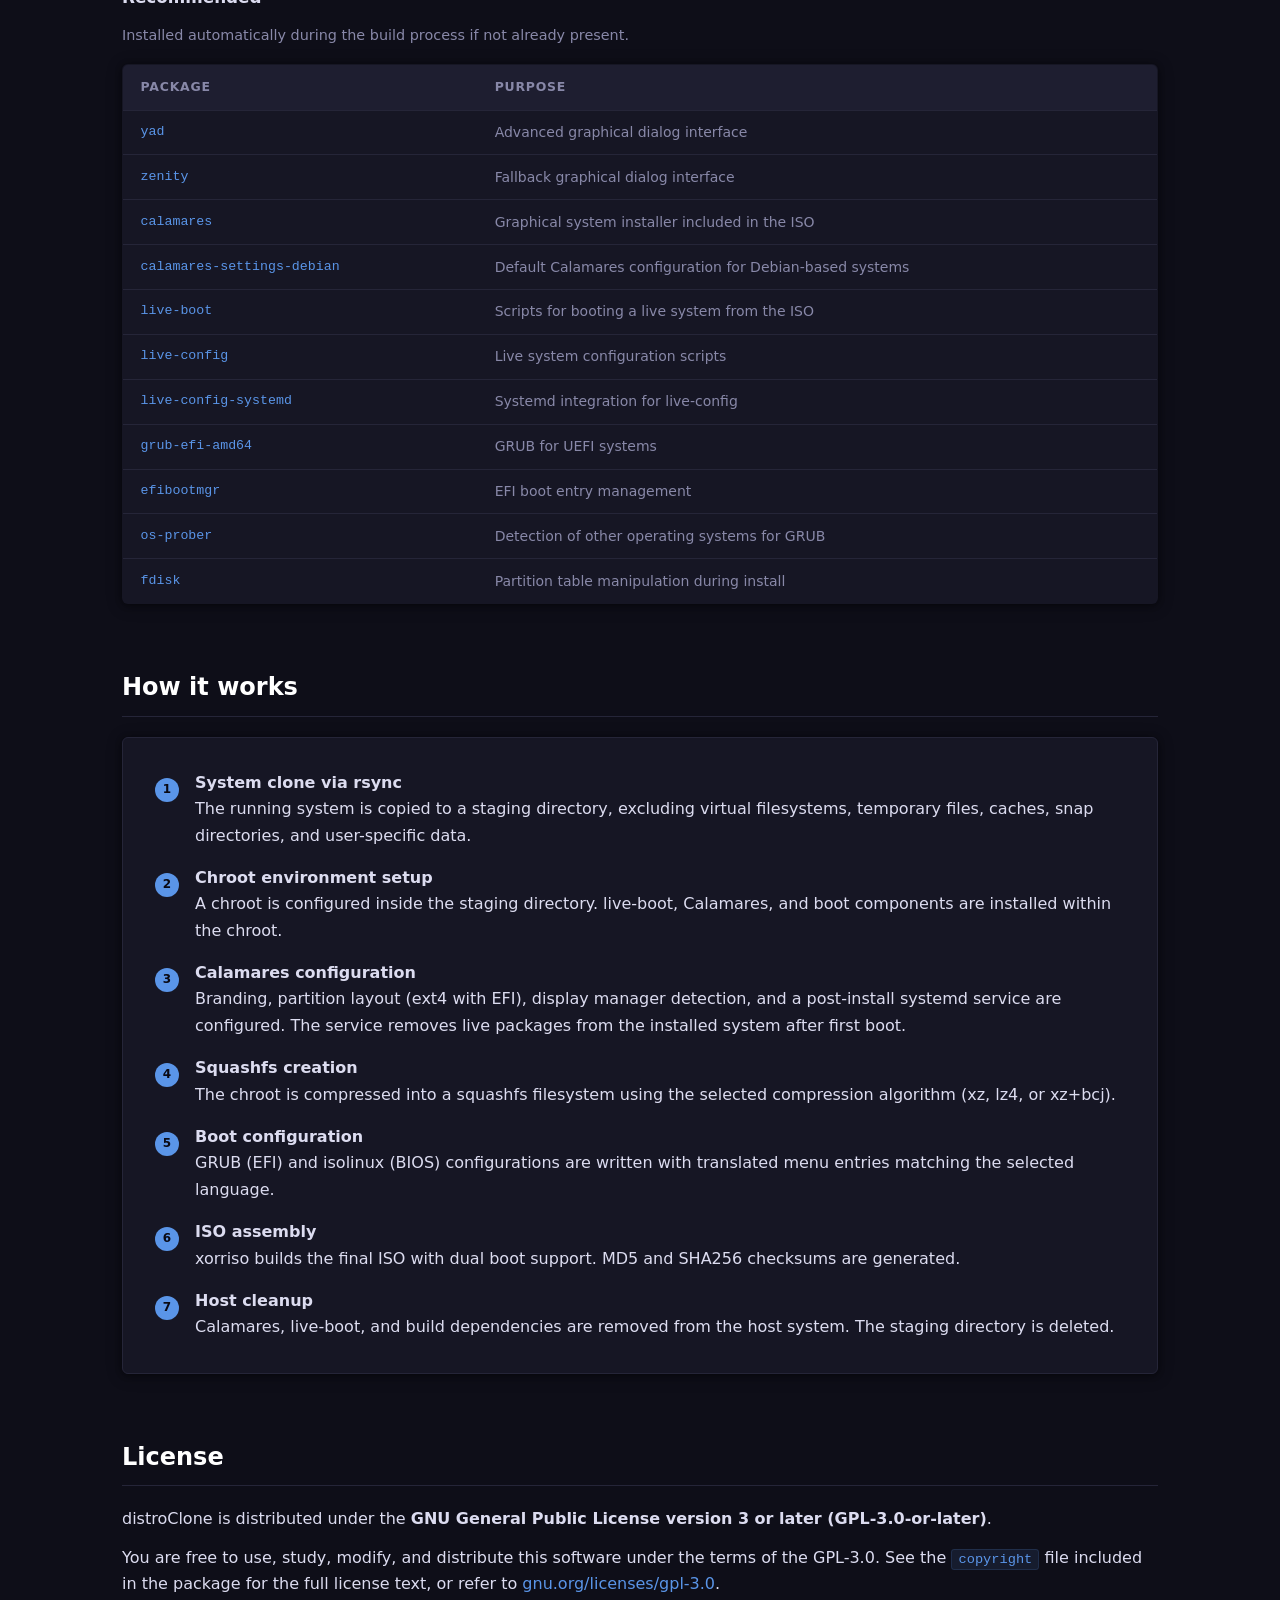
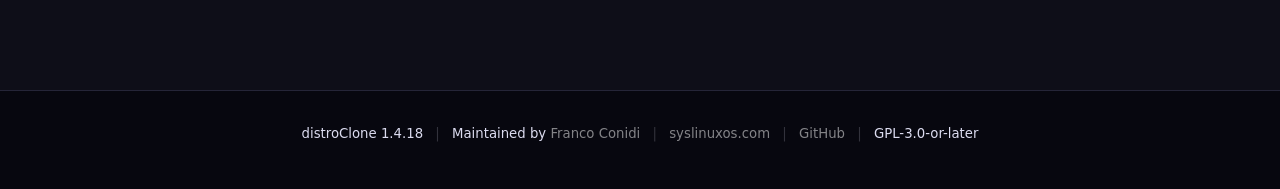
==== commit 640f2303: "distroClone 1.4.18: keep Samba enabled in the clone, drop legacy service cleanup" ====
--- a/docs/dark.html
+++ b/docs/dark.html
@@ -28,7 +28,7 @@
 <!-- ─── HERO ────────────────────────────────────────────── -->
 <header class="hero">
     <div class="hero-inner">
-        <span class="hero-label">Version 1.4.17 - Debian-based systems</span>
+        <span class="hero-label">Version 1.4.18 - Debian-based systems</span>
         <h1>distroClone</h1>
         <p>
             Create a bootable live ISO from any running Debian-based system.
@@ -59,7 +59,7 @@
         <div class="info-grid" style="margin-bottom: 1.75rem;">
             <div class="info-card">
                 <div class="label">Version</div>
-                <div class="value">1.4.17</div>
+                <div class="value">1.4.18</div>
             </div>
             <div class="info-card">
                 <div class="label">Architecture</div>
@@ -197,13 +197,13 @@
                 <li>
                     <div>
                         <strong>Download the package</strong> from the releases page on GitHub.
-                        <pre>wget https://github.com/fconidi/distroClone/releases/latest/download/distroclone_1.4.17_all.deb</pre>
+                        <pre>wget https://github.com/fconidi/distroClone/releases/latest/download/distroclone_1.4.18_all.deb</pre>
                     </div>
                 </li>
                 <li>
                     <div>
                         <strong>Install the package</strong> with dpkg.
-                        <pre>sudo dpkg -i distroclone_1.4.17_all.deb</pre>
+                        <pre>sudo dpkg -i distroclone_1.4.18_all.deb</pre>
                     </div>
                 </li>
                 <li>
@@ -505,7 +505,7 @@
 <!-- ─── FOOTER ───────────────────────────────────────────── -->
 <footer>
     <p>
-        distroClone 1.4.17
+        distroClone 1.4.18
         <span class="footer-sep">|</span>
         Maintained by <a href="https://francoconidi.it" target="_blank" rel="noopener">Franco Conidi</a>
         <span class="footer-sep">|</span>
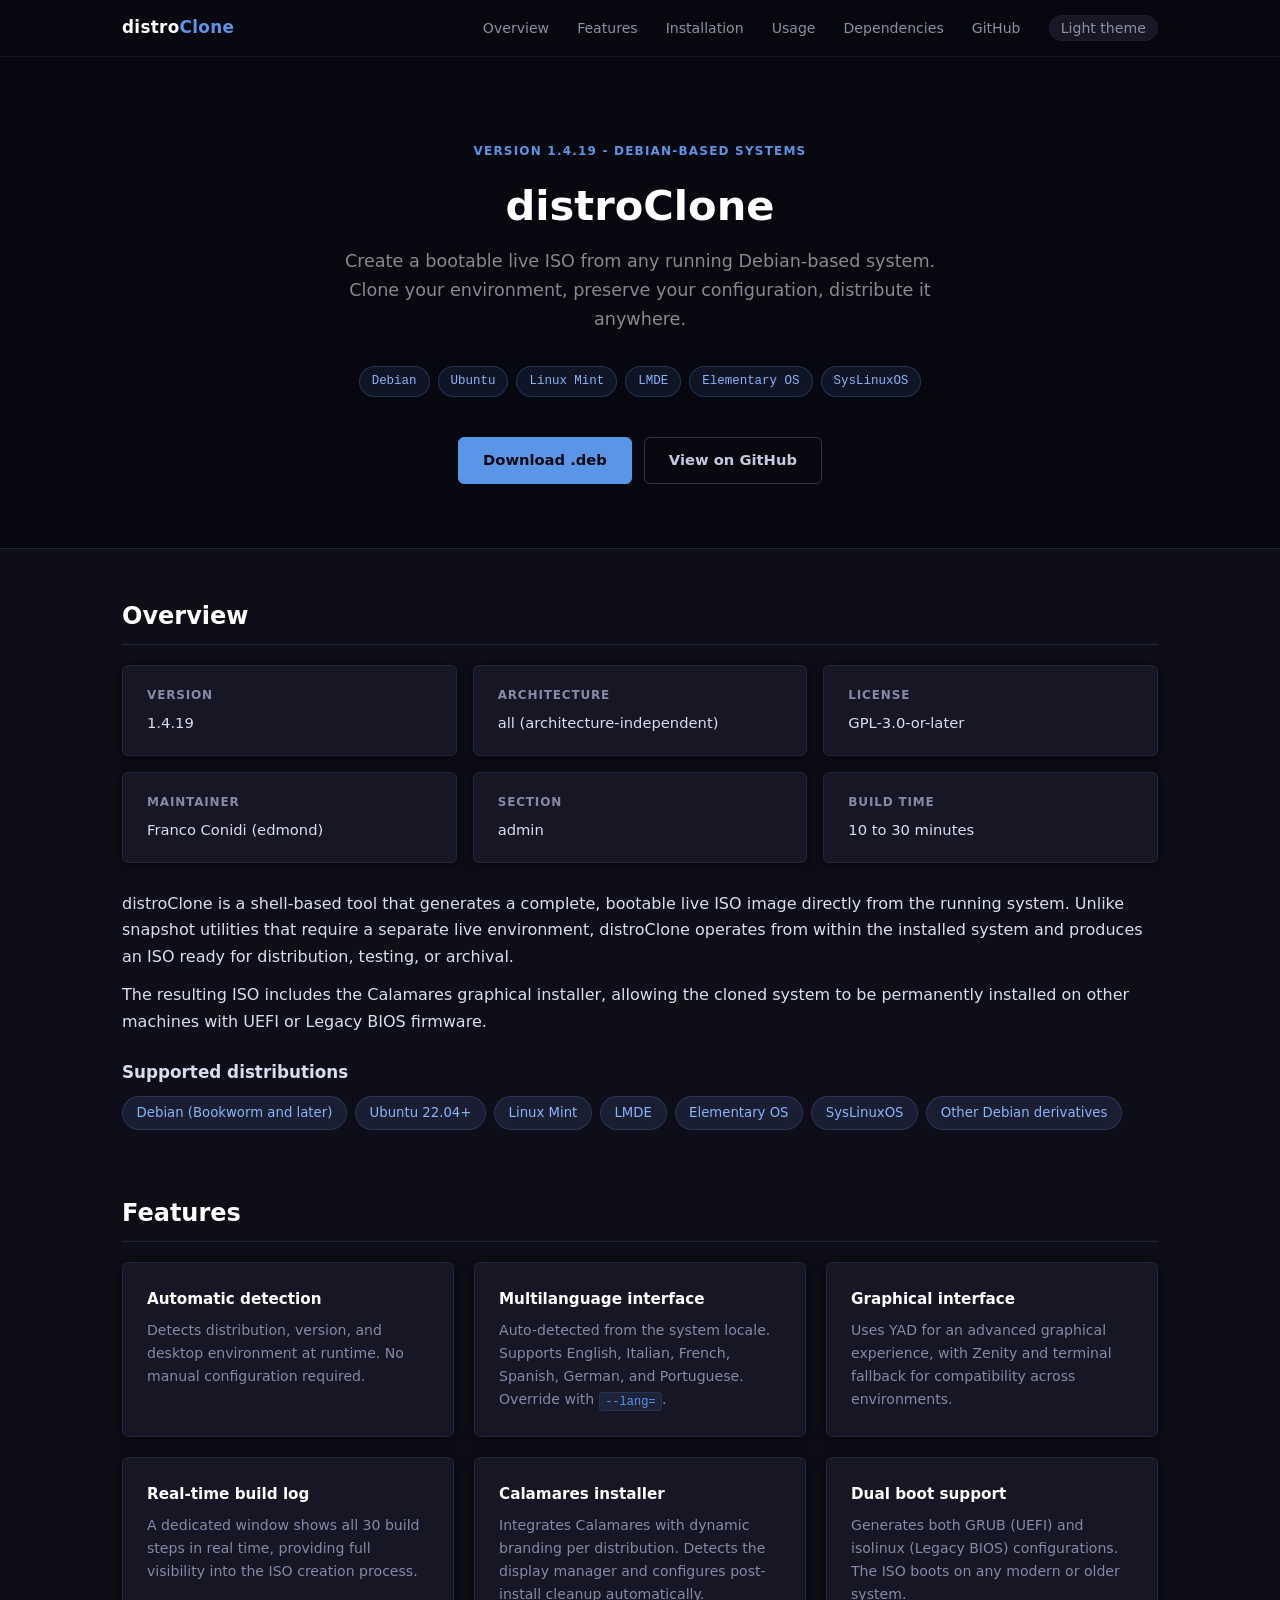
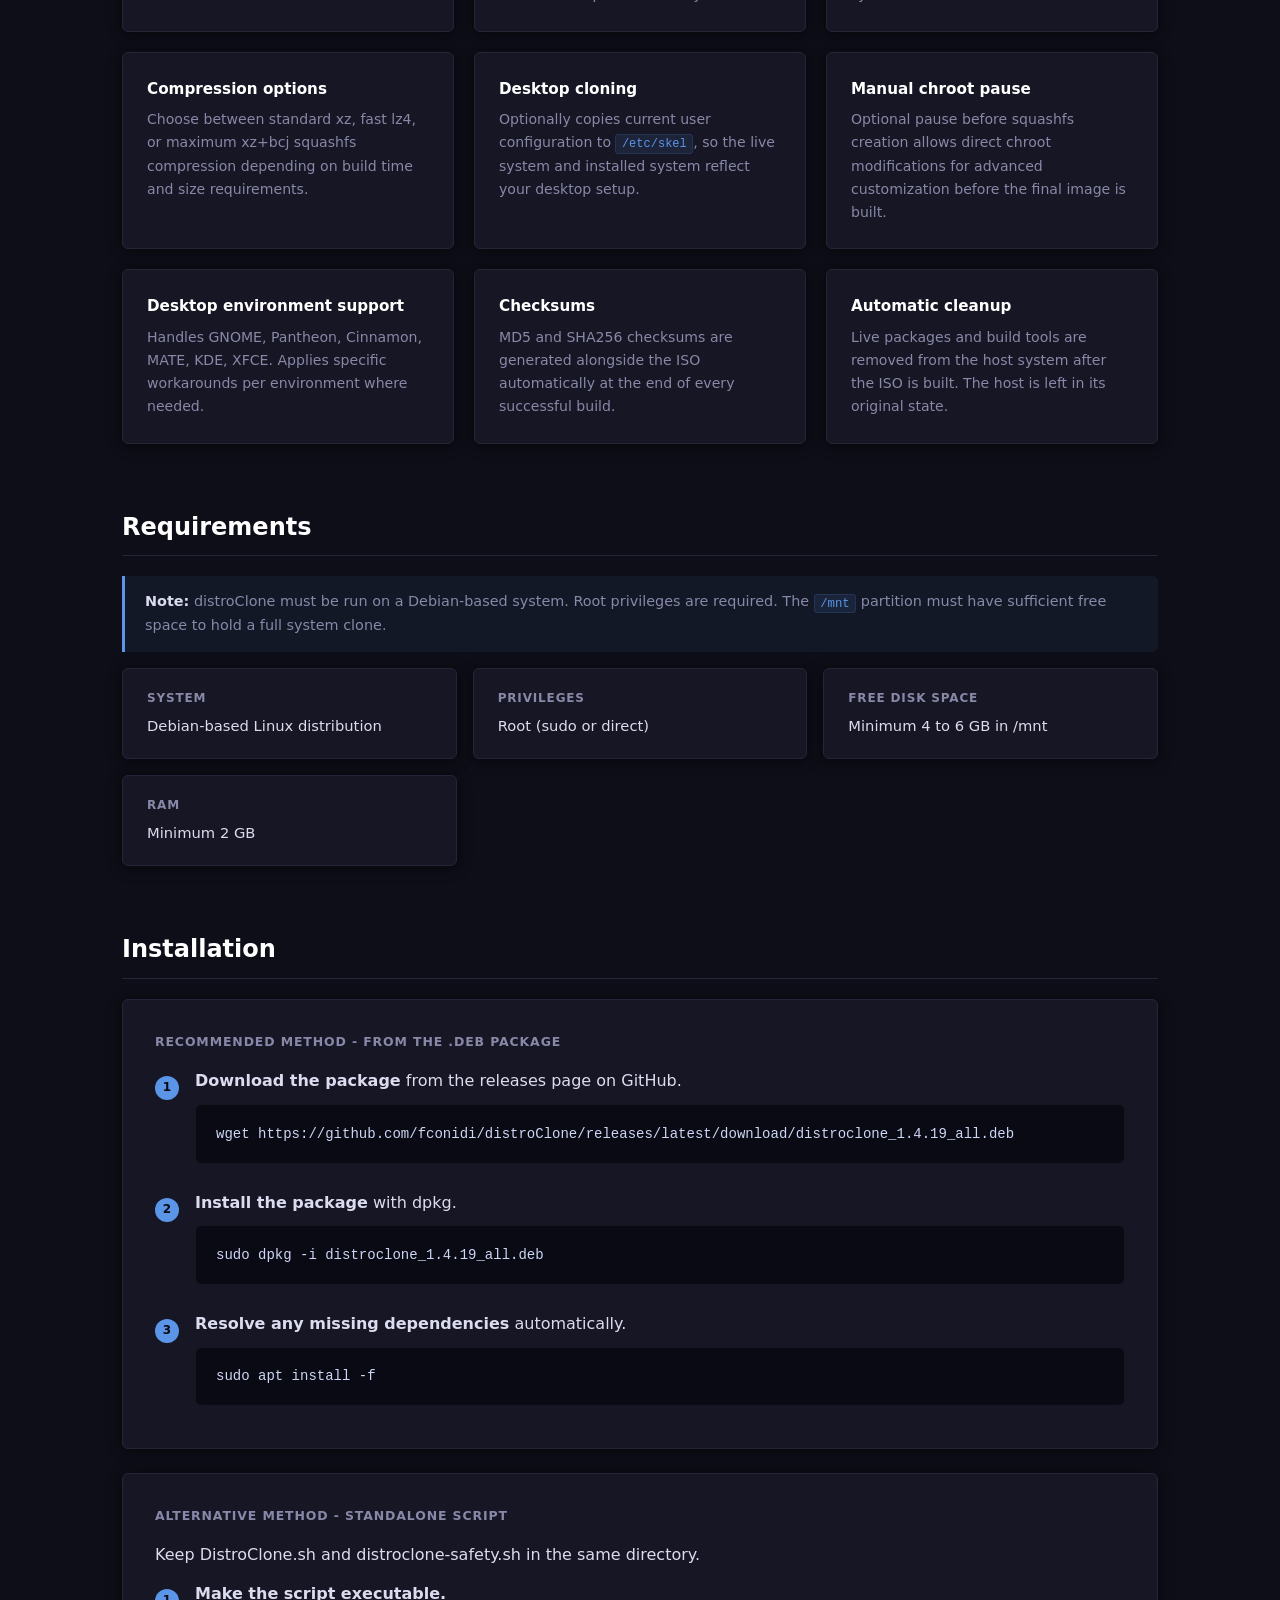
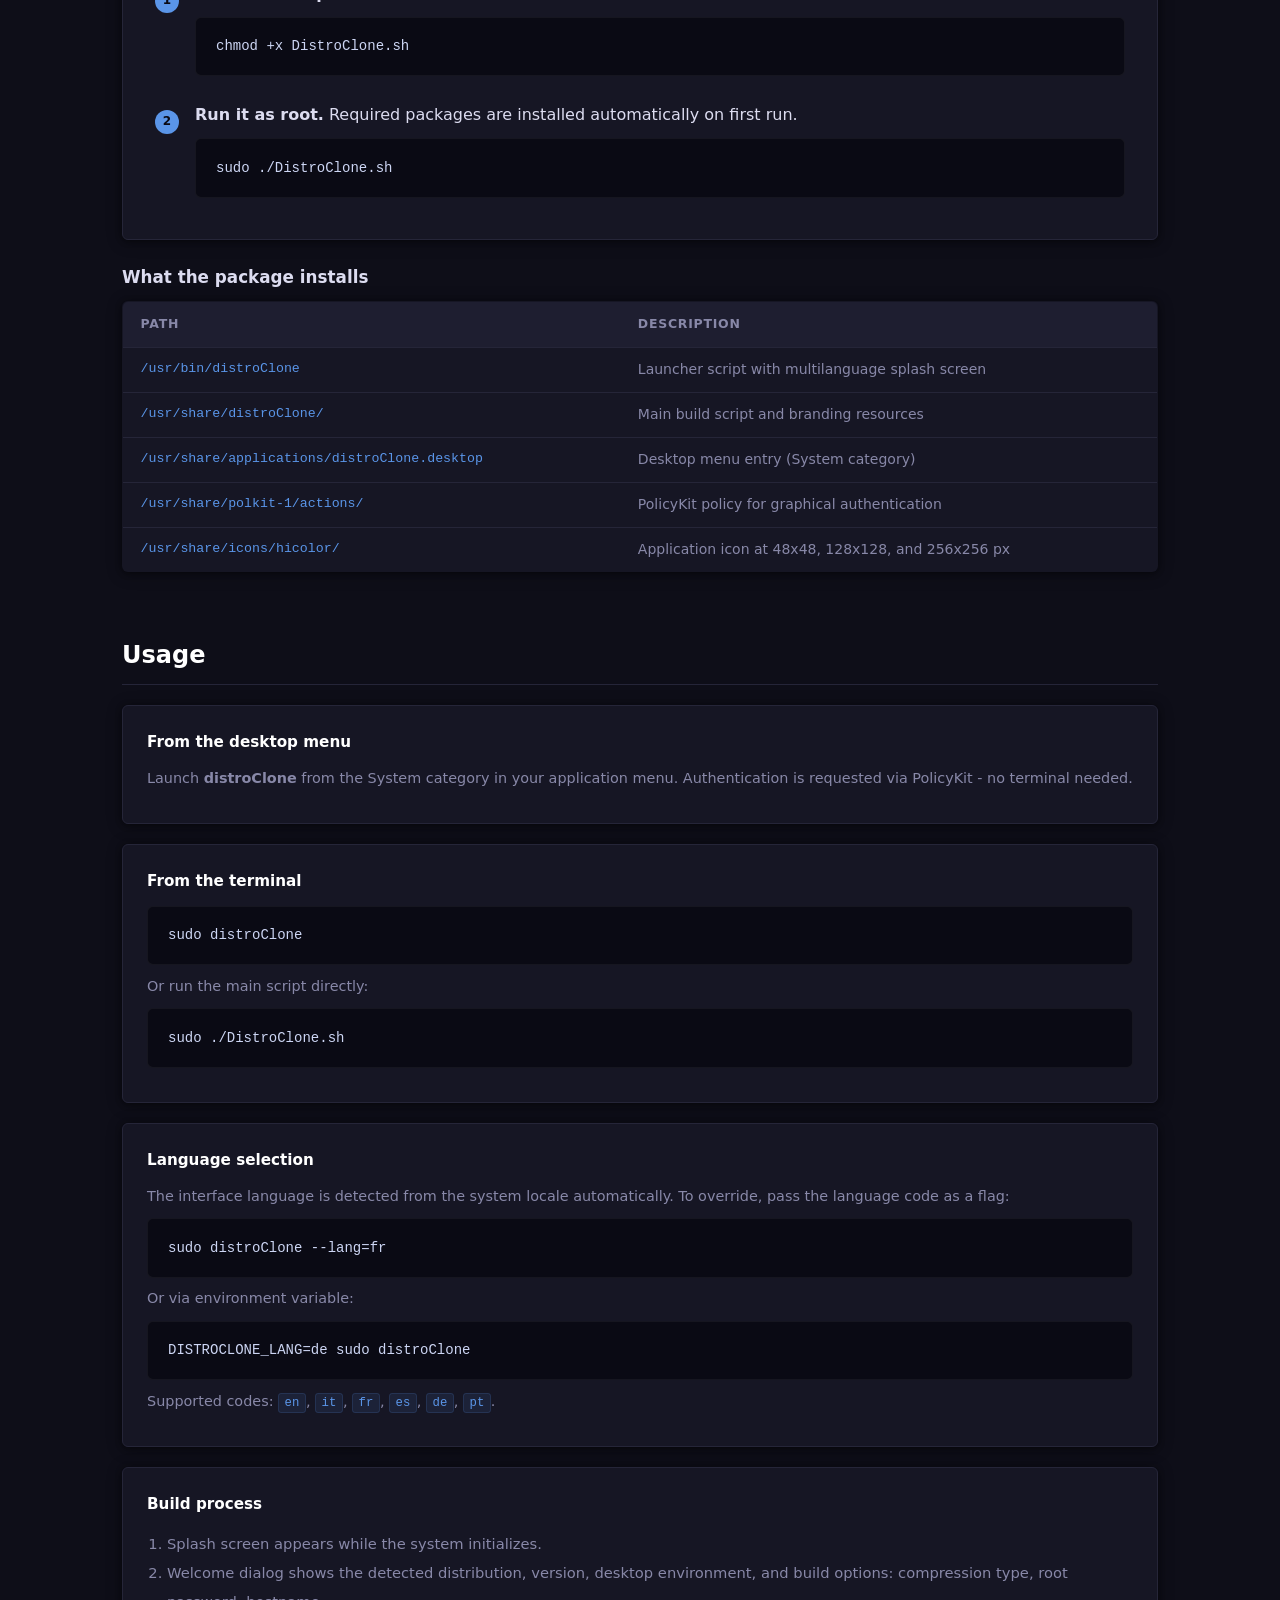
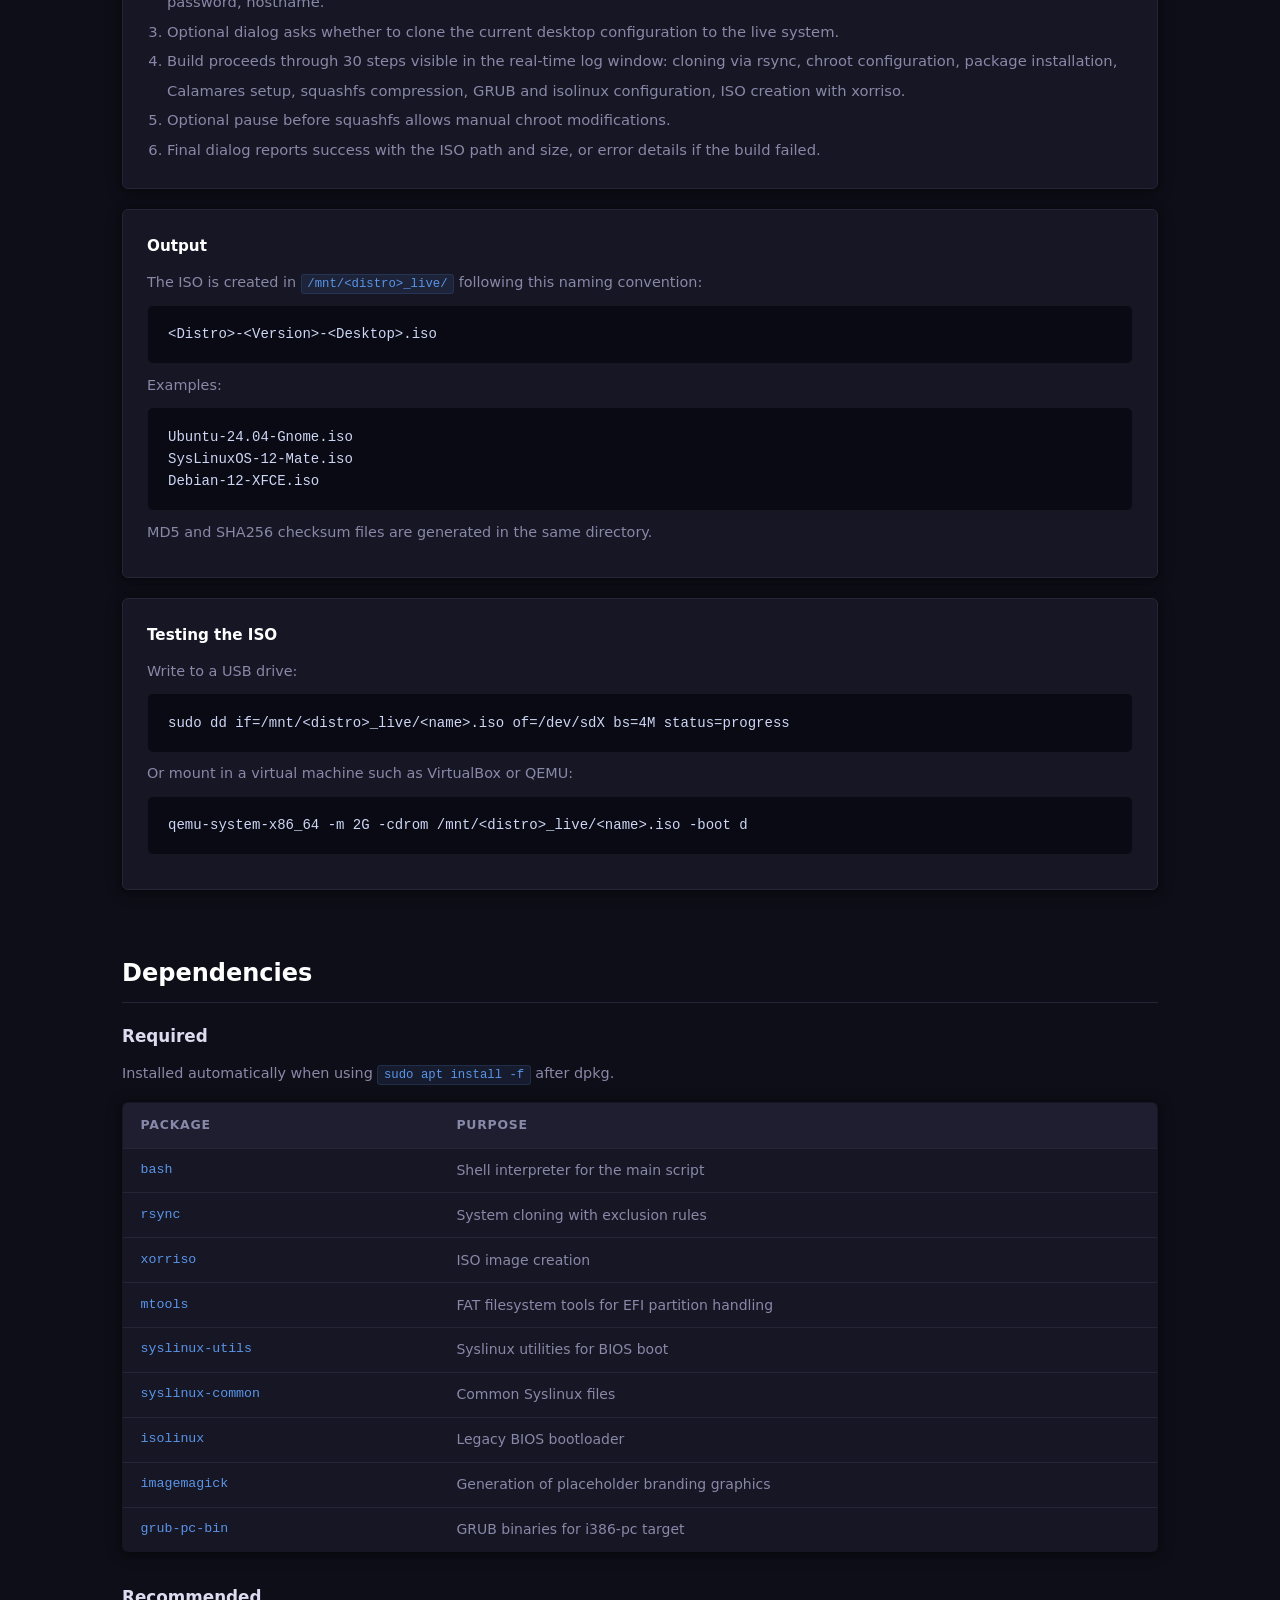
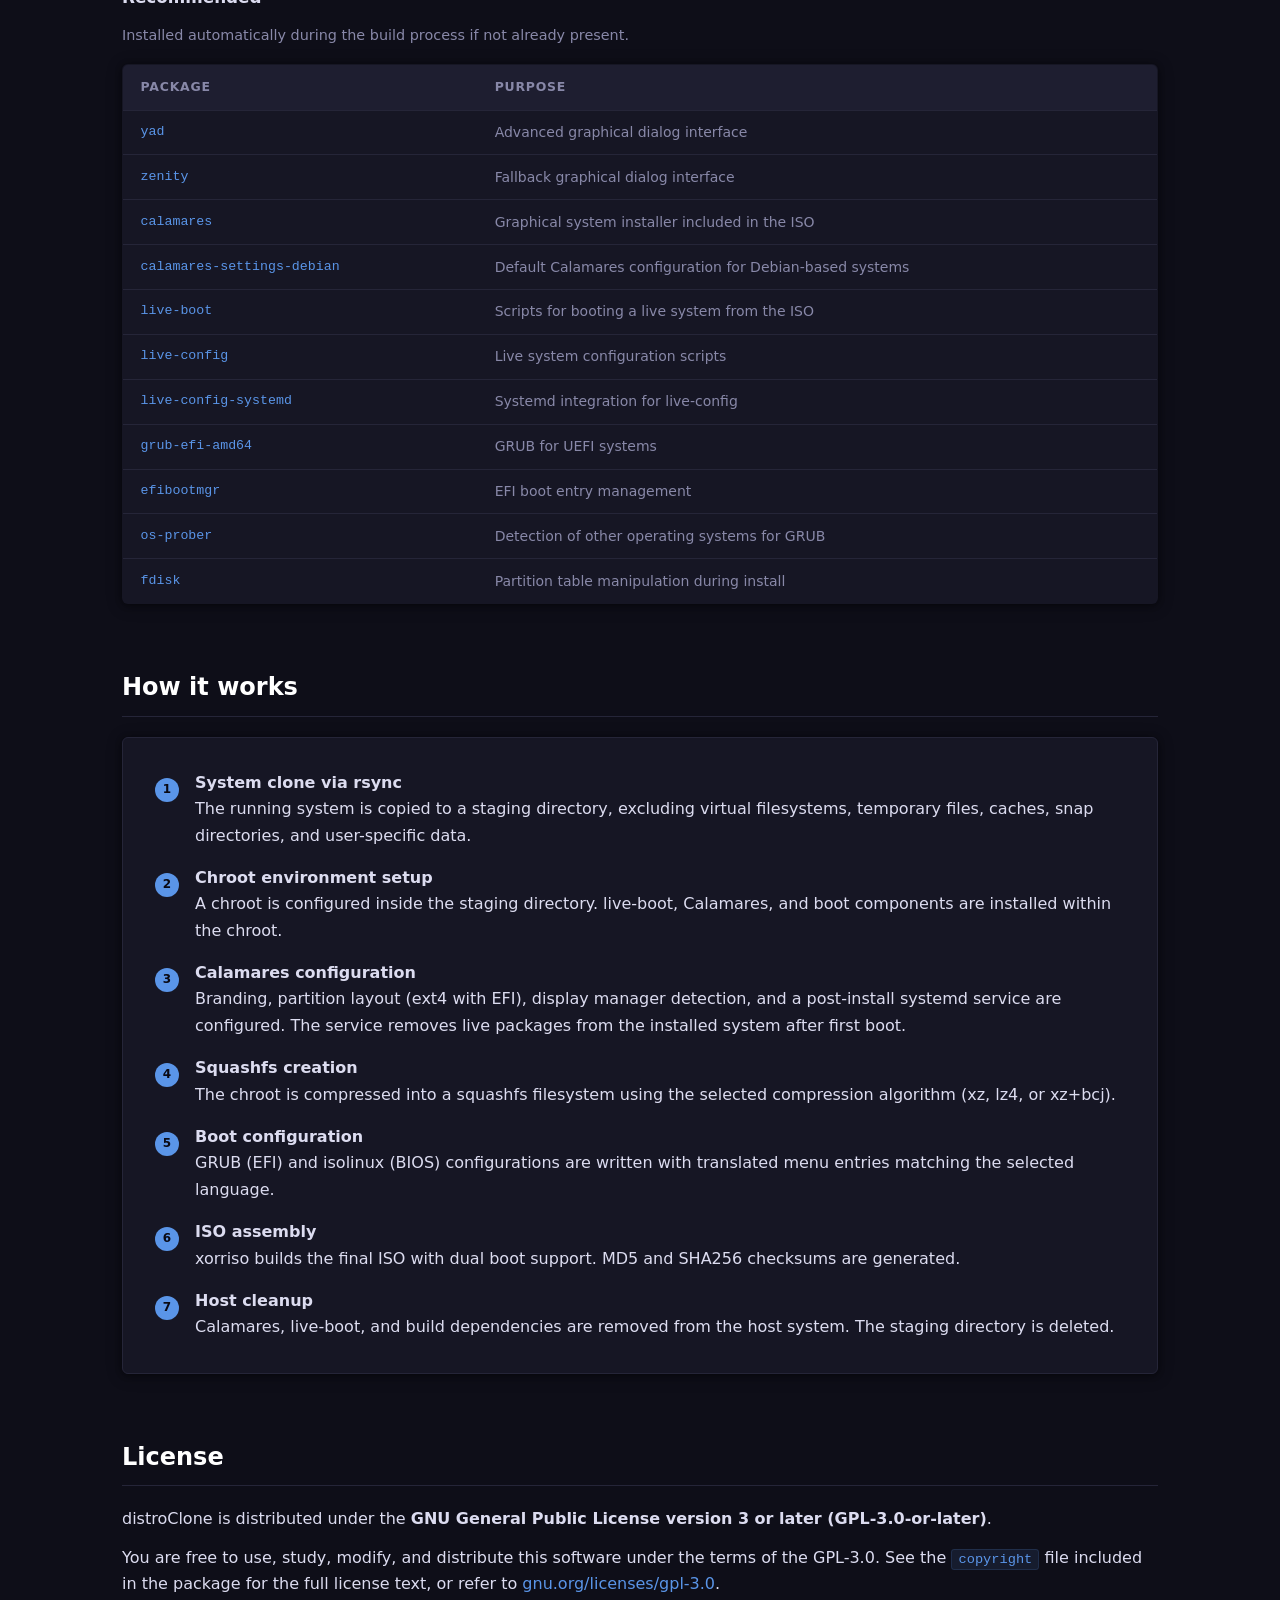
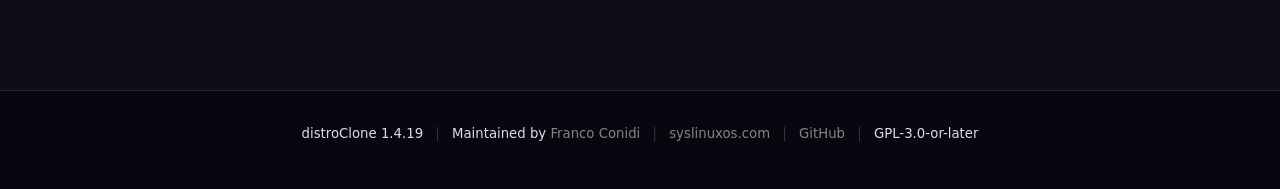
==== commit 1635d64a: "distroClone 1.4.19: keep /usr/share/doc in the generated ISO" ====
--- a/docs/dark.html
+++ b/docs/dark.html
@@ -28,7 +28,7 @@
 <!-- ─── HERO ────────────────────────────────────────────── -->
 <header class="hero">
     <div class="hero-inner">
-        <span class="hero-label">Version 1.4.18 - Debian-based systems</span>
+        <span class="hero-label">Version 1.4.19 - Debian-based systems</span>
         <h1>distroClone</h1>
         <p>
             Create a bootable live ISO from any running Debian-based system.
@@ -59,7 +59,7 @@
         <div class="info-grid" style="margin-bottom: 1.75rem;">
             <div class="info-card">
                 <div class="label">Version</div>
-                <div class="value">1.4.18</div>
+                <div class="value">1.4.19</div>
             </div>
             <div class="info-card">
                 <div class="label">Architecture</div>
@@ -197,13 +197,13 @@
                 <li>
                     <div>
                         <strong>Download the package</strong> from the releases page on GitHub.
-                        <pre>wget https://github.com/fconidi/distroClone/releases/latest/download/distroclone_1.4.18_all.deb</pre>
+                        <pre>wget https://github.com/fconidi/distroClone/releases/latest/download/distroclone_1.4.19_all.deb</pre>
                     </div>
                 </li>
                 <li>
                     <div>
                         <strong>Install the package</strong> with dpkg.
-                        <pre>sudo dpkg -i distroclone_1.4.18_all.deb</pre>
+                        <pre>sudo dpkg -i distroclone_1.4.19_all.deb</pre>
                     </div>
                 </li>
                 <li>
@@ -505,7 +505,7 @@
 <!-- ─── FOOTER ───────────────────────────────────────────── -->
 <footer>
     <p>
-        distroClone 1.4.18
+        distroClone 1.4.19
         <span class="footer-sep">|</span>
         Maintained by <a href="https://francoconidi.it" target="_blank" rel="noopener">Franco Conidi</a>
         <span class="footer-sep">|</span>
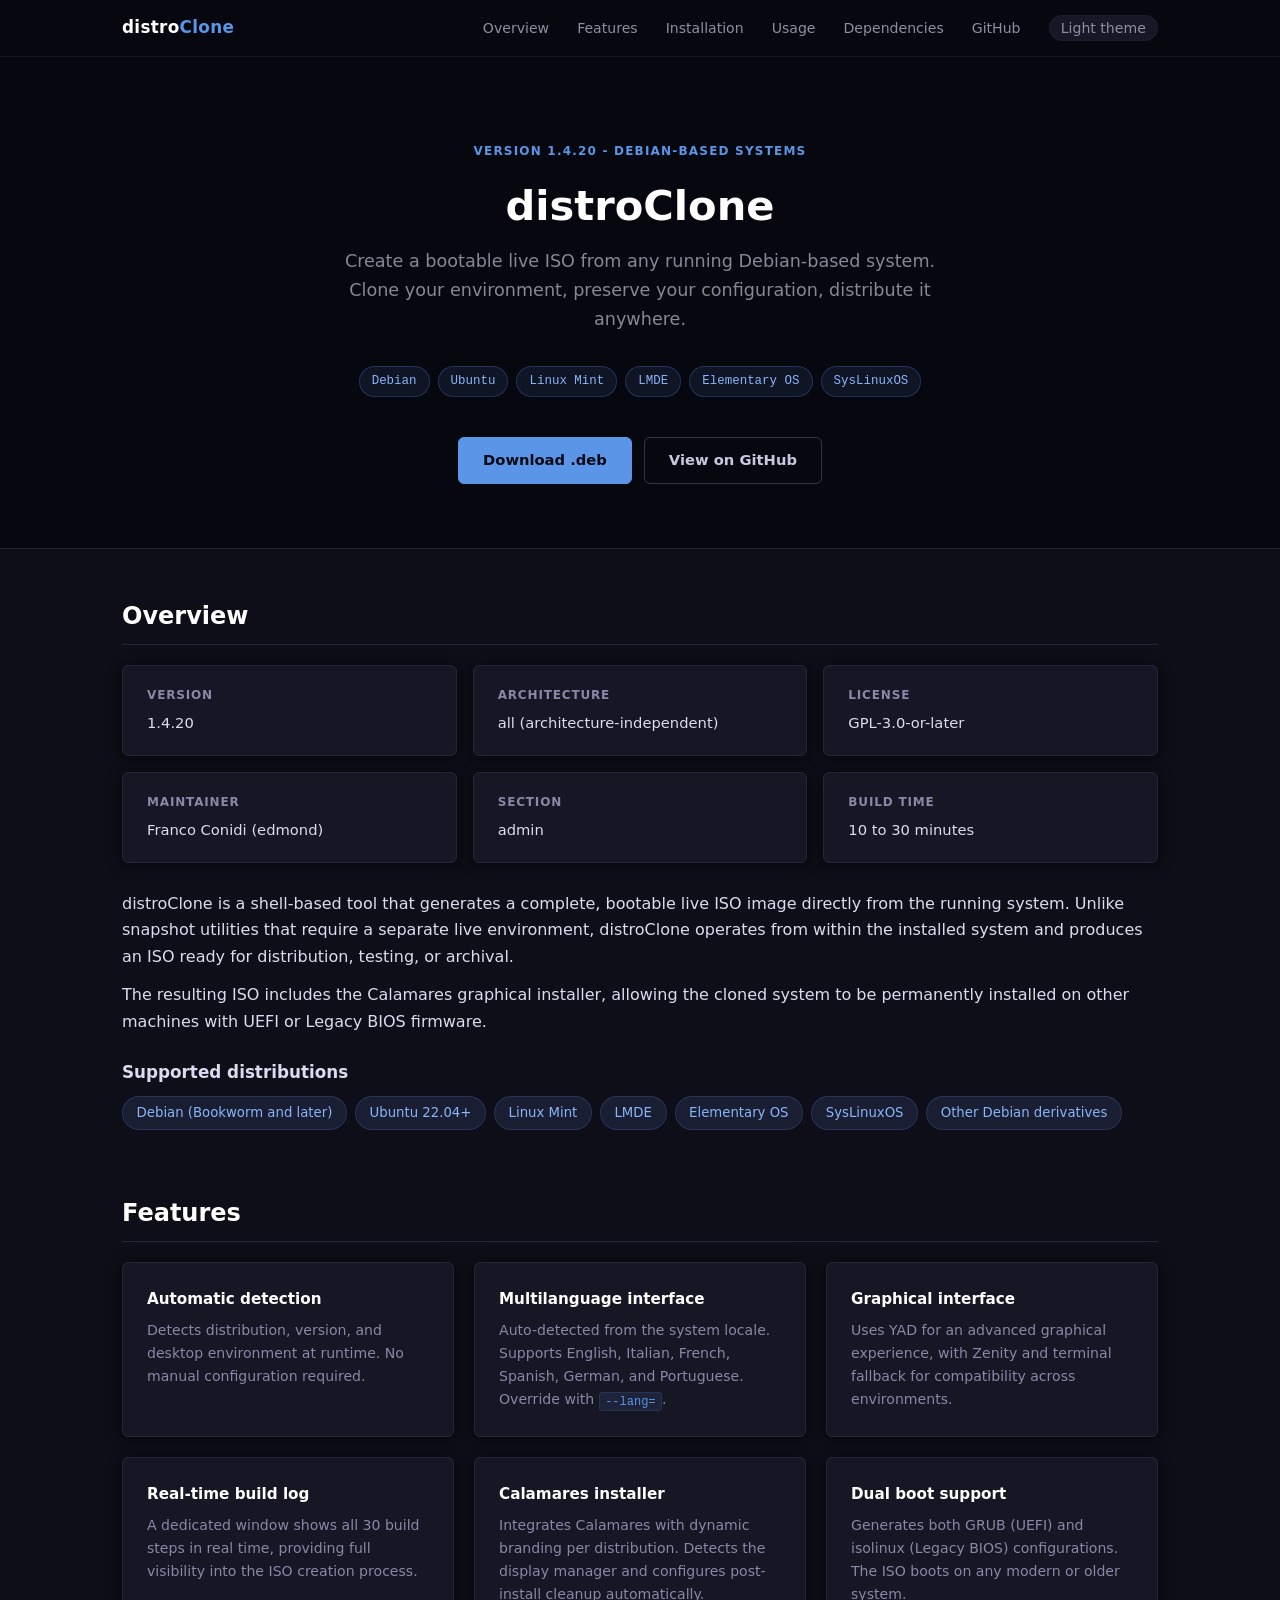
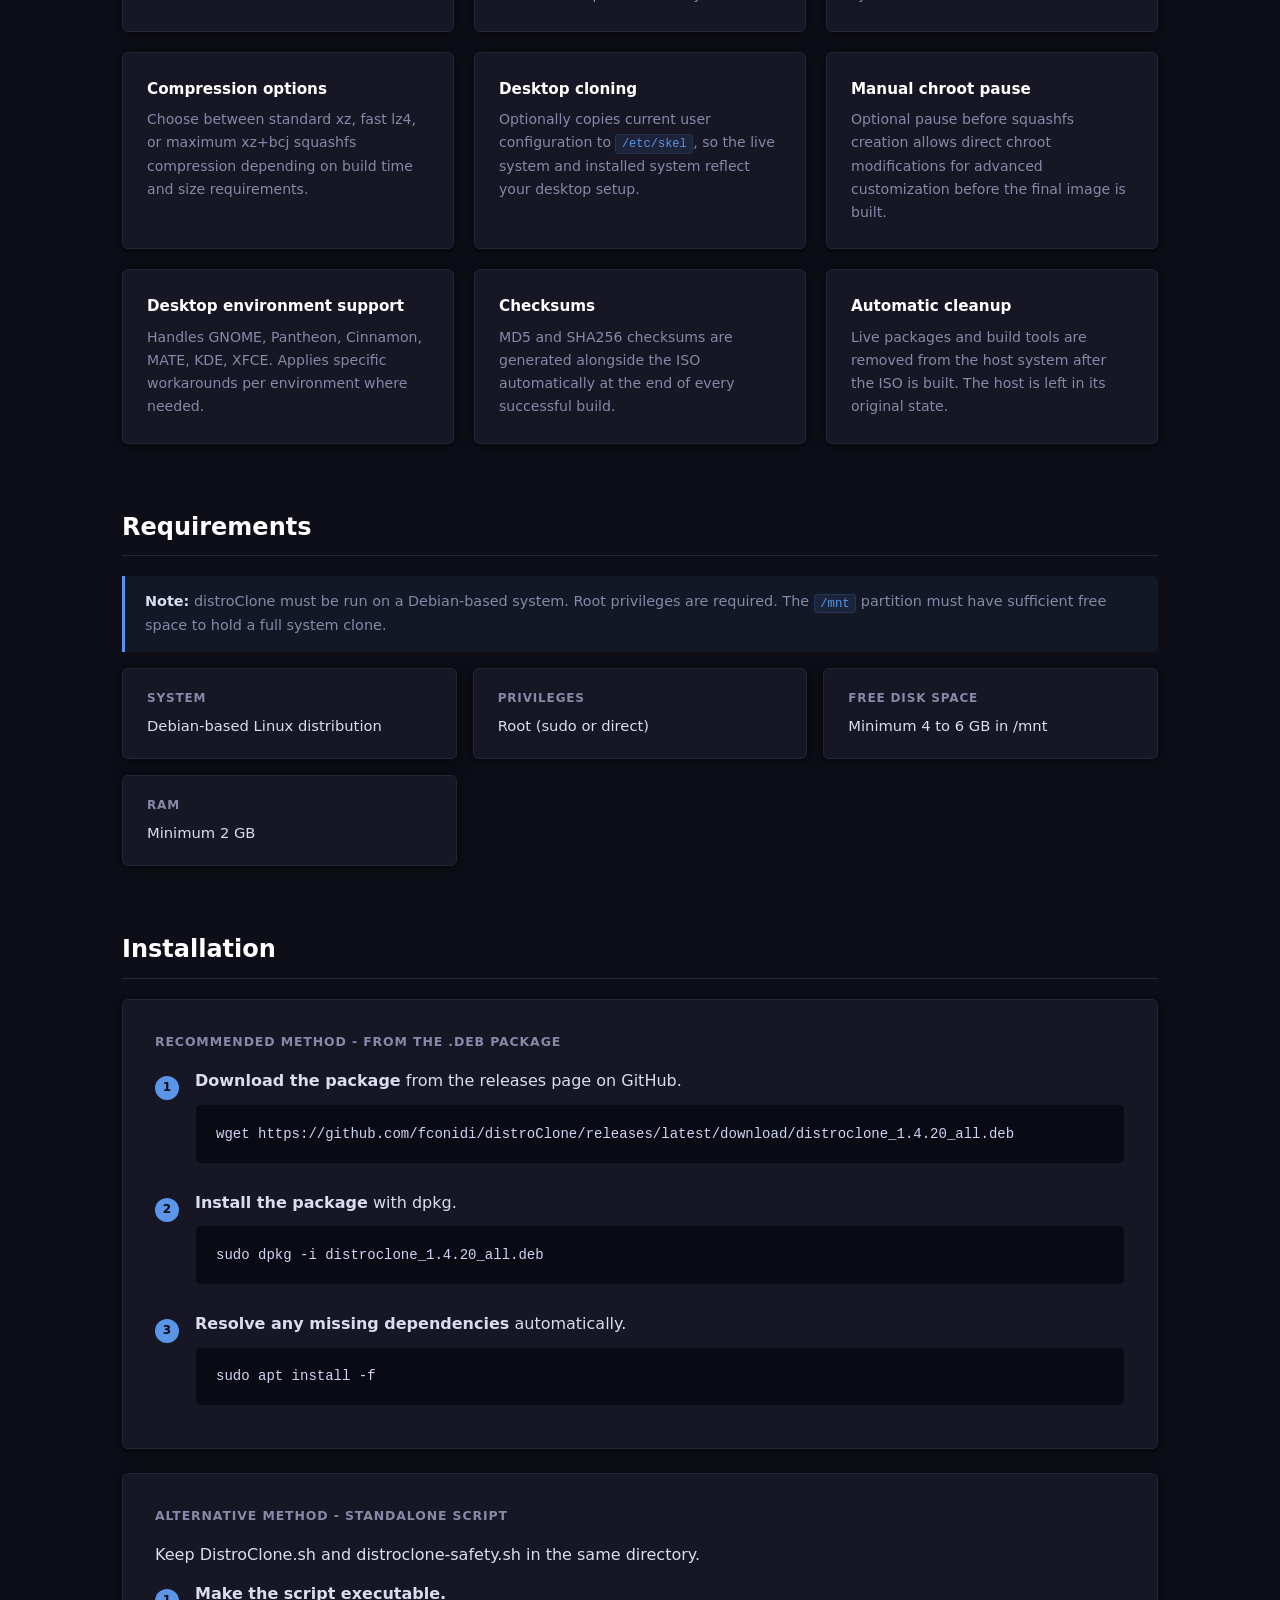
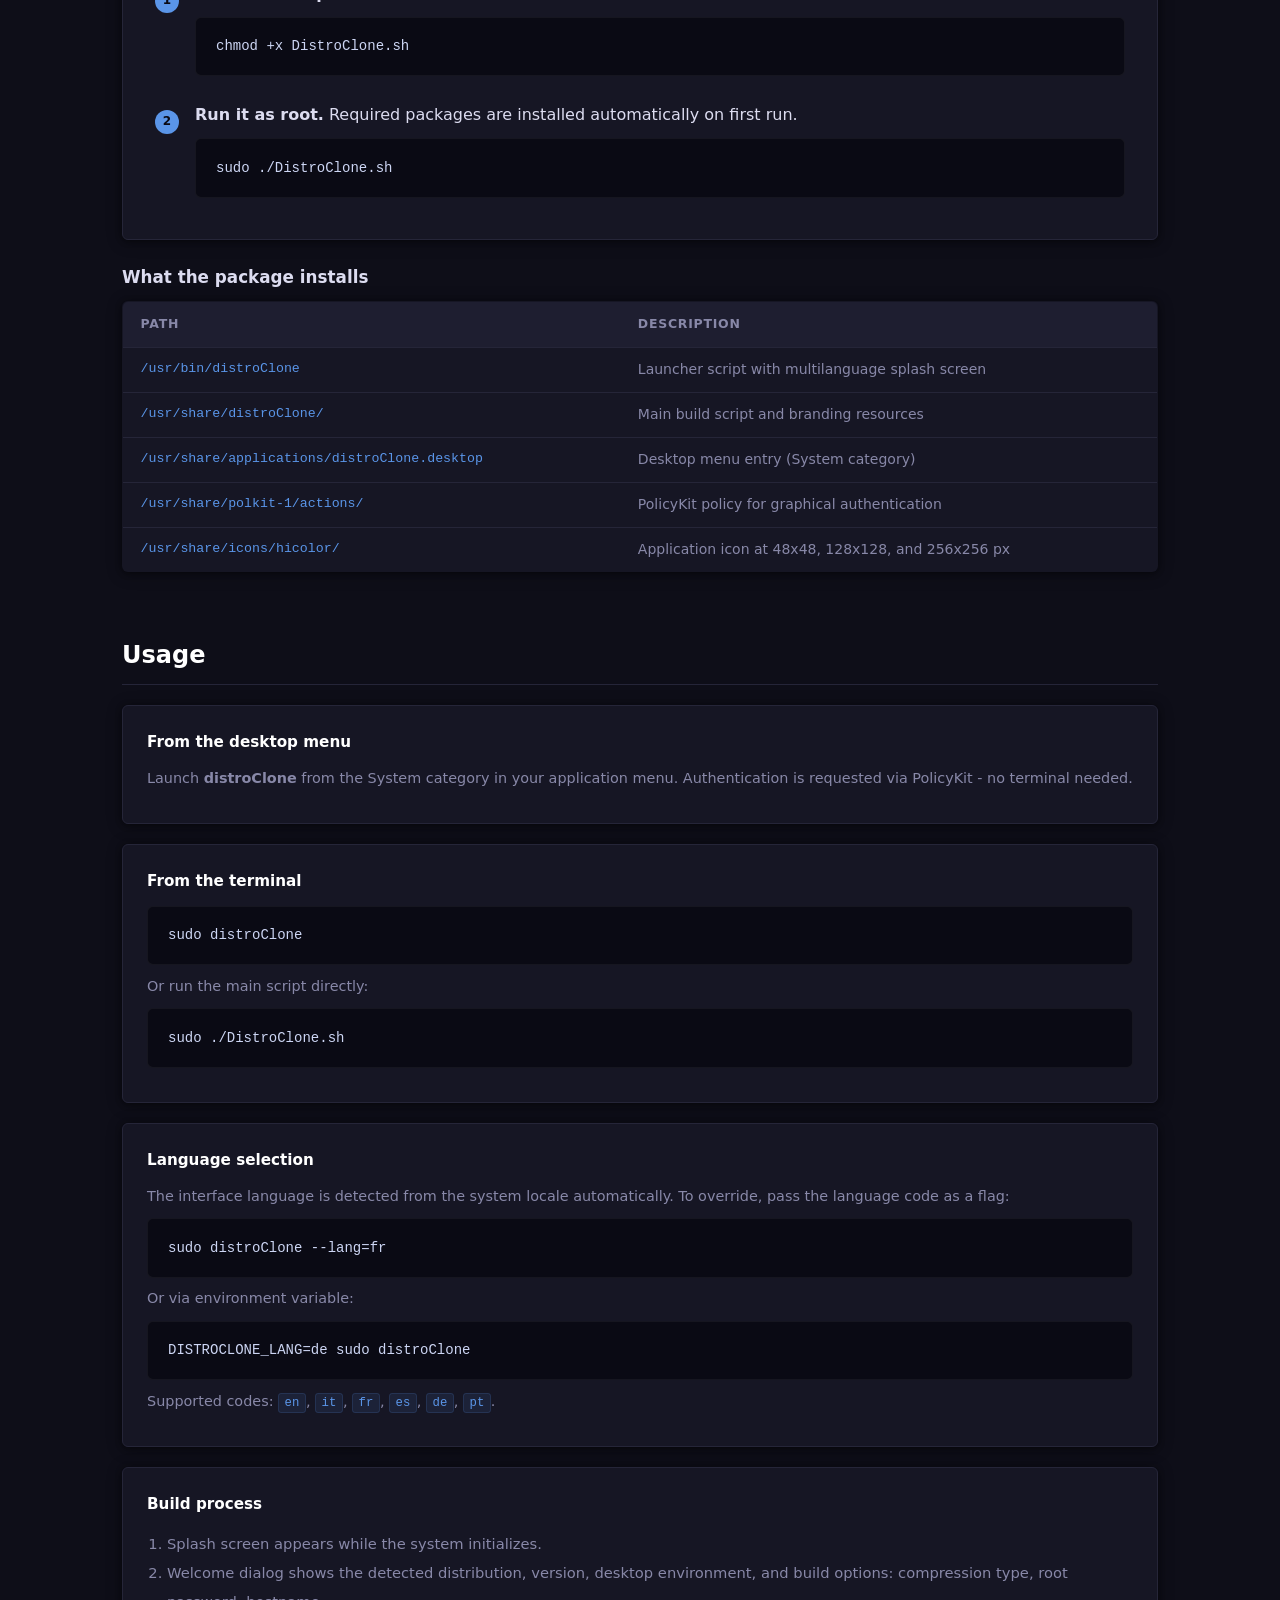
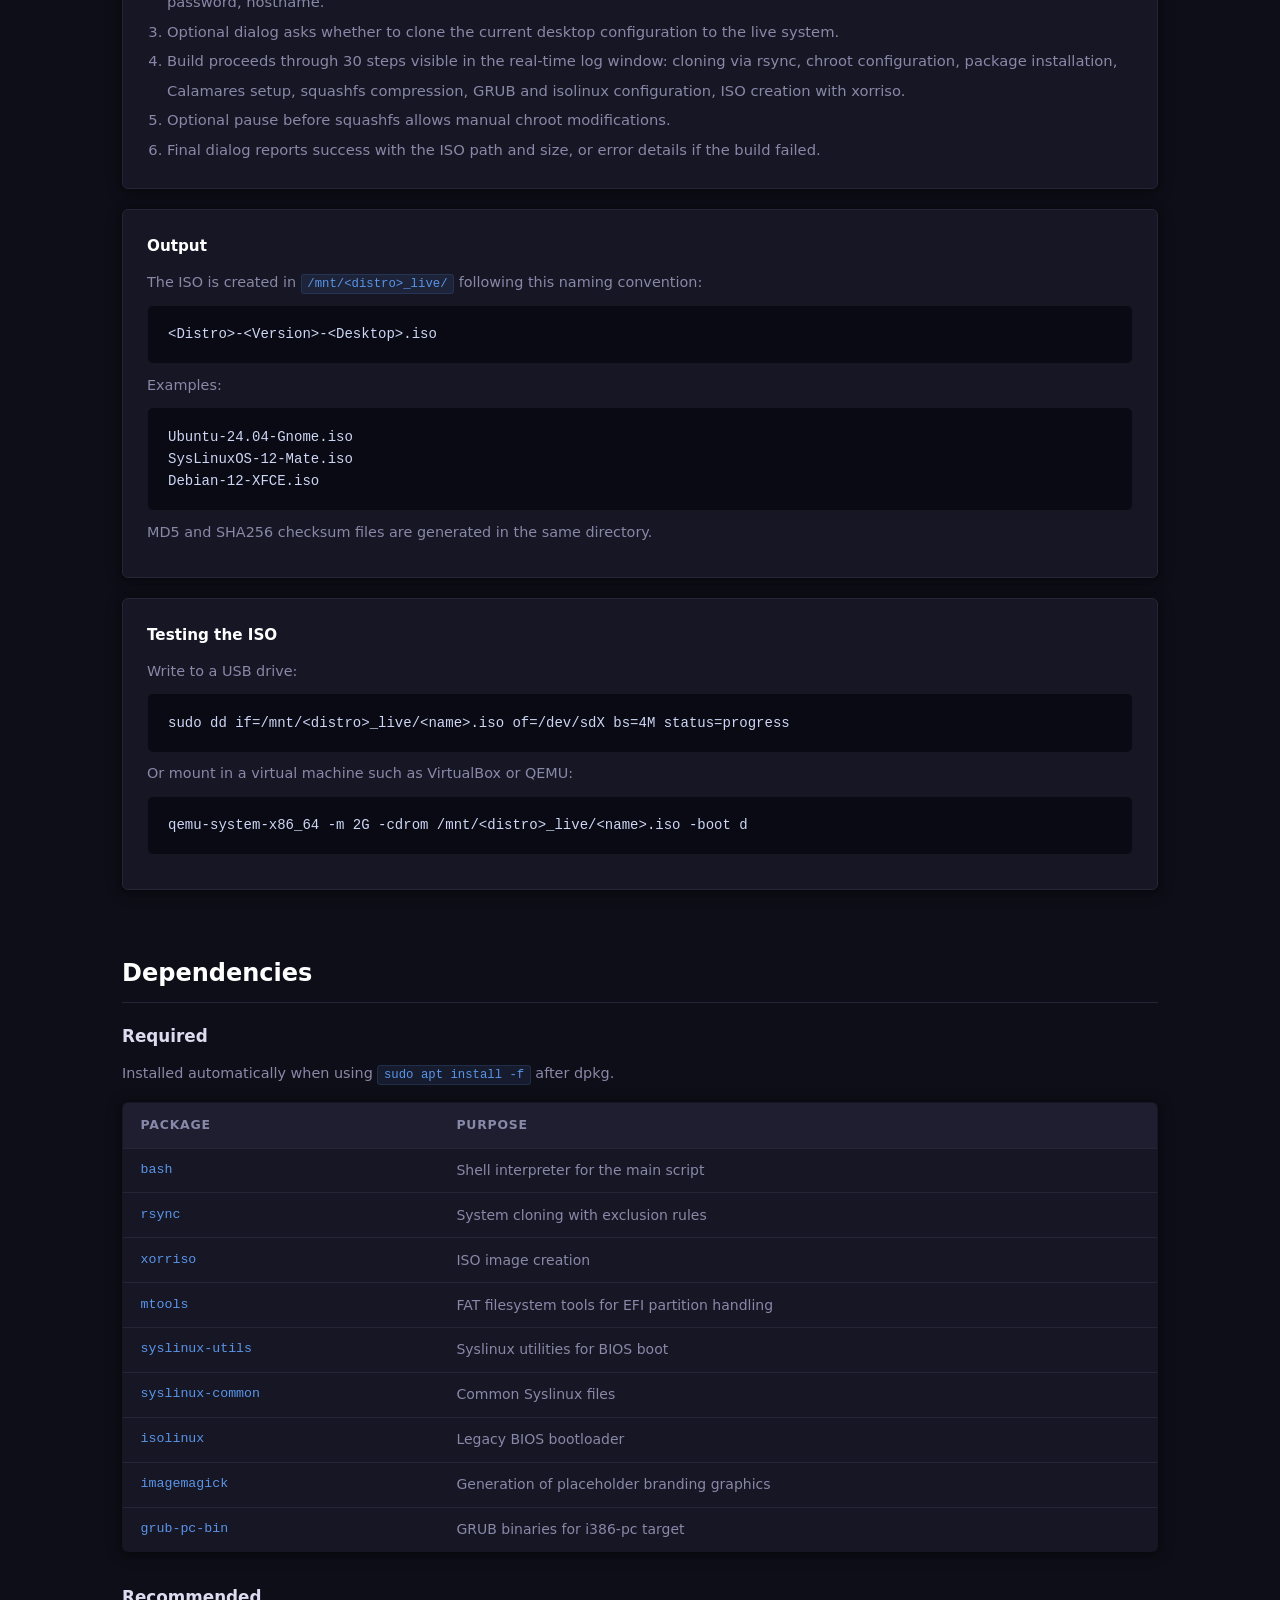
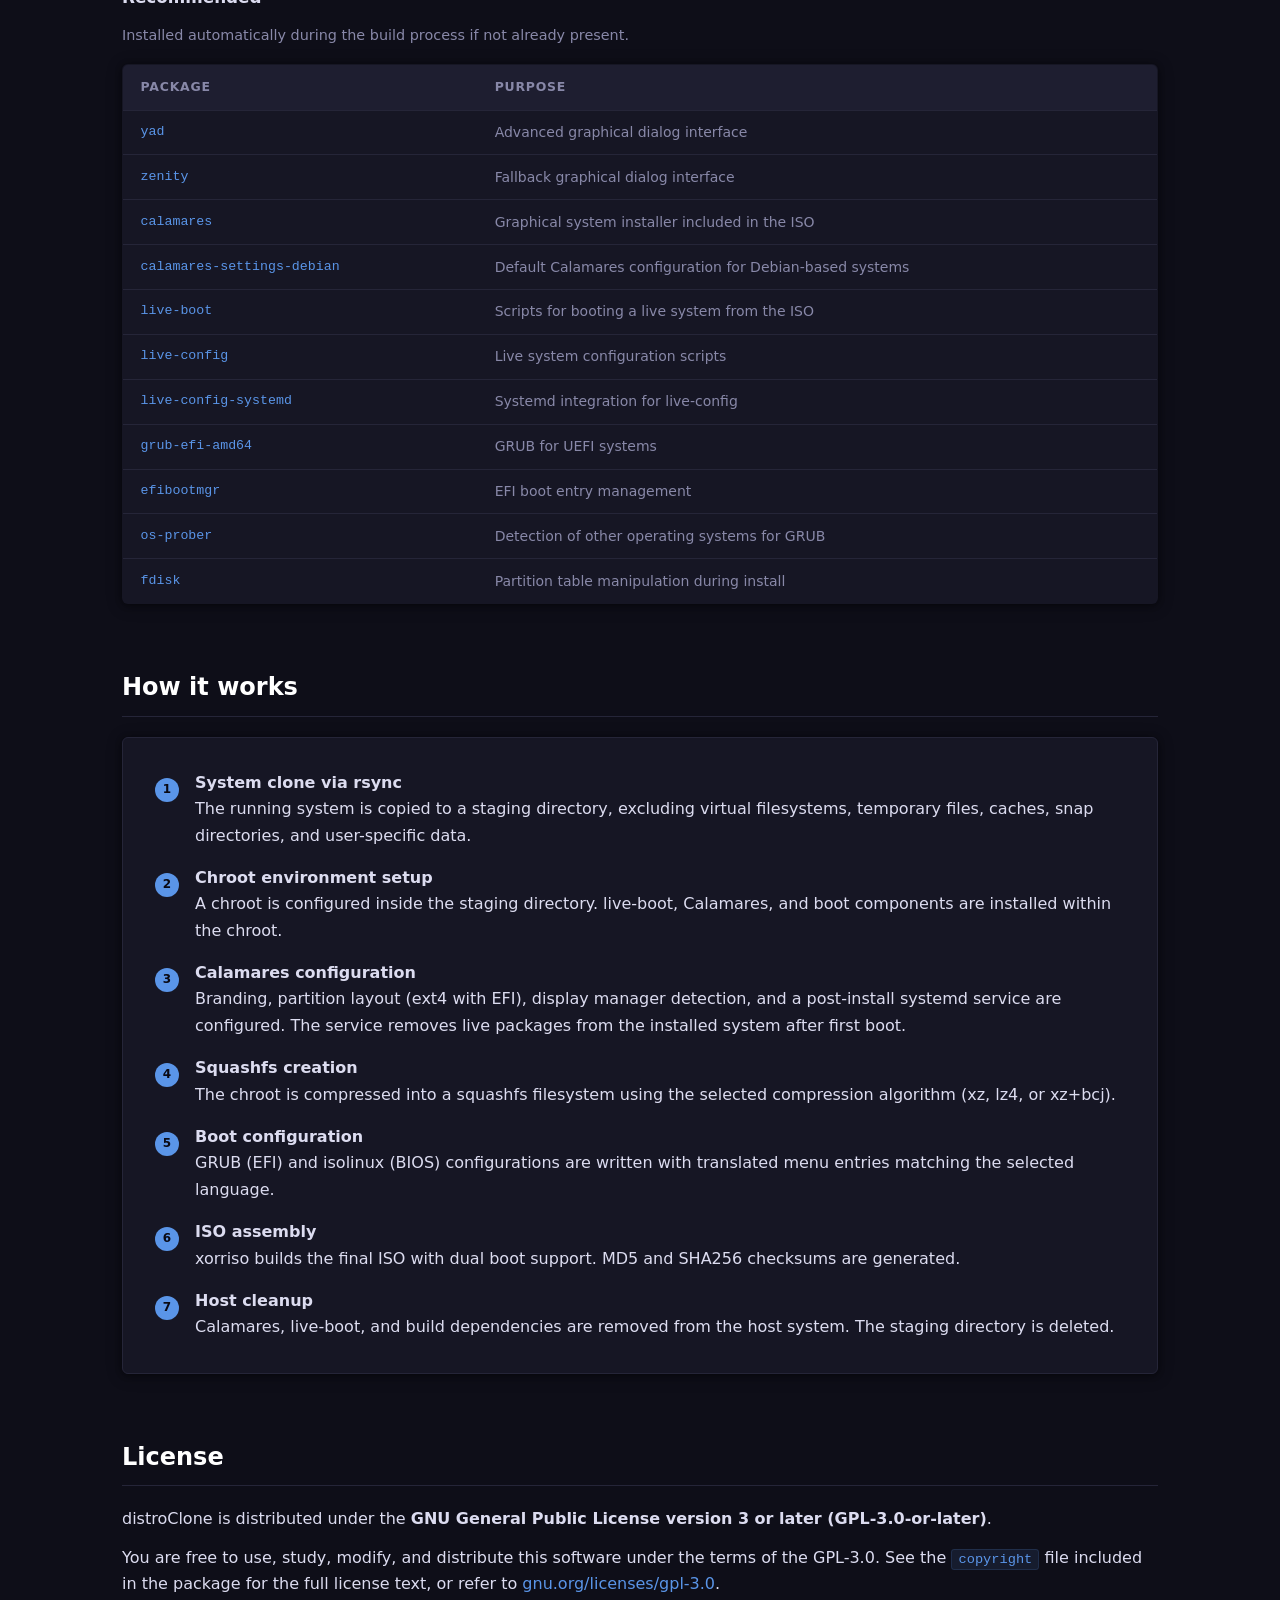
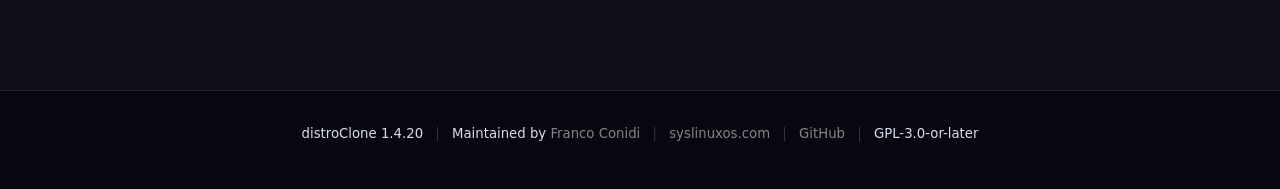
==== commit ee31dc94: "distroClone 1.4.20: copy only allowlisted ~/.config entries to /etc/skel" ====
--- a/docs/dark.html
+++ b/docs/dark.html
@@ -28,7 +28,7 @@
 <!-- ─── HERO ────────────────────────────────────────────── -->
 <header class="hero">
     <div class="hero-inner">
-        <span class="hero-label">Version 1.4.19 - Debian-based systems</span>
+        <span class="hero-label">Version 1.4.20 - Debian-based systems</span>
         <h1>distroClone</h1>
         <p>
             Create a bootable live ISO from any running Debian-based system.
@@ -59,7 +59,7 @@
         <div class="info-grid" style="margin-bottom: 1.75rem;">
             <div class="info-card">
                 <div class="label">Version</div>
-                <div class="value">1.4.19</div>
+                <div class="value">1.4.20</div>
             </div>
             <div class="info-card">
                 <div class="label">Architecture</div>
@@ -197,13 +197,13 @@
                 <li>
                     <div>
                         <strong>Download the package</strong> from the releases page on GitHub.
-                        <pre>wget https://github.com/fconidi/distroClone/releases/latest/download/distroclone_1.4.19_all.deb</pre>
+                        <pre>wget https://github.com/fconidi/distroClone/releases/latest/download/distroclone_1.4.20_all.deb</pre>
                     </div>
                 </li>
                 <li>
                     <div>
                         <strong>Install the package</strong> with dpkg.
-                        <pre>sudo dpkg -i distroclone_1.4.19_all.deb</pre>
+                        <pre>sudo dpkg -i distroclone_1.4.20_all.deb</pre>
                     </div>
                 </li>
                 <li>
@@ -505,7 +505,7 @@
 <!-- ─── FOOTER ───────────────────────────────────────────── -->
 <footer>
     <p>
-        distroClone 1.4.19
+        distroClone 1.4.20
         <span class="footer-sep">|</span>
         Maintained by <a href="https://francoconidi.it" target="_blank" rel="noopener">Franco Conidi</a>
         <span class="footer-sep">|</span>
